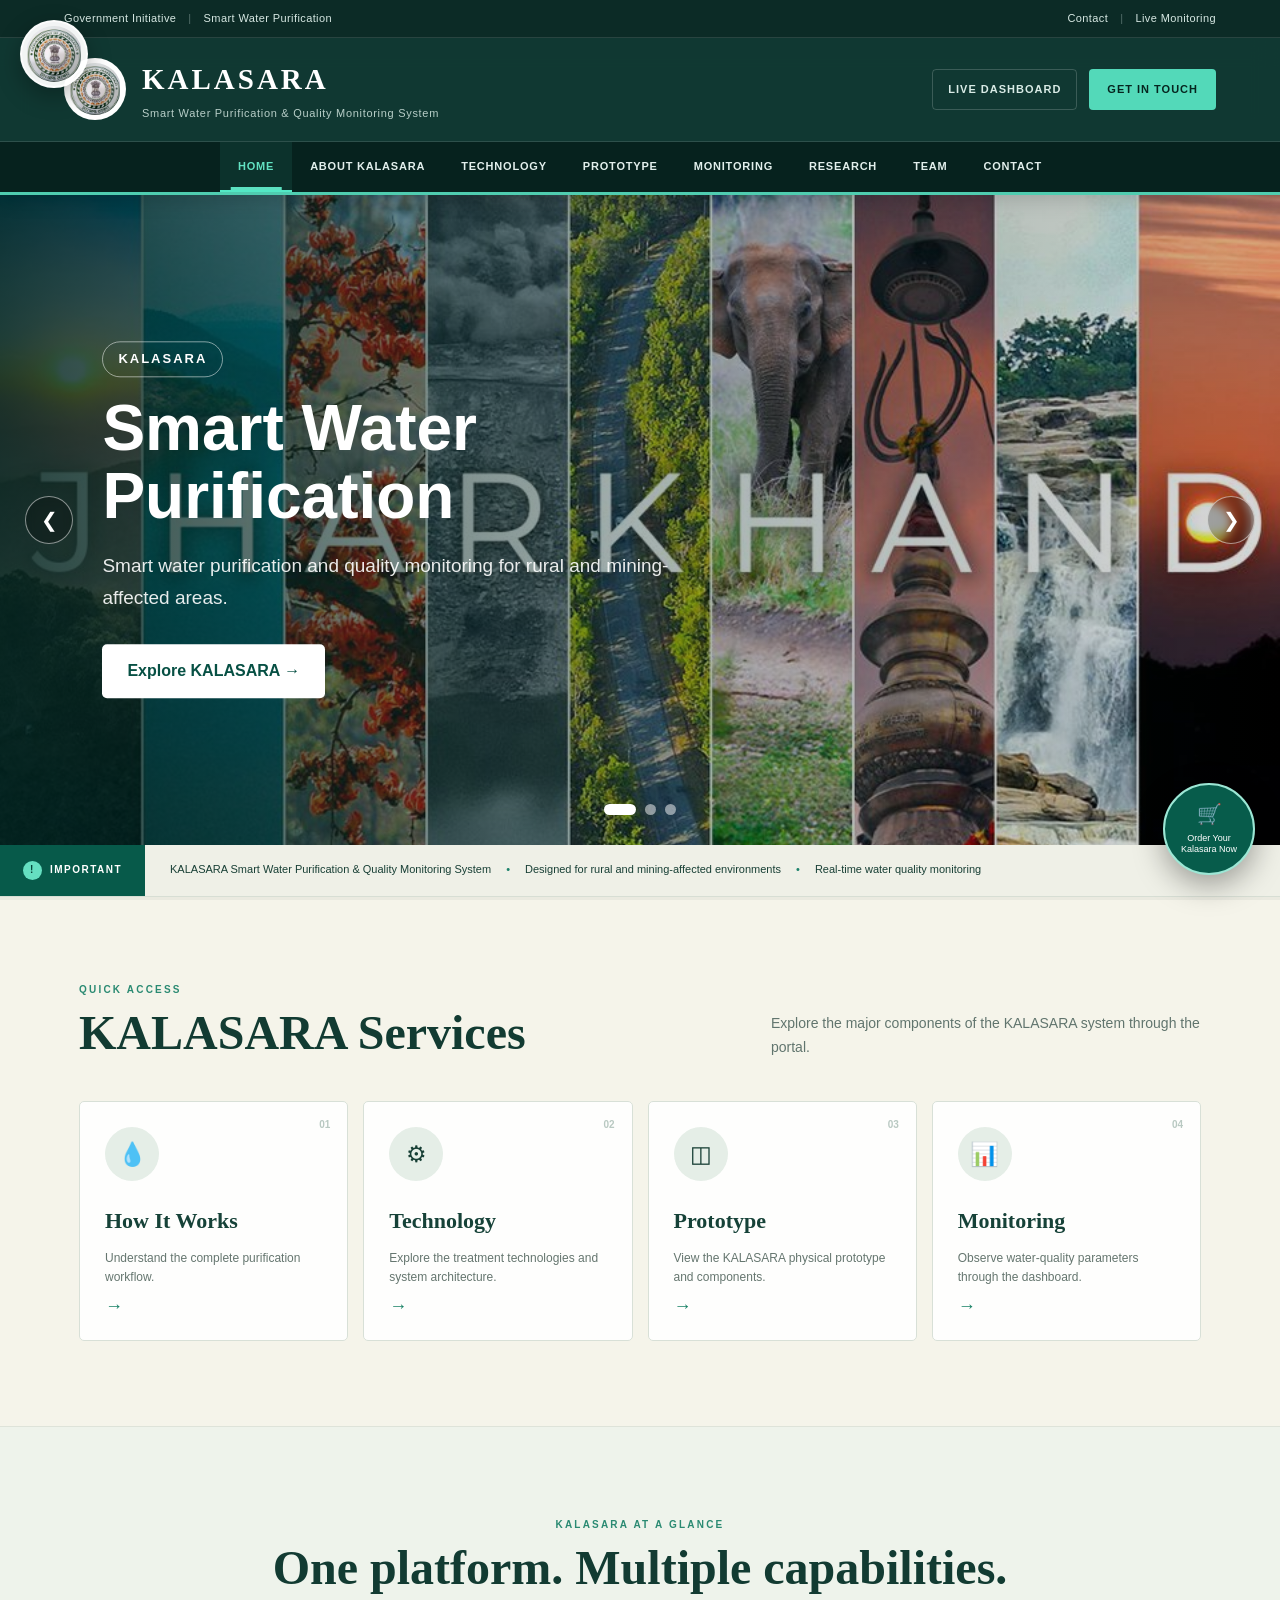
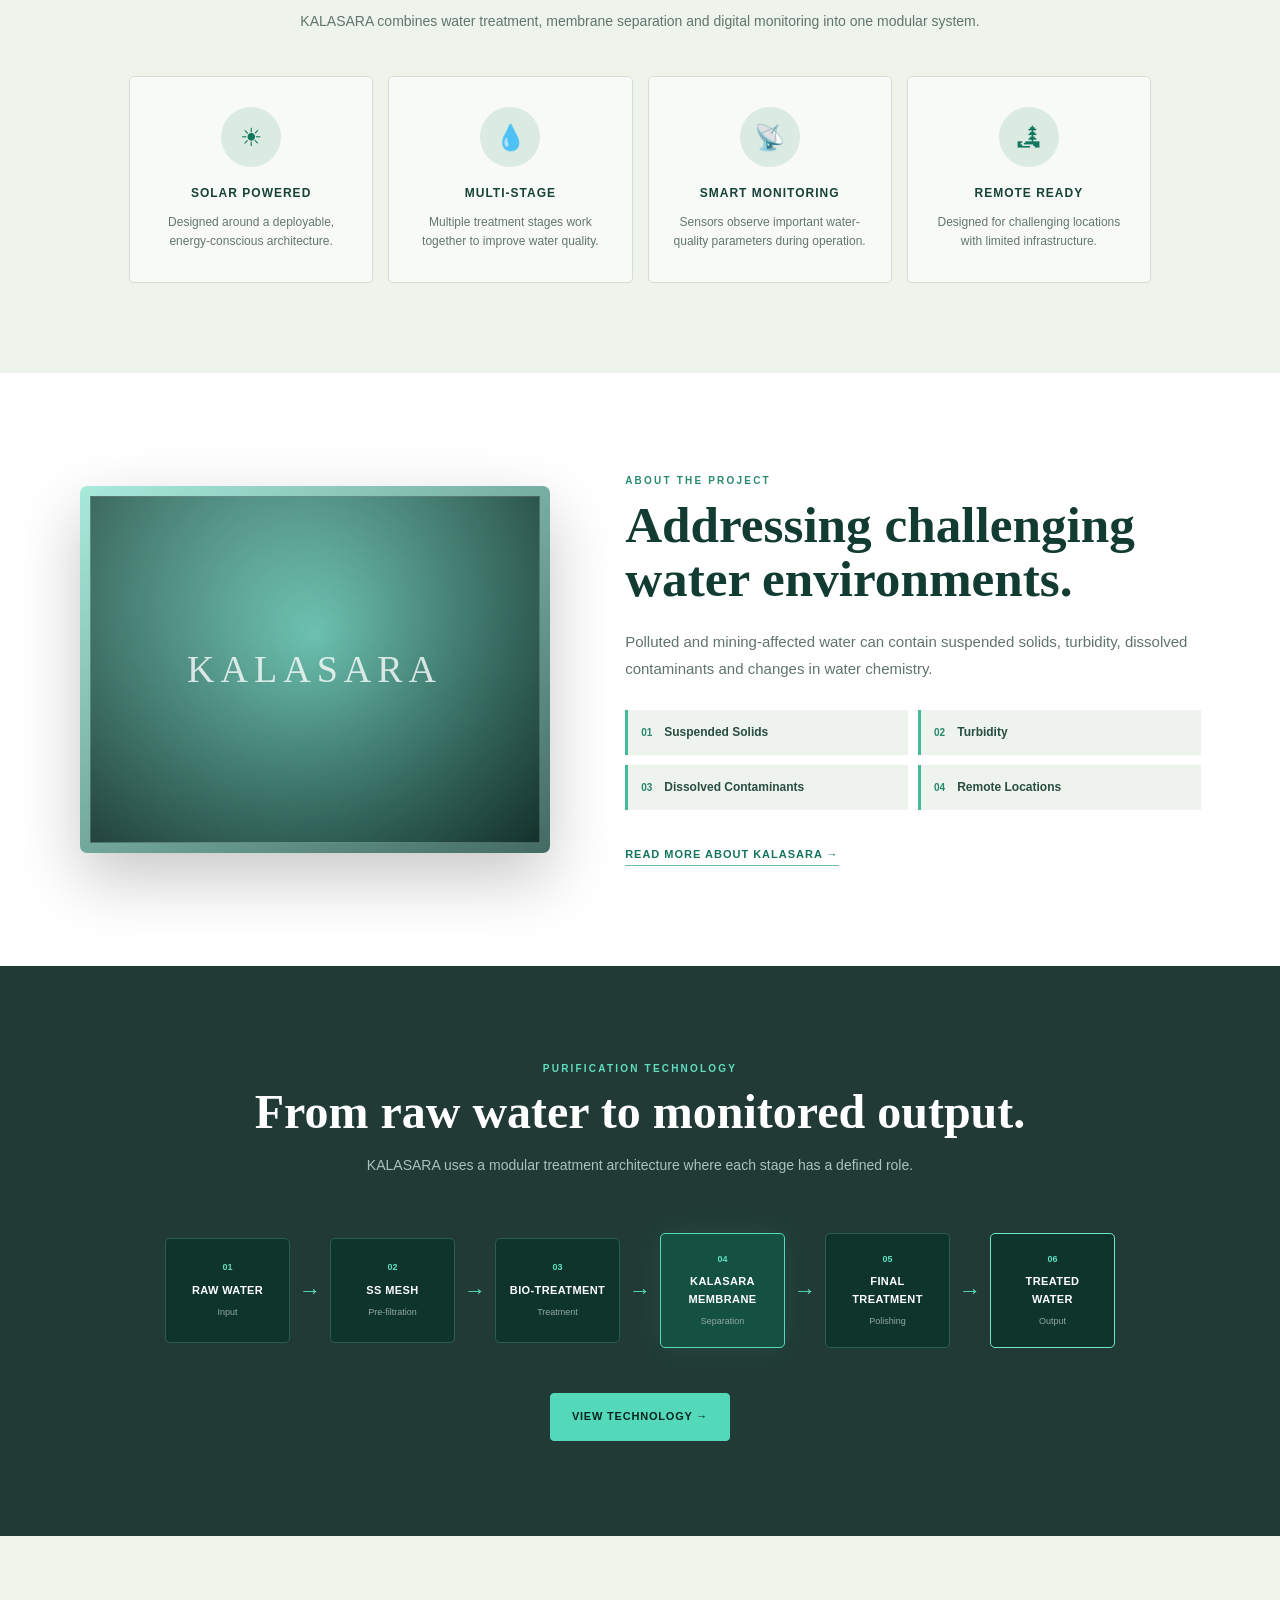
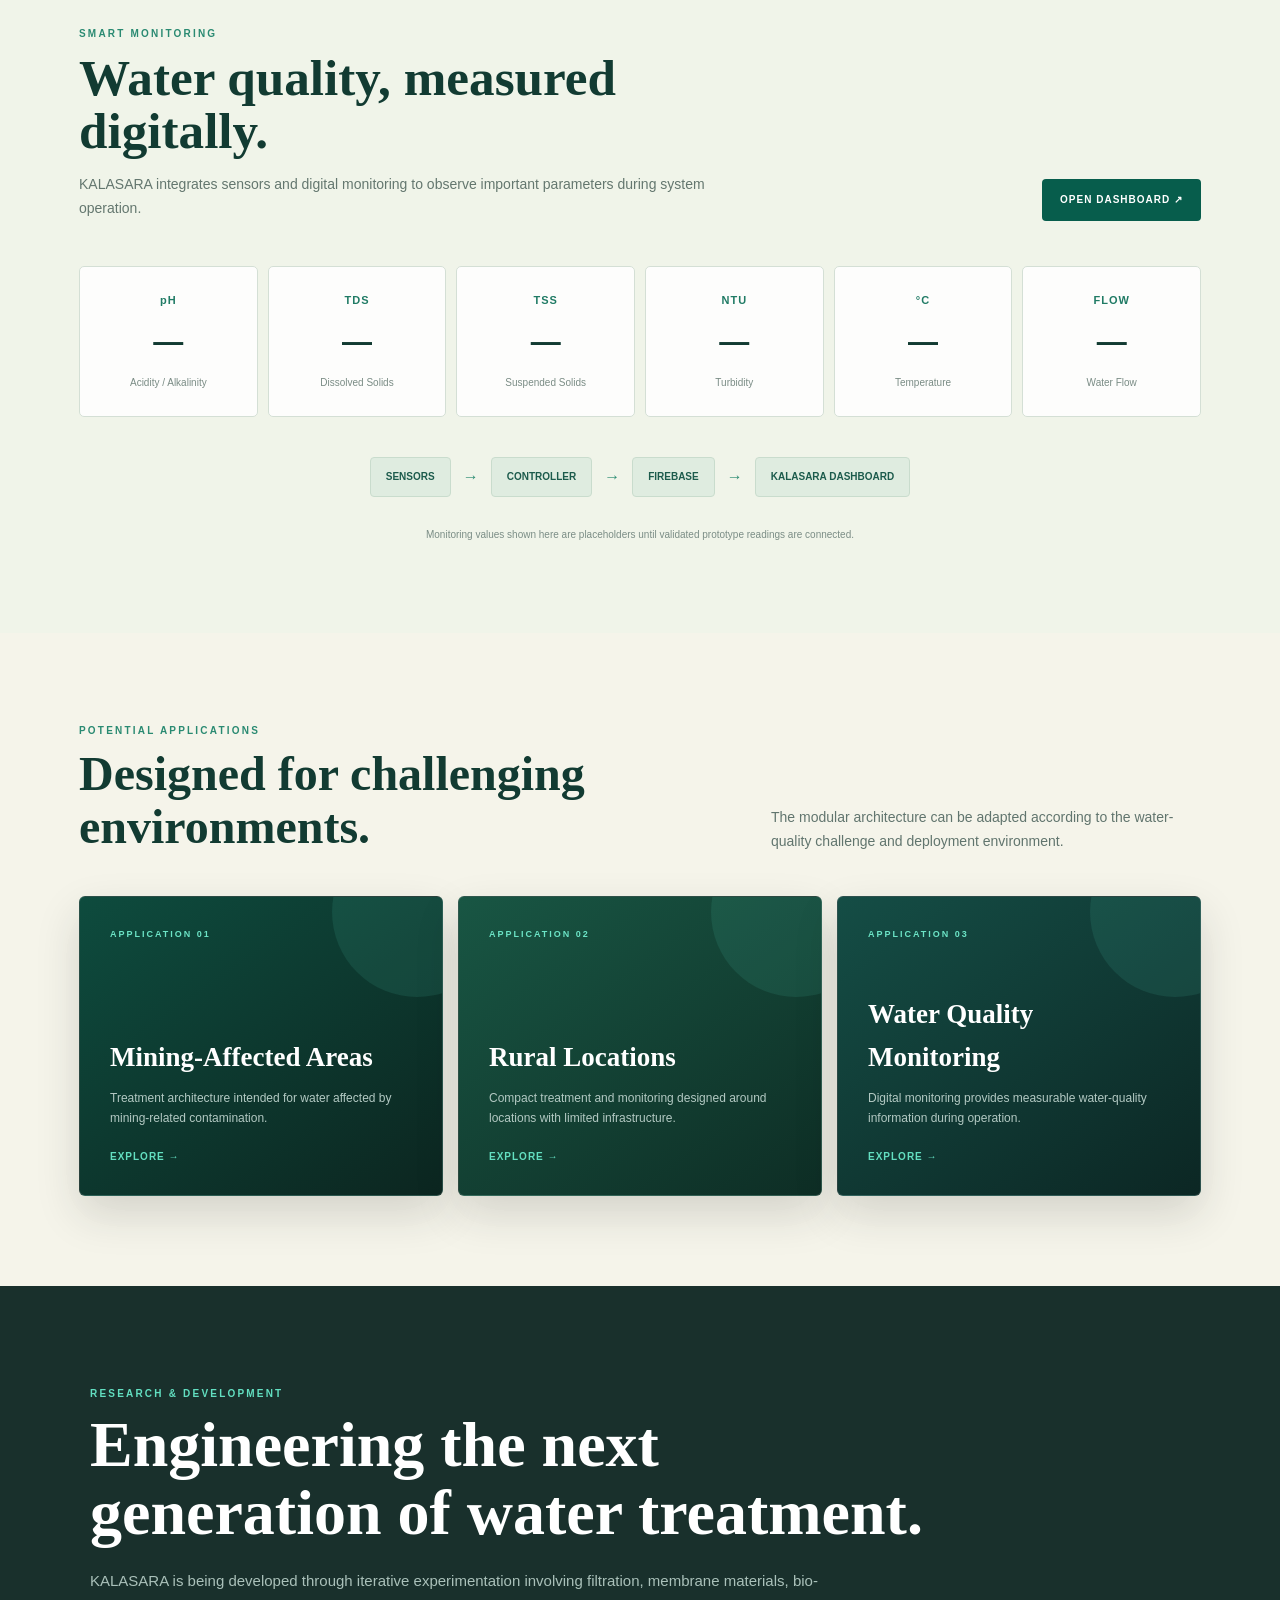
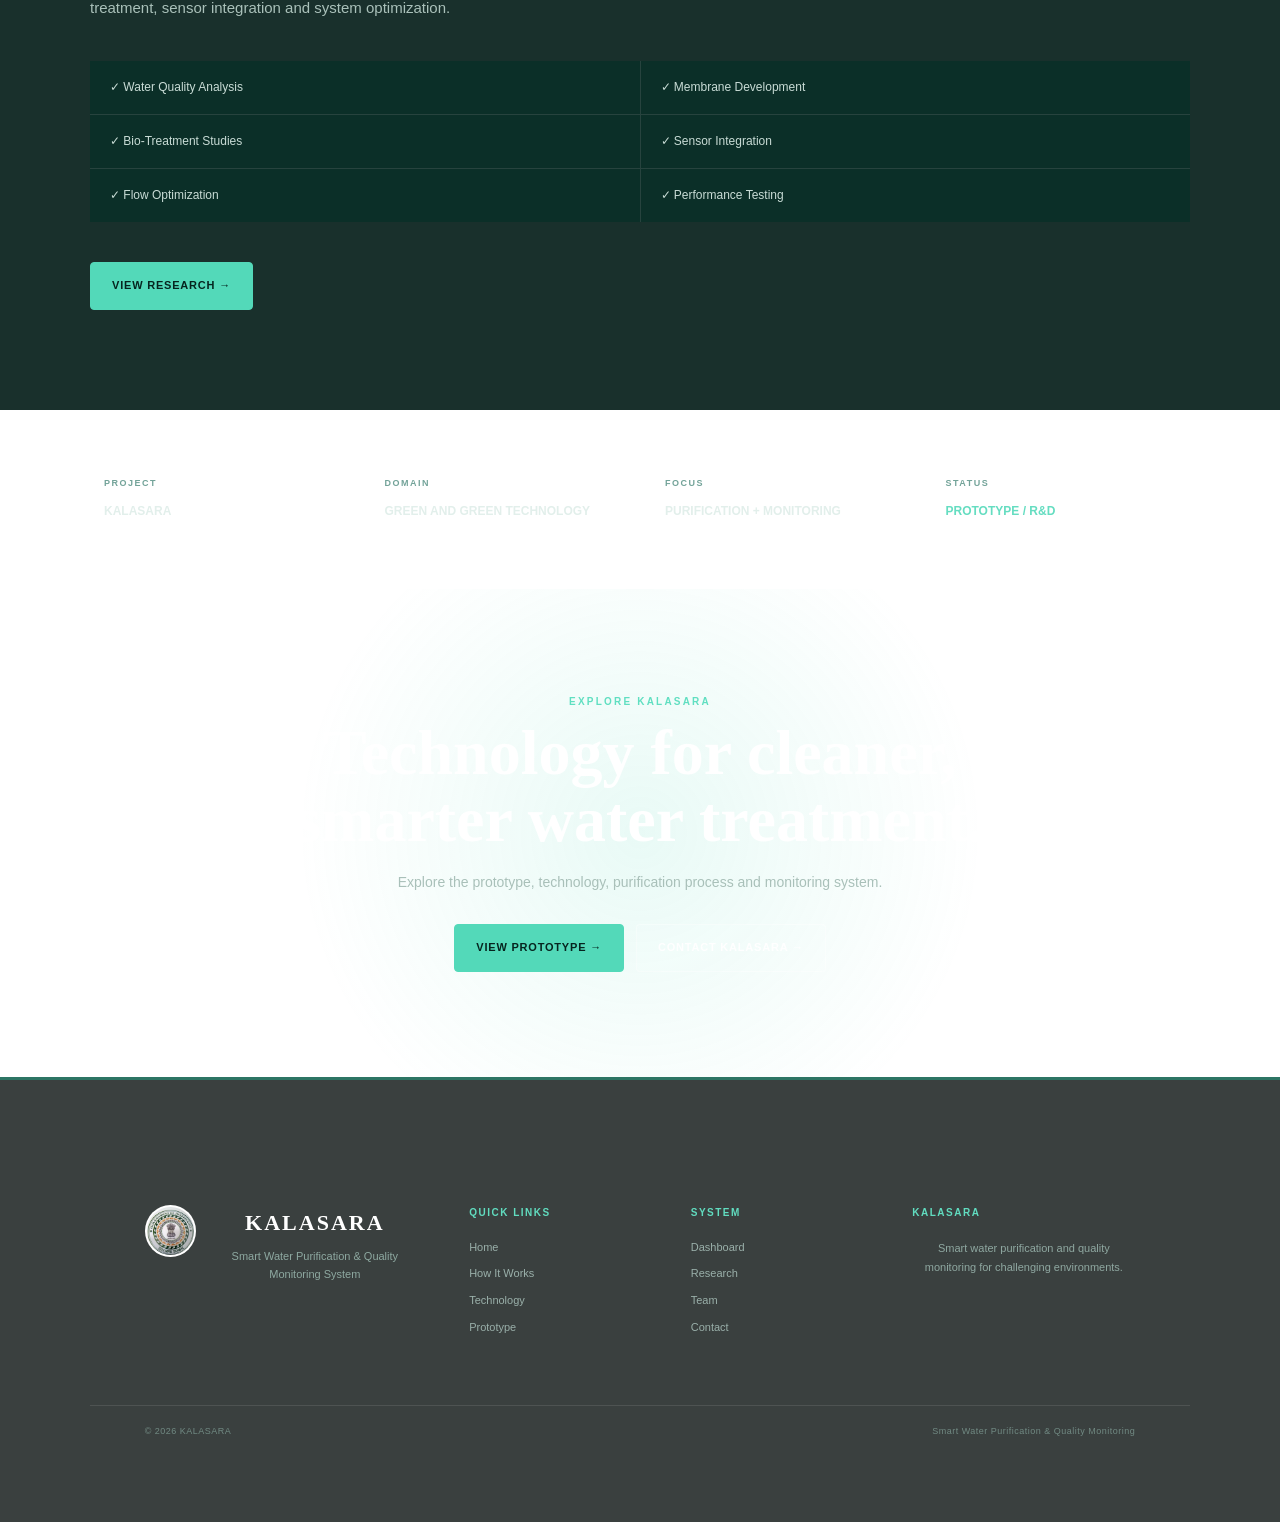
==== index.html @ 6822d43b "Change 'SMART WATER' to 'GREEN AND GREEN TECHNOLOGY'" ====
<!DOCTYPE html>
<html lang="en">

<head>

    <meta charset="UTF-8">

    <meta name="viewport" content="width=device-width, initial-scale=1.0">

    <meta name="description"
        content="KALASARA – Smart Water Purification and Quality Monitoring System for Rural and Mining-Affected Areas.">

    <meta name="theme-color" content="#063c32">

    <title>KALASARA | Smart Water Purification & Monitoring</title>

    <link rel="stylesheet" href="css/style.css">

</head>


<body class="portal-home">

    <!-- =====================================================
         GLOBAL WATER VIDEO BACKGROUND
         ===================================================== -->

    <video
        class="site-background-video"
        autoplay
        muted
        loop
        playsinline
        preload="auto"
        aria-hidden="true">

        <source
            src="images/kalasara-background.mp4"
            type="video/mp4">

    </video>


    <div
        class="site-background-overlay"
        aria-hidden="true">
    </div>



    <!-- =====================================================
         FLOATING GOVERNMENT LOGO
         ===================================================== -->

    <a
        href="index.html"
        class="floating-government-logo"
        title="KALASARA Home">

        <img
            src="images/jharkhand-logo.jpeg"
            alt="Government of Jharkhand">

    </a>



    <!-- =====================================================
         GOVERNMENT STYLE TOP BAR
         ===================================================== -->

    <div class="portal-topbar">

        <div class="portal-topbar-left">

            <span>Government Initiative</span>

            <span class="portal-divider">|</span>

            <span>Smart Water Purification</span>

        </div>


        <div class="portal-topbar-right">

            <a href="contact.html">
                Contact
            </a>

            <span class="portal-divider">|</span>

            <a href="dashboard.html">
                Live Monitoring
            </a>

        </div>

    </div>



    <!-- =====================================================
         MAIN GOVERNMENT STYLE HEADER
         ===================================================== -->

    <header class="portal-header">

        <div class="portal-brand">

            <img
                src="images/jharkhand-logo.jpeg"
                alt="Government of Jharkhand"
                class="portal-brand-logo">


            <div class="portal-brand-text">

                <div class="portal-brand-title">
                    KALASARA
                </div>

                <div class="portal-brand-subtitle">
                    Smart Water Purification & Quality Monitoring System
                </div>

            </div>

        </div>


        <div class="portal-header-actions">

            <a href="dashboard.html" class="portal-header-link">
                LIVE DASHBOARD
            </a>

            <a href="contact.html" class="portal-header-button">
                GET IN TOUCH
            </a>

        </div>

    </header>



    <!-- =====================================================
         NAVIGATION
         ===================================================== -->

    <nav class="portal-navigation">

        <div class="portal-nav-inner">

            <a href="index.html" class="portal-nav-link active">
                HOME
            </a>

            <a href="how-it-works.html" class="portal-nav-link">
                ABOUT KALASARA
            </a>

            <a href="technology.html" class="portal-nav-link">
                TECHNOLOGY
            </a>

            <a href="prototype.html" class="portal-nav-link">
                PROTOTYPE
            </a>

            <a href="dashboard.html" class="portal-nav-link">
                MONITORING
            </a>

            <a href="research.html" class="portal-nav-link">
                RESEARCH
            </a>

            <a href="team.html" class="portal-nav-link">
                TEAM
            </a>

            <a href="contact.html" class="portal-nav-link">
                CONTACT
            </a>

        </div>

    </nav>



    <!-- =====================================================
         MOBILE NAVIGATION
         ===================================================== -->

    <div class="portal-mobile-bar">

        <button
            type="button"
            class="portal-menu-button"
            onclick="togglePortalMenu()">

            ☰
            <span>MENU</span>

        </button>

        <span class="portal-mobile-title">
            KALASARA
        </span>

    </div>


    <div id="portalMobileMenu" class="portal-mobile-menu">

        <a href="index.html">HOME</a>

        <a href="how-it-works.html">ABOUT KALASARA</a>

        <a href="technology.html">TECHNOLOGY</a>

        <a href="prototype.html">PROTOTYPE</a>

        <a href="dashboard.html">MONITORING</a>

        <a href="research.html">RESEARCH</a>

        <a href="team.html">TEAM</a>

        <a href="contact.html">CONTACT</a>

    </div>



    <!-- ================= HERO IMAGE CAROUSEL ================= -->

<section class="hero-carousel">

    <div class="hero-slide active">
        <img src="images/hero1.jpg" alt="KALASARA Water Purification">
        <div class="hero-overlay"></div>

        <div class="hero-content">
            <span class="hero-tag">KALASARA</span>

            <h1>Smart Water Purification</h1>

            <p>
                Smart water purification and quality monitoring
                for rural and mining-affected areas.
            </p>

            <a href="how-it-works.html" class="hero-btn">
                Explore KALASARA →
            </a>
        </div>
    </div>


    <div class="hero-slide">
        <img src="images/hero2.jpg" alt="KALASARA Technology">
        <div class="hero-overlay"></div>

        <div class="hero-content">
            <span class="hero-tag">SMART TECHNOLOGY</span>

            <h1>Purify. Monitor. Protect.</h1>

            <p>
                Multi-stage purification with real-time
                water quality monitoring.
            </p>

            <a href="technology.html" class="hero-btn">
                View Technology →
            </a>
        </div>
    </div>


    <div class="hero-slide">
        <img src="images/hero3.jpg" alt="KALASARA Monitoring">
        <div class="hero-overlay"></div>

        <div class="hero-content">
            <span class="hero-tag">REAL-TIME MONITORING</span>

            <h1>Know Your Water</h1>

            <p>
                Monitor important water-quality parameters
                through the KALASARA dashboard.
            </p>

            <a href="dashboard.html" class="hero-btn">
                Open Dashboard →
            </a>
        </div>
    </div>


    <!-- LEFT / RIGHT BUTTONS -->

    <button class="hero-arrow hero-prev" onclick="heroChange(-1)">
        ❮
    </button>

    <button class="hero-arrow hero-next" onclick="heroChange(1)">
        ❯
    </button>


    <!-- DOTS -->

    <div class="hero-dots">

        <span class="hero-dot active"
              onclick="heroGoTo(0)"></span>

        <span class="hero-dot"
              onclick="heroGoTo(1)"></span>

        <span class="hero-dot"
              onclick="heroGoTo(2)"></span>

    </div>

</section>


        <!-- =================================================
             IMPORTANT STRIP
             ================================================= -->

        <section class="portal-important">

            <div class="portal-important-label">

                <span class="portal-alert-icon">
                    !
                </span>

                IMPORTANT

            </div>


            <div class="portal-important-content">

                <span>
                    KALASARA Smart Water Purification & Quality Monitoring System
                </span>

                <span class="portal-important-dot">
                    •
                </span>

                <span>
                    Designed for rural and mining-affected environments
                </span>

                <span class="portal-important-dot">
                    •
                </span>

                <span>
                    Real-time water quality monitoring
                </span>

            </div>

        </section>



        <!-- =================================================
             QUICK SERVICES
             ================================================= -->

        <section class="portal-services">

            <div class="portal-section-heading">

                <div>

                    <span class="portal-section-label">
                        QUICK ACCESS
                    </span>

                    <h2>
                        KALASARA Services
                    </h2>

                </div>


                <p>
                    Explore the major components of the KALASARA
                    system through the portal.
                </p>

            </div>


            <div class="portal-service-grid">


                <a
                    href="how-it-works.html"
                    class="portal-service-card">

                    <div class="portal-service-number">
                        01
                    </div>

                    <div class="portal-service-icon">
                        💧
                    </div>

                    <h3>
                        How It Works
                    </h3>

                    <p>
                        Understand the complete purification workflow.
                    </p>

                    <span class="portal-card-arrow">
                        →
                    </span>

                </a>



                <a
                    href="technology.html"
                    class="portal-service-card">

                    <div class="portal-service-number">
                        02
                    </div>

                    <div class="portal-service-icon">
                        ⚙
                    </div>

                    <h3>
                        Technology
                    </h3>

                    <p>
                        Explore the treatment technologies and system architecture.
                    </p>

                    <span class="portal-card-arrow">
                        →
                    </span>

                </a>



                <a
                    href="prototype.html"
                    class="portal-service-card">

                    <div class="portal-service-number">
                        03
                    </div>

                    <div class="portal-service-icon">
                        ◫
                    </div>

                    <h3>
                        Prototype
                    </h3>

                    <p>
                        View the KALASARA physical prototype and components.
                    </p>

                    <span class="portal-card-arrow">
                        →
                    </span>

                </a>



                <a
                    href="dashboard.html"
                    class="portal-service-card">

                    <div class="portal-service-number">
                        04
                    </div>

                    <div class="portal-service-icon">
                        📊
                    </div>

                    <h3>
                        Monitoring
                    </h3>

                    <p>
                        Observe water-quality parameters through the dashboard.
                    </p>

                    <span class="portal-card-arrow">
                        →
                    </span>

                </a>

            </div>

        </section>



        <!-- =================================================
             KALASARA AT A GLANCE
             ================================================= -->

        <section class="portal-glance">

            <div class="portal-section-heading centered">

                <span class="portal-section-label">
                    KALASARA AT A GLANCE
                </span>

                <h2>
                    One platform. Multiple capabilities.
                </h2>

                <p>
                    KALASARA combines water treatment, membrane
                    separation and digital monitoring into one
                    modular system.
                </p>

            </div>


            <div class="portal-glance-grid">


                <div class="portal-glance-card">

                    <div class="glance-icon">
                        ☀
                    </div>

                    <strong>
                        SOLAR POWERED
                    </strong>

                    <p>
                        Designed around a deployable,
                        energy-conscious architecture.
                    </p>

                </div>



                <div class="portal-glance-card">

                    <div class="glance-icon">
                        💧
                    </div>

                    <strong>
                        MULTI-STAGE
                    </strong>

                    <p>
                        Multiple treatment stages work
                        together to improve water quality.
                    </p>

                </div>



                <div class="portal-glance-card">

                    <div class="glance-icon">
                        📡
                    </div>

                    <strong>
                        SMART MONITORING
                    </strong>

                    <p>
                        Sensors observe important water-quality
                        parameters during operation.
                    </p>

                </div>



                <div class="portal-glance-card">

                    <div class="glance-icon">
                        🏞
                    </div>

                    <strong>
                        REMOTE READY
                    </strong>

                    <p>
                        Designed for challenging locations
                        with limited infrastructure.
                    </p>

                </div>

            </div>

        </section>



        <!-- =================================================
             ABOUT / PROBLEM
             ================================================= -->

        <section class="portal-about">

            <div class="portal-about-image">

                <div class="portal-image-frame">

                    <div class="portal-image-water">
                        KALASARA
                    </div>

                </div>

            </div>


            <div class="portal-about-content">

                <span class="portal-section-label">
                    ABOUT THE PROJECT
                </span>

                <h2>
                    Addressing challenging
                    water environments.
                </h2>

                <p>

                    Polluted and mining-affected water can contain
                    suspended solids, turbidity, dissolved contaminants
                    and changes in water chemistry.

                </p>


                <div class="portal-about-points">

                    <div>
                        <span>01</span>
                        <strong>Suspended Solids</strong>
                    </div>

                    <div>
                        <span>02</span>
                        <strong>Turbidity</strong>
                    </div>

                    <div>
                        <span>03</span>
                        <strong>Dissolved Contaminants</strong>
                    </div>

                    <div>
                        <span>04</span>
                        <strong>Remote Locations</strong>
                    </div>

                </div>


                <a
                    href="how-it-works.html"
                    class="portal-text-link">

                    READ MORE ABOUT KALASARA
                    →
                    
                </a>

            </div>

        </section>



        <!-- =================================================
             PURIFICATION TECHNOLOGY
             ================================================= -->

        <section class="portal-technology">

            <div class="portal-section-heading centered">

                <span class="portal-section-label">
                    PURIFICATION TECHNOLOGY
                </span>

                <h2>
                    From raw water to monitored output.
                </h2>

                <p>
                    KALASARA uses a modular treatment architecture
                    where each stage has a defined role.
                </p>

            </div>


            <div class="portal-flow">


                <div class="portal-flow-item">

                    <span>01</span>

                    <strong>
                        RAW WATER
                    </strong>

                    <small>
                        Input
                    </small>

                </div>


                <div class="portal-flow-arrow">
                    →
                </div>


                <div class="portal-flow-item">

                    <span>02</span>

                    <strong>
                        SS MESH
                    </strong>

                    <small>
                        Pre-filtration
                    </small>

                </div>


                <div class="portal-flow-arrow">
                    →
                </div>


                <div class="portal-flow-item">

                    <span>03</span>

                    <strong>
                        BIO-TREATMENT
                    </strong>

                    <small>
                        Treatment
                    </small>

                </div>


                <div class="portal-flow-arrow">
                    →
                </div>


                <div class="portal-flow-item featured">

                    <span>04</span>

                    <strong>
                        KALASARA
                        <br>
                        MEMBRANE
                    </strong>

                    <small>
                        Separation
                    </small>

                </div>


                <div class="portal-flow-arrow">
                    →
                </div>


                <div class="portal-flow-item">

                    <span>05</span>

                    <strong>
                        FINAL
                        <br>
                        TREATMENT
                    </strong>

                    <small>
                        Polishing
                    </small>

                </div>


                <div class="portal-flow-arrow">
                    →
                </div>


                <div class="portal-flow-item output">

                    <span>06</span>

                    <strong>
                        TREATED
                        <br>
                        WATER
                    </strong>

                    <small>
                        Output
                    </small>

                </div>

            </div>


            <div class="portal-center-button">

                <a
                    href="technology.html"
                    class="portal-primary-button">

                    VIEW TECHNOLOGY
                    →
                    
                </a>

            </div>

        </section>



        <!-- =================================================
             MONITORING
             ================================================= -->

        <section class="portal-monitoring">

            <div class="portal-monitoring-header">

                <div>

                    <span class="portal-section-label">
                        SMART MONITORING
                    </span>

                    <h2>
                        Water quality,
                        measured digitally.
                    </h2>

                    <p>
                        KALASARA integrates sensors and digital
                        monitoring to observe important parameters
                        during system operation.
                    </p>

                </div>


                <a
                    href="dashboard.html"
                    class="portal-dashboard-button">

                    OPEN DASHBOARD
                    ↗

                </a>

            </div>


            <div class="portal-parameters">


                <div class="portal-parameter">

                    <span>pH</span>

                    <strong>
                        —
                    </strong>

                    <small>
                        Acidity / Alkalinity
                    </small>

                </div>


                <div class="portal-parameter">

                    <span>TDS</span>

                    <strong>
                        —
                    </strong>

                    <small>
                        Dissolved Solids
                    </small>

                </div>


                <div class="portal-parameter">

                    <span>TSS</span>

                    <strong>
                        —
                    </strong>

                    <small>
                        Suspended Solids
                    </small>

                </div>


                <div class="portal-parameter">

                    <span>NTU</span>

                    <strong>
                        —
                    </strong>

                    <small>
                        Turbidity
                    </small>

                </div>


                <div class="portal-parameter">

                    <span>°C</span>

                    <strong>
                        —
                    </strong>

                    <small>
                        Temperature
                    </small>

                </div>


                <div class="portal-parameter">

                    <span>FLOW</span>

                    <strong>
                        —
                    </strong>

                    <small>
                        Water Flow
                    </small>

                </div>

            </div>


            <div class="portal-data-flow">

                <span>SENSORS</span>

                <b>→</b>

                <span>CONTROLLER</span>

                <b>→</b>

                <span>FIREBASE</span>

                <b>→</b>

                <span>KALASARA DASHBOARD</span>

            </div>


            <p class="portal-demo-note">
                Monitoring values shown here are placeholders until
                validated prototype readings are connected.
            </p>

        </section>



        <!-- =================================================
             APPLICATIONS
             ================================================= -->

        <section class="portal-applications">

            <div class="portal-section-heading">

                <div>

                    <span class="portal-section-label">
                        POTENTIAL APPLICATIONS
                    </span>

                    <h2>
                        Designed for challenging environments.
                    </h2>

                </div>

                <p>
                    The modular architecture can be adapted
                    according to the water-quality challenge
                    and deployment environment.
                </p>

            </div>


            <div class="portal-application-grid">


                <div class="portal-application-card mining">

                    <span>
                        APPLICATION 01
                    </span>

                    <h3>
                        Mining-Affected Areas
                    </h3>

                    <p>
                        Treatment architecture intended for
                        water affected by mining-related
                        contamination.
                    </p>

                    <a href="how-it-works.html">
                        EXPLORE →
                    </a>

                </div>



                <div class="portal-application-card rural">

                    <span>
                        APPLICATION 02
                    </span>

                    <h3>
                        Rural Locations
                    </h3>

                    <p>
                        Compact treatment and monitoring
                        designed around locations with
                        limited infrastructure.
                    </p>

                    <a href="prototype.html">
                        EXPLORE →
                    </a>

                </div>



                <div class="portal-application-card monitoring-card">

                    <span>
                        APPLICATION 03
                    </span>

                    <h3>
                        Water Quality Monitoring
                    </h3>

                    <p>
                        Digital monitoring provides measurable
                        water-quality information during operation.
                    </p>

                    <a href="dashboard.html">
                        EXPLORE →
                    </a>

                </div>

            </div>

        </section>



        <!-- =================================================
             RESEARCH
             ================================================= -->

        <section class="portal-research">

            <div class="portal-research-content">

                <span class="portal-section-label">
                    RESEARCH & DEVELOPMENT
                </span>

                <h2>
                    Engineering the next generation
                    of water treatment.
                </h2>

                <p>
                    KALASARA is being developed through iterative
                    experimentation involving filtration, membrane
                    materials, bio-treatment, sensor integration
                    and system optimization.
                </p>


                <div class="portal-research-grid">

                    <div>
                        ✓ Water Quality Analysis
                    </div>

                    <div>
                        ✓ Membrane Development
                    </div>

                    <div>
                        ✓ Bio-Treatment Studies
                    </div>

                    <div>
                        ✓ Sensor Integration
                    </div>

                    <div>
                        ✓ Flow Optimization
                    </div>

                    <div>
                        ✓ Performance Testing
                    </div>

                </div>


                <a
                    href="research.html"
                    class="portal-primary-button">

                    VIEW RESEARCH
                    →

                </a>

            </div>

        </section>



        <!-- =================================================
             PROJECT INFORMATION
             ================================================= -->

        <section class="portal-info-strip">

            <div>

                <span>
                    PROJECT
                </span>

                <strong>
                    KALASARA
                </strong>

            </div>


            <div>

                <span>
                    DOMAIN
                </span>

                <strong>
                    GREEN AND GREEN TECHNOLOGY
                </strong>

            </div>


            <div>

                <span>
                    FOCUS
                </span>

                <strong>
                    PURIFICATION + MONITORING
                </strong>

            </div>


            <div>

                <span>
                    STATUS
                </span>

                <strong class="status-development">
                    PROTOTYPE / R&D
                </strong>

            </div>

        </section>



        <!-- =================================================
             CALL TO ACTION
             ================================================= -->

        <section class="portal-cta">

            <span class="portal-section-label">
                EXPLORE KALASARA
            </span>

            <h2>
                Technology for cleaner,
                smarter water treatment.
            </h2>

            <p>
                Explore the prototype, technology,
                purification process and monitoring system.
            </p>


            <div class="portal-cta-buttons">

                <a
                    href="prototype.html"
                    class="portal-primary-button">

                    VIEW PROTOTYPE
                    →

                </a>


                <a
                    href="contact.html"
                    class="portal-secondary-button">

                    CONTACT KALASARA
                    →

                </a>

            </div>

        </section>

    </main>



    <!-- =====================================================
         FOOTER
         ===================================================== -->

    <footer class="portal-footer">

        <div class="portal-footer-main">


            <div class="portal-footer-brand">

                <img
                    src="images/jharkhand-logo.jpeg"
                    alt="Government of Jharkhand">

                <div>

                    <strong>
                        KALASARA
                    </strong>

                    <p>
                        Smart Water Purification &
                        Quality Monitoring System
                    </p>

                </div>

            </div>


            <div class="portal-footer-column">

                <h3>
                    QUICK LINKS
                </h3>

                <a href="index.html">
                    Home
                </a>

                <a href="how-it-works.html">
                    How It Works
                </a>

                <a href="technology.html">
                    Technology
                </a>

                <a href="prototype.html">
                    Prototype
                </a>

            </div>


            <div class="portal-footer-column">

                <h3>
                    SYSTEM
                </h3>

                <a href="dashboard.html">
                    Dashboard
                </a>

                <a href="research.html">
                    Research
                </a>

                <a href="team.html">
                    Team
                </a>

                <a href="contact.html">
                    Contact
                </a>

            </div>


            <div class="portal-footer-column">

                <h3>
                    KALASARA
                </h3>

                <p>
                    Smart water purification and
                    quality monitoring for
                    challenging environments.
                </p>

            </div>

        </div>


        <div class="portal-footer-bottom">

            <span>
                © 2026 KALASARA
            </span>

            <span>
                Smart Water Purification & Quality Monitoring
            </span>

        </div>

    </footer>



    <!-- =====================================================
         FLOATING ORDER BUTTON
         ===================================================== -->

    <a
        href="contact.html"
        class="floating-order-btn"
        aria-label="Order Your Kalasara Now">

        <span class="floating-cart">
            🛒
        </span>

        <span class="floating-text">
            Order Your<br>
            Kalasara Now
        </span>

    </a>



    <!-- =====================================================
         JAVASCRIPT
         ===================================================== -->

    <script>

        function togglePortalMenu() {

            const menu =
                document.getElementById("portalMobileMenu");

            menu.classList.toggle("open");

        }


        document
            .querySelectorAll(".portal-mobile-menu a")
            .forEach(function(link) {

                link.addEventListener("click", function() {

                    document
                        .getElementById("portalMobileMenu")
                        .classList.remove("open");

                });

            });


        /* Add shadow to navigation after scrolling */

        window.addEventListener("scroll", function() {

            const nav =
                document.querySelector(".portal-navigation");

            if (window.scrollY > 30) {

                nav.classList.add("scrolled");

            } else {

                nav.classList.remove("scrolled");

            }

        });

    </script>


    <script src="js/main.js"></script>

</body>

</html>
---- css/style.css ----
* {
    margin: 0;
    padding: 0;
    box-sizing: border-box;
}

html {
    scroll-behavior: smooth;
}

body {
    font-family: Arial, Helvetica, sans-serif;
    background: #061311;
    color: #ffffff;
    line-height: 1.6;
}


/* ================= NAVBAR ================= */

.navbar {

    position: absolute;

    top: 0;
    left: 0;

    width: 100%;

    padding: 25px 7%;

    display: flex;

    justify-content: space-between;

    align-items: center;

    z-index: 100;

}

.logo {

    font-size: 25px;

    font-weight: 900;

    letter-spacing: 5px;

}

nav {

    display: flex;

    gap: 28px;

}

nav a {

    text-decoration: none;

    color: #ffffff;

    font-size: 14px;

    transition: .3s;

}

nav a:hover {

    color: #53e8c5;

}


/* ================= HERO ================= */

.hero {

    min-height: 100vh;

    padding: 150px 7% 100px;

    display: grid;

    grid-template-columns: 1.1fr .9fr;

    align-items: center;

    gap: 50px;

    background:

        radial-gradient(
            circle at 80% 50%,
            rgba(83,232,197,.18),
            transparent 35%
        );

}

.hero-content {

    max-width: 700px;

}

.tagline {

    color: #53e8c5;

    font-size: 13px;

    font-weight: 800;

    letter-spacing: 3px;

    margin-bottom: 20px;

}

.hero h1 {

    font-size: clamp(48px,6vw,82px);

    line-height: 1.02;

    margin-bottom: 25px;

}

.hero h1 span {

    display: block;

    color: #53e8c5;

}

.hero-description {

    max-width: 650px;

    color: #a9bbb7;

    font-size: 18px;

    margin-bottom: 35px;

}

.hero-buttons {

    display: flex;

    flex-wrap: wrap;

    gap: 14px;

}

.primary-btn,
.secondary-btn {

    display: inline-block;

    padding: 14px 24px;

    border-radius: 8px;

    text-decoration: none;

    font-weight: 800;

    transition: .3s;

}

.primary-btn {

    background: #53e8c5;

    color: #03100d;

}

.primary-btn:hover {

    transform: translateY(-3px);

    box-shadow:
        0 10px 35px rgba(83,232,197,.25);

}

.secondary-btn {

    color: white;

    border: 1px solid #31584f;

}

.secondary-btn:hover {

    background: #102923;

}


/* ================= HERO WATER ================= */

.hero-visual {

    display: flex;

    justify-content: center;

}

.water-circle {

    width: 390px;

    height: 390px;

    border-radius: 50%;

    display: flex;

    align-items: center;

    justify-content: center;

    background:

        radial-gradient(
            circle at 35% 30%,
            #b8fff0,
            #3ed2b5 35%,
            #126456 70%,
            #052b25
        );

    box-shadow:

        0 0 100px rgba(83,232,197,.2),

        inset 0 0 70px rgba(255,255,255,.15);

    animation: floating 5s ease-in-out infinite;

}

.water-text {

    font-size: 35px;

    font-weight: 900;

    letter-spacing: 8px;

}

@keyframes floating {

    0% {
        transform: translateY(0);
    }

    50% {
        transform: translateY(-18px);
    }

    100% {
        transform: translateY(0);
    }

}


/* ================= SECTIONS ================= */

.section {

    padding: 110px 7%;

}

.section-title {

    max-width: 800px;

    margin-bottom: 55px;

}

.section-title h2 {

    font-size: clamp(36px,5vw,58px);

    line-height: 1.1;

    margin-bottom: 20px;

}

.section-title h2 span {

    color: #53e8c5;

}

.section-description {

    color: #91aaa3;

    font-size: 17px;

}


/* ================= PROBLEM ================= */

.problem-section {

    background: #081916;

}

.problem-grid {

    display: grid;

    grid-template-columns:
        repeat(4,1fr);

    gap: 18px;

}

.problem-card {

    position: relative;

    padding: 32px;

    background: #0c211d;

    border: 1px solid #173b33;

    border-radius: 16px;

    transition: .3s;

}

.problem-card:hover {

    transform: translateY(-8px);

    border-color: #53e8c5;

}

.card-number {

    color: #53e8c5;

    font-size: 12px;

    letter-spacing: 2px;

    margin-bottom: 25px;

}

.problem-card h3 {

    margin-bottom: 12px;

}

.problem-card p {

    color: #91aaa3;

}


/* ================= SOLUTION ================= */

.solution {

    padding: 110px 7%;

    background: #0b201b;

}

.solution-content {

    max-width: 750px;

}

.solution h2 {

    color: #53e8c5;

    font-size: 70px;

    line-height: 1;

    margin-bottom: 10px;

}

.solution h3 {

    font-size: 28px;

    margin-bottom: 20px;

}

.solution p {

    color: #9cafaa;

    margin-bottom: 15px;

}

.architecture-box {

    margin-top: 60px;

    display: flex;

    justify-content: center;

    align-items: center;

    gap: 12px;

    flex-wrap: wrap;

}

.architecture-item {

    padding: 18px 20px;

    min-width: 120px;

    text-align: center;

    background: #102a25;

    border: 1px solid #286458;

    border-radius: 10px;

    font-size: 12px;

    font-weight: 800;

}

.architecture-item.output {

    border-color: #53e8c5;

}

.architecture-box span {

    color: #53e8c5;

    font-size: 22px;

}


/* ================= PROCESS ================= */

.process-grid {

    display: grid;

    grid-template-columns:
        repeat(3,1fr);

    gap: 20px;

}

.process-card {

    padding: 32px;

    background: #0b1f1b;

    border: 1px solid #183b33;

    border-radius: 15px;

}

.process-number {

    color: #53e8c5;

    font-weight: 900;

    margin-bottom: 25px;

}

.process-card h3 {

    margin-bottom: 12px;

}

.process-card p {

    color: #91aaa3;

}

.center-button {

    margin-top: 45px;

    text-align: center;

}


/* ================= MONITORING ================= */

.monitoring {

    padding: 110px 7%;

    background: #061a16;

}

.monitoring-title {

    margin-left: auto;

    margin-right: auto;

    text-align: center;

}

.parameter-grid {

    max-width: 1100px;

    margin: auto;

    display: grid;

    grid-template-columns:
        repeat(6,1fr);

    gap: 14px;

}

.parameter {

    padding: 28px 15px;

    text-align: center;

    background: #0c211d;

    border: 1px solid #183d34;

    border-radius: 12px;

}

.parameter strong {

    display: block;

    color: #53e8c5;

    font-size: 27px;

}

.parameter small {

    color: #8ca49e;

}

.data-flow {

    margin: 55px auto 0;

    max-width: 900px;

    display: flex;

    justify-content: center;

    align-items: center;

    flex-wrap: wrap;

    gap: 15px;

}

.data-flow div {

    padding: 15px 22px;

    background: #102a25;

    border: 1px solid #286458;

    border-radius: 8px;

    font-size: 12px;

    font-weight: 800;

}

.data-flow span {

    color: #53e8c5;

}


/* ================= INPUT OUTPUT ================= */

.io-flow {

    max-width: 600px;

    margin: auto;

    display: flex;

    flex-direction: column;

    align-items: center;

}

.io-box {

    width: 100%;

    padding: 25px;

    text-align: center;

    background: #0b201b;

    border: 1px solid #1d4b40;

    border-radius: 12px;

}

.io-box span {

    display: block;

    color: #53e8c5;

    font-size: 11px;

    letter-spacing: 2px;

    margin-bottom: 7px;

}

.io-arrow {

    color: #53e8c5;

    font-size: 25px;

    padding: 5px;

}

.input-box {

    border-color: #53e8c5;

}

.output-box {

    border-color: #53e8c5;

    background: #0e3028;

}


/* ================= WHY ================= */

.why {

    padding: 110px 7%;

    background: #0a1d19;

}

.why-grid {

    display: grid;

    grid-template-columns:
        repeat(4,1fr);

    gap: 20px;

}

.why-card {

    padding: 35px;

    background: #0d241f;

    border-radius: 15px;

    border: 1px solid #1a4037;

}

.why-icon {

    color: #53e8c5;

    font-size: 12px;

    margin-bottom: 25px;

}

.why-card h3 {

    margin-bottom: 15px;

}

.why-card p {

    color: #91aaa3;

}


/* ================= PERFORMANCE ================= */

.performance {

    background: #071512;

}

.comparison-table {

    max-width: 850px;

    margin: auto;

    display: grid;

    grid-template-columns:
        1fr 1fr 1fr;

    border: 1px solid #20483e;

    border-radius: 12px;

    overflow: hidden;

}

.comparison-table > div {

    padding: 18px;

    border-right: 1px solid #20483e;

    border-bottom: 1px solid #20483e;

    background: #0b201b;

}

.comparison-table .table-header {

    color: #53e8c5;

    font-weight: 900;

    background: #102a25;

}

.data-note {

    margin-top: 20px;

    text-align: center;

    color: #718780;

    font-size: 13px;

}


/* ================= IMPACT ================= */

.impact {

    padding: 110px 7%;

    background: #0a201b;

}

.impact-grid {

    display: grid;

    grid-template-columns:
        repeat(3,1fr);

    gap: 20px;

}

.impact-card {

    min-height: 220px;

    padding: 35px;

    display: flex;

    flex-direction: column;

    justify-content: flex-end;

    background: linear-gradient(
        145deg,
        #12352d,
        #091a16
    );

    border: 1px solid #205046;

    border-radius: 16px;

}

.impact-card h3 {

    color: #53e8c5;

    margin-bottom: 10px;

}

.impact-card p {

    color: #9aada8;

}


/* ================= RESEARCH ================= */

.research {

    background: #061311;

}

.research-content {

    max-width: 900px;

}

.research h2 {

    font-size: clamp(40px,5vw,62px);

    line-height: 1.1;

    margin-bottom: 25px;

}

.research-content > p {

    color: #9cafaa;

    font-size: 17px;

}

.research-list {

    margin-top: 35px;

    display: grid;

    grid-template-columns:
        repeat(2,1fr);

    gap: 15px;

}

.research-list div {

    padding: 15px;

    border-bottom: 1px solid #20483e;

    color: #c7d6d2;

}


/* ================= CTA ================= */

.cta {

    padding: 120px 7%;

    text-align: center;

    background:

        radial-gradient(
            circle,
            rgba(83,232,197,.12),
            transparent 55%
        );

}

.cta h2 {

    font-size: clamp(40px,5vw,65px);

    margin-bottom: 20px;

}

.cta > p:not(.tagline) {

    max-width: 600px;

    margin: auto auto 35px;

    color: #94aaa4;

}


/* ================= FOOTER ================= */

footer {

    padding: 65px 7%;

    text-align: center;

    background: #030b09;

}

.footer-logo {

    font-size: 27px;

    font-weight: 900;

    letter-spacing: 6px;

    margin-bottom: 12px;

}

footer > p {

    color: #81968f;

}

.footer-links {

    margin: 25px 0;

    display: flex;

    justify-content: center;

    gap: 25px;

    flex-wrap: wrap;

}

.footer-links a {

    color: #8da39d;

    text-decoration: none;

    font-size: 13px;

}

.footer-links a:hover {

    color: #53e8c5;

}

.copyright {

    margin-top: 25px;

    font-size: 12px;

}


/* ================= RESPONSIVE ================= */

@media(max-width:1000px) {

    nav {
        display: none;
    }

    .hero {

        grid-template-columns: 1fr;

        text-align: center;

    }

    .hero-content {

        margin: auto;

    }

    .hero-description {

        margin-left: auto;

        margin-right: auto;

    }

    .hero-buttons {

        justify-content: center;

    }

    .problem-grid,
    .why-grid {

        grid-template-columns:
            repeat(2,1fr);

    }

    .parameter-grid {

        grid-template-columns:
            repeat(3,1fr);

    }

}


@media(max-width:650px) {

    .section,
    .solution,
    .monitoring,
    .why,
    .impact {

        padding-left: 5%;

        padding-right: 5%;

    }

    .hero {

        padding-left: 5%;

        padding-right: 5%;

    }

    .water-circle {

        width: 270px;

        height: 270px;

    }

    .water-text {

        font-size: 24px;

    }

    .problem-grid,
    .process-grid,
    .why-grid,
    .impact-grid {

        grid-template-columns: 1fr;

    }

    .parameter-grid {

        grid-template-columns:
            repeat(2,1fr);

    }

    .research-list {

        grid-template-columns: 1fr;

    }

    .architecture-box span {

        transform: rotate(90deg);
        

    }

}
/* =====================================================
   KALASARA - HOW IT WORKS PAGE
===================================================== */


/* ================= NAV ACTIVE ================= */

nav a.active {

    color: #53e8c5;

    border-bottom: 2px solid #53e8c5;

    padding-bottom: 6px;

}


/* ================= HERO ================= */

.how-hero {

    min-height: 720px;

    position: relative;

    display: flex;

    align-items: center;

    padding: 150px 7% 100px;

    overflow: hidden;

    background:

        linear-gradient(
            90deg,
            rgba(0,31,25,.95),
            rgba(0,50,42,.65),
            rgba(0,20,16,.2)
        ),

        url("../images/how-it-works.jpg");

    background-size: cover;

    background-position: center;

}


/*
   IMPORTANT:

   Upload your image into:

   images/how-it-works.jpg

*/


.how-hero-content {

    position: relative;

    z-index: 2;

    max-width: 750px;

}

.how-label {

    color: #53e8c5;

    font-size: 13px;

    letter-spacing: 4px;

    font-weight: 800;

    margin-bottom: 25px;

}

.how-hero h1 {

    font-family: Georgia, serif;

    font-size: clamp(55px,7vw,90px);

    line-height: .98;

    margin-bottom: 30px;

}

.how-hero h1 span {

    display: block;

    font-style: italic;

    color: #53e8c5;

}

.how-hero-content > p:last-child {

    font-size: 23px;

    color: #f2f7f4;

}


/* ================= NEED SECTION ================= */

.need-section {

    padding: 100px 7%;

    background: #f3f0df;

    color: #123a31;

}

.need-container {

    max-width: 1200px;

    margin: auto;

    display: grid;

    grid-template-columns: 1fr 1fr;

    gap: 70px;

    align-items: center;

}

.section-label {

    color: #1a755f;

    font-size: 12px;

    font-weight: 900;

    letter-spacing: 3px;

    margin-bottom: 12px;

}

.need-text h2,
.useful-heading h2 {

    font-family: Georgia, serif;

    font-size: 50px;

    line-height: 1.05;

    margin-bottom: 20px;

}

.need-text p {

    font-size: 18px;

    margin-bottom: 18px;

    color: #294d45;

}


/* ================= STAT ================= */

.stat-card {

    padding: 55px 45px;

    border-radius: 45px;

    background: #064a3d;

    color: white;

    box-shadow:

        0 25px 60px rgba(0,50,40,.2);

}

.stat-number {

    font-size: clamp(45px,6vw,70px);

    font-weight: 900;

    line-height: 1;

    margin-bottom: 12px;

    color: #e9f3df;

}

.stat-title {

    font-size: 24px;

    font-weight: 700;

    margin-bottom: 15px;

}

.stat-card p {

    font-size: 17px;

    color: #d4e5de;

}

.stat-card small {

    display: block;

    margin-top: 25px;

    color: #9fc2b6;

    font-size: 11px;

}


/* ================= USEFUL ================= */

.useful-section {

    padding: 100px 7%;

    background: #f7f5e9;

    color: #123a31;

}

.useful-heading {

    max-width: 850px;

    margin: auto;

    text-align: center;

}

.useful-heading > p:last-child {

    color: #4d665f;

    font-size: 18px;

}


/* ================= BENEFIT BUTTONS ================= */

.benefit-grid {

    max-width: 1200px;

    margin: 55px auto 0;

    display: grid;

    grid-template-columns:
        repeat(5,1fr);

    gap: 18px;

}

.benefit-button {

    position: relative;

    min-height: 275px;

    padding: 30px 20px 25px;

    text-align: center;

    text-decoration: none;

    color: #123a31;

    background: rgba(255,255,255,.5);

    border: 1px solid #dce5ce;

    border-radius: 22px;

    display: flex;

    flex-direction: column;

    align-items: center;

    transition: .35s;

}

.benefit-button:hover {

    transform: translateY(-10px);

    border-color: #53e8c5;

    background: #ffffff;

    box-shadow:

        0 20px 45px rgba(30,100,75,.15);

}

.benefit-icon {

    width: 75px;

    height: 75px;

    display: flex;

    align-items: center;

    justify-content: center;

    border-radius: 50%;

    background: #e5edd9;

    font-size: 32px;

    margin-bottom: 20px;

}

.benefit-button h3 {

    font-family: Georgia, serif;

    font-size: 19px;

    line-height: 1.2;

    margin-bottom: 12px;

}

.benefit-button p {

    color: #61746d;

    font-size: 13px;

    line-height: 1.5;

}

.arrow {

    margin-top: auto;

    width: 38px;

    height: 38px;

    display: flex;

    align-items: center;

    justify-content: center;

    border-radius: 50%;

    background: #53e8c5;

    color: #06392f;

    font-size: 22px;

    font-weight: 900;

    transition: .3s;

}

.benefit-button:hover .arrow {

    transform: translateX(5px);

}


/* ================= DETAIL ================= */

.detail-section {

    padding: 90px 7%;

    display: grid;

    grid-template-columns: 130px 1fr;

    gap: 40px;

    max-width: 1100px;

    margin: auto;

    color: #173f35;

}

.detail-section.alternate {

    background: #eef3e7;

    max-width: none;

    padding-left: calc(7% + 5vw);

    padding-right: calc(7% + 5vw);

}

.detail-number {

    font-size: 70px;

    font-weight: 900;

    color: #cbd9c2;

}

.detail-section h2 {

    font-family: Georgia, serif;

    font-size: 45px;

    margin-bottom: 20px;

}

.detail-section p:last-child {

    color: #536b63;

    font-size: 17px;

    max-width: 750px;

}


/* ================= PROCESS ================= */

.process-preview {

    padding: 110px 7%;

    background: #061a16;

    color: white;

}

.process-heading {

    text-align: center;

    max-width: 750px;

    margin: auto;

}

.process-heading h2 {

    font-family: Georgia, serif;

    font-size: clamp(40px,5vw,60px);

    line-height: 1.05;

    margin-bottom: 20px;

}

.process-heading p:last-child {

    color: #91aaa3;

    font-size: 17px;

}

.process-line {

    max-width: 1200px;

    margin: 60px auto 0;

    display: flex;

    justify-content: center;

    align-items: center;

    flex-wrap: wrap;

    gap: 15px;

}

.process-line div {

    padding: 18px 22px;

    background: #0d2923;

    border: 1px solid #28584e;

    border-radius: 12px;

    font-size: 13px;

    font-weight: 800;

}

.process-line div span {

    display: block;

    color: #53e8c5;

    font-size: 11px;

    margin-bottom: 5px;

}

.process-line > span {

    color: #53e8c5;

    font-size: 22px;

}


/* ================= FINAL MESSAGE ================= */

.final-message {

    padding: 90px 7%;

    text-align: center;

    background: #064a3d;

    color: white;

}

.final-message p {

    font-size: 18px;

    color: #cce2da;

}

.final-message h2 {

    max-width: 900px;

    margin: 15px auto;

    font-family: Georgia, serif;

    font-size: clamp(35px,5vw,55px);

    line-height: 1.1;

}

.final-message .future-text {

    color: #53e8c5;

    font-style: italic;

    margin-top: 25px;

}


/* ================= MOBILE ================= */

@media(max-width:1000px) {

    .benefit-grid {

        grid-template-columns:
            repeat(2,1fr);

    }

    .need-container {

        grid-template-columns: 1fr;

    }

}


@media(max-width:650px) {

    .how-hero {

        min-height: 600px;

        padding-left: 5%;

        padding-right: 5%;

    }

    .how-hero h1 {

        font-size: 52px;

    }

    .need-section,
    .useful-section {

        padding-left: 5%;

        padding-right: 5%;

    }

    .need-text h2,
    .useful-heading h2 {

        font-size: 40px;

    }

    .benefit-grid {

        grid-template-columns: 1fr;

    }

    .detail-section {

        grid-template-columns: 1fr;

        gap: 10px;

        padding: 70px 5%;

    }

    .detail-section.alternate {

        padding-left: 5%;

        padding-right: 5%;

    }

    .detail-number {

        font-size: 45px;

    }

    .detail-section h2 {

        font-size: 38px;

    }

    .process-line > span {

        transform: rotate(90deg);

    }

}
/* =====================================================
   KALASARA - MONITORING PAGE
===================================================== */


/* ================= ACTIVE NAV ================= */

nav a.active {

    color: #53e8c5;

    border-bottom: 2px solid #53e8c5;

    padding-bottom: 6px;

}


/* ================= MONITOR HERO ================= */

.monitor-hero {

    min-height: 560px;

    padding: 150px 7% 80px;

    position: relative;

    display: flex;

    align-items: center;

    justify-content: space-between;

    overflow: hidden;

    background:

        linear-gradient(
            90deg,
            rgba(0,30,24,.96),
            rgba(0,50,42,.65),
            rgba(0,20,15,.25)
        ),

        url("../images/monitoring.jpg");

    background-size: cover;

    background-position: center;

}


.monitor-hero-content {

    max-width: 650px;

    position: relative;

    z-index: 2;

}


.monitor-label {

    color: #53e8c5;

    font-size: 12px;

    font-weight: 900;

    letter-spacing: 3px;

    margin-bottom: 18px;

}


.monitor-hero h1 {

    font-family: Georgia, serif;

    font-size: clamp(50px,6vw,78px);

    line-height: .98;

    margin-bottom: 18px;

}


.monitor-hero h1 span {

    display: block;

    color: #53e8c5;

    font-style: italic;

}


.monitor-hero h3 {

    font-size: 22px;

    margin-bottom: 15px;

}


.monitor-hero-content > p:last-child {

    max-width: 550px;

    color: #d0e0da;

    font-size: 17px;

}


.monitor-hero-message {

    position: relative;

    z-index: 2;

    max-width: 250px;

    text-align: center;

    color: white;

    font-family: Georgia, serif;

    font-style: italic;

    font-size: 25px;

    line-height: 1.2;

}


.monitor-hero-message span {

    display: block;

}


.heart {

    font-size: 45px;

    color: #53e8c5;

    margin-top: 10px;

}


/* ================= DASHBOARD ================= */

.monitor-dashboard {

    padding: 60px 7% 100px;

    background: #f3f0df;

    color: #123a31;

}


/* ================= TABS ================= */

.monitor-tabs {

    max-width: 700px;

    margin: 0 auto 35px;

    padding: 5px;

    display: grid;

    grid-template-columns: 1fr 1fr;

    background: #ffffff;

    border-radius: 35px;

    border: 1px solid #dbe2d3;

}


.monitor-tab {

    padding: 15px;

    border: none;

    border-radius: 30px;

    background: transparent;

    color: #49625a;

    font-weight: 700;

    cursor: pointer;

    font-size: 14px;

}


.monitor-tab small {

    font-size: 11px;

}


.monitor-tab.active {

    background: #08745e;

    color: white;

}


/* ================= VIEWS ================= */

.monitor-view {

    display: none;

    max-width: 1150px;

    margin: auto;

}


.monitor-view.active-view {

    display: grid;

}


/* ================= SIMPLE VIEW ================= */

.monitor-view#simpleView {

    grid-template-columns: 1.5fr .6fr;

    gap: 20px;

}


.quality-card {

    background: white;

    border-radius: 22px;

    padding: 35px;

    border: 1px solid #dce4d7;

}


.quality-heading h2 {

    font-family: Georgia, serif;

    font-size: 28px;

    margin-bottom: 8px;

}


.quality-heading p {

    color: #6b7e76;

    font-size: 13px;

}


.legend-safe {

    color: #08745e;

}


.legend-warning {

    color: #d99b20;

}


.legend-danger {

    color: #c54242;

}


.quality-main {

    min-height: 330px;

    display: flex;

    align-items: center;

    justify-content: center;

    gap: 45px;

}


.quality-circle {

    width: 230px;

    height: 230px;

    border-radius: 50%;

    border: 7px solid #14966f;

    display: flex;

    flex-direction: column;

    justify-content: center;

    align-items: center;

    text-align: center;

}


.water-drop {

    font-size: 45px;

}


.quality-circle h2 {

    color: #08745e;

    font-size: 24px;

    margin-top: 5px;

}


.quality-circle p {

    color: #5c7169;

}


.quality-message {

    max-width: 200px;

}


.speech {

    padding: 20px;

    border: 1px solid #b8d7c6;

    border-radius: 35px;

    color: #226050;

    font-size: 16px;

    text-align: center;

}


.quality-bottom {

    text-align: center;

    color: #647970;

    font-size: 13px;

}


/* ================= SYSTEM STATUS ================= */

.summary-card {

    padding: 35px;

    background: #064a3d;

    border-radius: 22px;

    color: white;

    display: flex;

    flex-direction: column;

    justify-content: center;

    text-align: center;

}


.summary-icon {

    width: 60px;

    height: 60px;

    display: flex;

    justify-content: center;

    align-items: center;

    margin: 0 auto 20px;

    border-radius: 50%;

    background: #53e8c5;

    color: #064a3d;

    font-size: 28px;

}


.summary-card h3 {

    font-size: 22px;

}


.summary-card p {

    color: #cce3db;

}


.status-online {

    margin-top: 20px;

    color: #53e8c5;

    font-weight: 900;

}


/* ================= DETAIL VIEW ================= */

.monitor-view#detailView {

    display: none;

}


.monitor-view#detailView.active-view {

    display: block;

}


.detail-header {

    display: flex;

    justify-content: space-between;

    align-items: end;

    margin-bottom: 25px;

}


.detail-header h2 {

    font-family: Georgia, serif;

    font-size: 34px;

}


.last-updated {

    color: #6d8179;

    font-size: 12px;

}


.last-updated strong {

    display: block;

    color: #08745e;

    margin-top: 4px;

}


/* ================= PARAMETER LIST ================= */

.parameter-list {

    display: flex;

    flex-direction: column;

    gap: 12px;

}


.monitor-parameter {

    min-height: 85px;

    padding: 15px 20px;

    display: grid;

    grid-template-columns:
        60px 1fr 180px 100px;

    align-items: center;

    gap: 15px;

    background: white;

    border: 1px solid #dce4d7;

    border-radius: 15px;

    transition: .3s;

}


.monitor-parameter:hover {

    transform: translateX(5px);

    box-shadow:
        0 8px 25px rgba(0,50,40,.08);

}


.parameter-icon {

    width: 48px;

    height: 48px;

    display: flex;

    align-items: center;

    justify-content: center;

    border-radius: 50%;

    background: #e8f0df;

    font-size: 21px;

}


.parameter-name strong {

    display: block;

    font-size: 17px;

}


.parameter-name small {

    color: #82928c;

    font-size: 12px;

}


.parameter-value {

    display: flex;

    align-items: baseline;

    gap: 7px;

}


.parameter-value strong {

    font-size: 22px;

}


.parameter-value small {

    color: #7c8d86;

}


.parameter-status {

    padding: 6px 12px;

    text-align: center;

    border-radius: 20px;

    font-size: 12px;

    font-weight: 800;

}


.parameter-status.safe {

    background: #d9f2df;

    color: #08745e;

}


.parameter-status.warning {

    background: #fff0c9;

    color: #a66a00;

}


.parameter-status.danger {

    background: #f9d8d8;

    color: #a63232;

}


/* ================= SENSOR FLOW ================= */

.sensor-flow {

    padding: 110px 7%;

    background: #061a16;

    color: white;

}


.sensor-flow-heading {

    max-width: 700px;

    margin: auto;

    text-align: center;

}


.sensor-flow-heading h2 {

    font-family: Georgia, serif;

    font-size: 50px;

    margin-bottom: 15px;

}


.sensor-flow-heading p:last-child {

    color: #91aaa3;

}


.sensor-flow-line {

    max-width: 1000px;

    margin: 55px auto 0;

    display: flex;

    justify-content: center;

    align-items: center;

    flex-wrap: wrap;

    gap: 15px;

}


.sensor-flow-line div {

    padding: 20px;

    background: #0d2923;

    border: 1px solid #28584e;

    border-radius: 12px;

    text-align: center;

    font-size: 13px;

    font-weight: 800;

}


.sensor-flow-line div span {

    display: block;

    color: #53e8c5;

    margin-bottom: 5px;

    font-size: 11px;

}


.sensor-flow-line > span {

    color: #53e8c5;

    font-size: 22px;

}


/* ================= NOTE ================= */

.monitor-note {

    padding: 45px 7%;

    background: #edf1e5;

    color: #294d45;

    text-align: center;

}


.monitor-note h3 {

    margin-bottom: 10px;

}


.monitor-note p {

    max-width: 850px;

    margin: auto;

    color: #61736d;

    font-size: 13px;

}


/* ================= MONITOR MOBILE ================= */

@media(max-width:900px) {

    .monitor-hero {

        flex-direction: column;

        align-items: flex-start;

        gap: 50px;

    }


    .monitor-hero-message {

        text-align: left;

    }


    .monitor-view#simpleView {

        grid-template-columns: 1fr;

    }


    .parameter-grid {

        grid-template-columns:
            repeat(2,1fr);

    }


    .monitor-parameter {

        grid-template-columns:
            55px 1fr;

    }


    .parameter-value,
    .parameter-status {

        grid-column: 2;

    }

}


@media(max-width:600px) {

    .monitor-hero {

        padding-left: 5%;

        padding-right: 5%;

    }


    .monitor-dashboard {

        padding-left: 5%;

        padding-right: 5%;

    }


    .monitor-tabs {

        grid-template-columns: 1fr;

    }


    .quality-main {

        flex-direction: column;

        gap: 25px;

    }


    .quality-circle {

        width: 200px;

        height: 200px;

    }


    .detail-header {

        flex-direction: column;

        align-items: flex-start;

        gap: 15px;

    }


    .sensor-flow {

        padding-left: 5%;

        padding-right: 5%;

    }


    .sensor-flow-line > span {

        transform: rotate(90deg);

    }

}
.floating-order {
    position: fixed;

    right: 25px;
    bottom: 25px;

    width: 90px;
    height: 90px;

    border-radius: 50%;

    border: 1px solid #b8c9b6;

    background: #123f38;
    color: white;

    font-size: 13px;

    cursor: pointer;

    z-index: 9000;

    display: flex;
    flex-direction: column;

    align-items: center;
    justify-content: center;

    gap: 4px;

    box-shadow:
        0 8px 25px rgba(0,0,0,0.25);

    transition: 0.3s;
}

.floating-order:hover {
    transform: scale(1.06);
}

.floating-order span {
    font-size: 10px;
    line-height: 1.2;
}
/* =========================================
   FIXED ORDER BUTTON
========================================= */

.floating-order-btn {
    position: fixed;
    right: 25px;
    bottom: 25px;

    width: 92px;
    height: 92px;

    border-radius: 50%;
    border: 1px solid rgba(255, 255, 255, 0.4);

    background: #123f38;
    color: #ffffff;

    display: flex;
    flex-direction: column;
    align-items: center;
    justify-content: center;

    gap: 4px;

    cursor: pointer;
    text-decoration: none;

    z-index: 9999;

    box-shadow: 0 8px 25px rgba(0, 0, 0, 0.30);

    transition: all 0.3s ease;
}

.floating-order-btn .cart-icon {
    font-size: 21px;
    line-height: 1;
}

.floating-order-btn .order-text {
    font-family: Arial, sans-serif;
    font-size: 10px;
    line-height: 1.25;
    text-align: center;
}

.floating-order-btn:hover {
    transform: scale(1.08);
    background: #1b6658;
}

@media (max-width: 600px) {

    .floating-order-btn {
        width: 72px;
        height: 72px;

        right: 15px;
        bottom: 15px;
    }

    .floating-order-btn .cart-icon {
        font-size: 17px;
    }

    .floating-order-btn .order-text {
        font-size: 8px;
    }
}
/* =========================================
   KALASARA FLOATING ORDER BUTTON
   Click / Touch → Contact Page
========================================= */

.floating-order-btn {
    position: fixed;

    right: 25px;
    bottom: 25px;

    width: 90px;
    height: 90px;

    border-radius: 50%;

    background: #123f38;
    color: #ffffff;

    text-decoration: none;

    display: flex;
    flex-direction: column;
    align-items: center;
    justify-content: center;

    text-align: center;

    border: 2px solid #d8e4d4;

    box-shadow: 0 8px 25px rgba(0, 0, 0, 0.30);

    z-index: 99999;

    cursor: pointer;

    transition: transform 0.3s ease,
                background 0.3s ease;
}

/* Cart icon */

.floating-cart {
    font-size: 21px;
    line-height: 1;
    margin-bottom: 5px;
}

/* Button text */

.floating-text {
    font-family: Arial, sans-serif;
    font-size: 10px;
    line-height: 1.25;
    color: #ffffff;
}

/* Mouse hover */

.floating-order-btn:hover {
    transform: scale(1.08);
    background: #1b6658;
}

/* Touch / click */

.floating-order-btn:active {
    transform: scale(0.95);
}


/* =========================================
   MOBILE
========================================= */

@media (max-width: 600px) {

    .floating-order-btn {
        width: 72px;
        height: 72px;

        right: 15px;
        bottom: 15px;
    }

    .floating-cart {
        font-size: 17px;
    }

    .floating-text {
        font-size: 8px;
    }
}
.cad-image-container {
    width: 100%;
    overflow: hidden;
    border-radius: 20px;
    background: #ffffff;
}

.cad-image {
    width: 100%;
    height: auto;
    display: block;
    object-fit: contain;
}
/* =========================================
   KALASARA + JHARKHAND GOVERNMENT LOGO
========================================= */

.navbar .logo {
    display: flex;
    align-items: center;
    gap: 10px;

    color: white;
    text-decoration: none;
}

.navbar .logo img {
    width: 42px;
    height: 42px;

    object-fit: contain;

    border-radius: 50%;

    background: white;

    padding: 2px;
}

.navbar .logo span {
    font-family: Georgia, serif;

    font-size: 18px;

    font-weight: 600;

    letter-spacing: 1.5px;
}


/* MOBILE */

@media (max-width: 600px) {

    .navbar .logo img {
        width: 34px;
        height: 34px;
    }

    .navbar .logo span {
        font-size: 15px;
    }

}
/* =========================================
   KALASARA FULL WEBSITE VIDEO BACKGROUND
========================================= */

.website-background-video {

    position: fixed;

    top: 0;
    left: 0;

    width: 100vw;
    height: 100vh;

    object-fit: cover;

    z-index: -10;

    pointer-events: none;

}


/* =========================================
   VIDEO DARK OVERLAY
========================================= */

.website-video-overlay {

    position: fixed;

    top: 0;
    left: 0;

    width: 100%;
    height: 100%;

    background: rgba(5, 35, 30, 0.55);

    z-index: -9;

    pointer-events: none;

}


/* =========================================
   MAKE WEBSITE CONTENT STAY ABOVE VIDEO
========================================= */

body {

    position: relative;

    background: transparent !important;

}


/* Keep normal website elements above video */

.navbar,
section,
main,
footer,
header,
.hero,
.card,
.container {

    position: relative;

    z-index: 1;

}


/* =========================================
   FLOATING GOVERNMENT LOGO
========================================= */

.floating-government-logo {

    position: fixed;

    top: 20px;
    left: 20px;

    width: 68px;
    height: 68px;

    border-radius: 50%;

    background: rgba(255, 255, 255, 0.95);

    padding: 4px;

    display: flex;

    align-items: center;
    justify-content: center;

    z-index: 99999;

    box-shadow:
        0 8px 25px rgba(0, 0, 0, 0.30);

    border: 2px solid rgba(255, 255, 255, 0.8);

    transition: all 0.3s ease;

}


/* Logo image */

.floating-government-logo img {

    width: 100%;
    height: 100%;

    object-fit: contain;

    border-radius: 50%;

}


/* Hover */

.floating-government-logo:hover {

    transform: scale(1.08);

    box-shadow:
        0 12px 30px rgba(0, 0, 0, 0.40);

}


/* Click */

.floating-government-logo:active {

    transform: scale(0.95);

}


/* =========================================
   MOBILE
========================================= */

@media (max-width: 600px) {

    .floating-government-logo {

        width: 52px;
        height: 52px;

        top: 12px;
        left: 12px;

    }

}
/* =========================================
   KALASARA - COMMON VIDEO BACKGROUND
   USE ON ALL PAGES
========================================= */

html,
body {
    background: transparent !important;
}


/* VIDEO */

.site-background-video {
    position: fixed;

    top: 0;
    left: 0;

    width: 100vw;
    height: 100vh;

    object-fit: cover;

    z-index: -100;

    pointer-events: none;
}


/* DARK/GREEN OVERLAY */

.site-background-overlay {
    position: fixed;

    top: 0;
    left: 0;

    width: 100vw;
    height: 100vh;

    background: rgba(7, 43, 37, 0.48);

    z-index: -99;

    pointer-events: none;
}


/* KEEP WEBSITE CONTENT ABOVE VIDEO */

.navbar,
section,
main,
header,
footer,
.hero,
.container,
.card,
.contact-section,
.cad-section,
.tech-section,
.components-section,
.flow-section,
.benefits-section {
    position: relative;
    z-index: 1;
}


/* =========================================
   MAKE OLD SOLID BACKGROUNDS TRANSPARENT
========================================= */

.technology-page,
.contact-page,
.dashboard-page,
.team-page,
.how-page {
    background: transparent !important;
}


/* =========================================
   OPTIONAL GLASS EFFECT FOR SECTIONS
========================================= */

.tech-card,
.technology-card,
.component,
.contact-info,
.order-card,
.cad-wrapper,
.parameter-card,
.quality-card {
    backdrop-filter: blur(5px);
}


/* =========================================
   MOBILE
========================================= */

@media (max-width: 600px) {

    .site-background-overlay {
        background: rgba(7, 43, 37, 0.55);
    }

}
/* =========================================================
   KALASARA - FINAL GLOBAL WEBSITE BACKGROUND
   ========================================================= */

/* ---------------------------------------------------------
   BASIC PAGE SETUP
   --------------------------------------------------------- */

html {
    scroll-behavior: smooth;
}

html,
body {
    margin: 0;
    padding: 0;
    min-height: 100%;
    background: transparent !important;
}

body {
    position: relative;
    color: #ffffff;
}


/* =========================================================
   FULL WEBSITE VIDEO BACKGROUND
   ========================================================= */

.site-background-video {
    position: fixed;

    top: 0;
    left: 0;

    width: 100vw;
    height: 100vh;

    object-fit: cover;

    z-index: -2;

    pointer-events: none;

    display: block;
}


/* =========================================================
   VIDEO OVERLAY
   ========================================================= */

.site-background-overlay {
    position: fixed;

    top: 0;
    left: 0;

    width: 100vw;
    height: 100vh;

    background: rgba(5, 35, 30, 0.48);

    z-index: -1;

    pointer-events: none;
}


/* =========================================================
   KEEP WEBSITE CONTENT ABOVE VIDEO
   ========================================================= */

.navbar,
main,
header,
footer,
section,
.hero,
.how-hero,
.monitor-hero,
.monitor-dashboard,
.need-section,
.useful-section,
.detail-section,
.process-preview,
.final-message,
.sensor-flow,
.monitor-note,
.solution,
.monitoring,
.io-flow,
.why,
.performance,
.impact,
.research,
.cta {
    position: relative;
    z-index: 1;
}


/* =========================================================
   REMOVE SOLID PAGE BACKGROUNDS
   The animation must remain visible.
   ========================================================= */

.hero,
.section,
.problem-section,
.solution,
.monitoring,
.why,
.performance,
.impact,
.research,
.cta,

.need-section,
.useful-section,
.detail-section,
.monitor-dashboard,
.sensor-flow,
.monitor-note,

.technology-page,
.contact-page,
.dashboard-page,
.team-page,
.how-page,
.prototype-page,
.research-page,

main {
    background-color: transparent !important;
}


/* =========================================================
   HERO SECTIONS
   Keep gradients, but don't hide the video.
   ========================================================= */

.hero {
    background:
        radial-gradient(
            circle at 80% 50%,
            rgba(83, 232, 197, 0.16),
            transparent 35%
        ) !important;
}


/* =========================================================
   HOW IT WORKS HERO
   ========================================================= */

.how-hero {
    background:
        linear-gradient(
            90deg,
            rgba(0, 31, 25, 0.70),
            rgba(0, 50, 42, 0.42),
            rgba(0, 20, 16, 0.12)
        ),
        url("../images/how-it-works.jpg") !important;

    background-size: cover !important;
    background-position: center !important;
}


/* =========================================================
   MONITORING HERO
   ========================================================= */

.monitor-hero {
    background:
        linear-gradient(
            90deg,
            rgba(0, 30, 24, 0.72),
            rgba(0, 50, 42, 0.42),
            rgba(0, 20, 15, 0.12)
        ),
        url("../images/monitoring.jpg") !important;

    background-size: cover !important;
    background-position: center !important;
}


/* =========================================================
   LIGHT SECTIONS
   Glass effect instead of solid white
   ========================================================= */

.need-section,
.useful-section,
.monitor-dashboard,
.monitor-note {
    background: rgba(243, 240, 223, 0.72) !important;

    backdrop-filter: blur(4px);
    -webkit-backdrop-filter: blur(4px);
}


/* =========================================================
   ALTERNATE DETAIL SECTION
   ========================================================= */

.detail-section.alternate {
    background: rgba(238, 243, 231, 0.62) !important;

    backdrop-filter: blur(4px);
    -webkit-backdrop-filter: blur(4px);
}


/* =========================================================
   DARK SECTIONS
   Keep your KALASARA dark theme while showing animation.
   ========================================================= */

.problem-section,
.solution,
.monitoring,
.why,
.performance,
.impact,
.research,
.process-preview,
.sensor-flow {
    background-color: rgba(6, 25, 21, 0.60) !important;
}


/* =========================================================
   CTA
   ========================================================= */

.cta {
    background:
        radial-gradient(
            circle,
            rgba(83, 232, 197, 0.12),
            transparent 55%
        ) !important;
}


/* =========================================================
   CARDS
   ========================================================= */

.problem-card,
.process-card,
.parameter,
.io-box,
.why-card,
.comparison-table > div,
.impact-card,
.research-list div {
    background: rgba(8, 31, 26, 0.68) !important;

    backdrop-filter: blur(5px);
    -webkit-backdrop-filter: blur(5px);
}


/* =========================================================
   LIGHT PAGE CARDS
   ========================================================= */

.benefit-button {
    background: rgba(255, 255, 255, 0.58) !important;

    backdrop-filter: blur(7px);
    -webkit-backdrop-filter: blur(7px);
}

.benefit-button:hover {
    background: rgba(255, 255, 255, 0.78) !important;
}


/* =========================================================
   DASHBOARD CARDS
   ========================================================= */

.quality-card,
.monitor-parameter {
    background: rgba(255, 255, 255, 0.78) !important;

    backdrop-filter: blur(7px);
    -webkit-backdrop-filter: blur(7px);
}


/* =========================================================
   TABS
   ========================================================= */

.monitor-tabs {
    background: rgba(255, 255, 255, 0.60) !important;

    backdrop-filter: blur(8px);
    -webkit-backdrop-filter: blur(8px);
}


/* =========================================================
   NAVBAR
   ========================================================= */

.navbar {
    background: rgba(4, 35, 30, 0.58);

    backdrop-filter: blur(10px);
    -webkit-backdrop-filter: blur(10px);

    z-index: 100;
}


/* =========================================================
   FOOTER
   ========================================================= */

footer {
    background: rgba(3, 11, 9, 0.78) !important;

    backdrop-filter: blur(8px);
    -webkit-backdrop-filter: blur(8px);
}


/* =========================================================
   JHARKHAND GOVERNMENT FLOATING LOGO
   ========================================================= */

.floating-government-logo {
    position: fixed;

    top: 20px;
    left: 20px;

    width: 68px;
    height: 68px;

    padding: 4px;

    display: flex;
    align-items: center;
    justify-content: center;

    background: rgba(255, 255, 255, 0.95);

    border-radius: 50%;
    border: 2px solid rgba(255, 255, 255, 0.8);

    box-shadow:
        0 8px 25px rgba(0, 0, 0, 0.30);

    z-index: 99999;

    transition:
        transform 0.3s ease,
        box-shadow 0.3s ease;
}

.floating-government-logo img {
    width: 100%;
    height: 100%;

    object-fit: contain;

    border-radius: 50%;
}

.floating-government-logo:hover {
    transform: scale(1.08);

    box-shadow:
        0 12px 30px rgba(0, 0, 0, 0.40);
}

.floating-government-logo:active {
    transform: scale(0.95);
}


/* =========================================================
   FLOATING ORDER BUTTON
   ========================================================= */

.floating-order-btn {
    position: fixed;

    right: 25px;
    bottom: 25px;

    width: 90px;
    height: 90px;

    border-radius: 50%;

    background: #123f38;

    color: #ffffff;

    text-decoration: none;

    display: flex;
    flex-direction: column;

    align-items: center;
    justify-content: center;

    text-align: center;

    border: 2px solid #d8e4d4;

    box-shadow:
        0 8px 25px rgba(0, 0, 0, 0.30);

    z-index: 99999;

    cursor: pointer;

    transition:
        transform 0.3s ease,
        background 0.3s ease;
}

.floating-cart {
    font-size: 21px;

    line-height: 1;

    margin-bottom: 5px;
}

.floating-text {
    font-family: Arial, sans-serif;

    font-size: 10px;

    line-height: 1.25;

    color: #ffffff;
}

.floating-order-btn:hover {
    transform: scale(1.08);

    background: #1b6658;
}

.floating-order-btn:active {
    transform: scale(0.95);
}


/* =========================================================
   CAD IMAGE
   ========================================================= */

.cad-image-container {
    width: 100%;

    overflow: hidden;

    border-radius: 20px;

    background: rgba(255, 255, 255, 0.75);

    backdrop-filter: blur(5px);
    -webkit-backdrop-filter: blur(5px);
}

.cad-image {
    width: 100%;
    height: auto;

    display: block;

    object-fit: contain;
}


/* =========================================================
   MOBILE
   ========================================================= */

@media (max-width: 600px) {

    .site-background-overlay {
        background: rgba(5, 35, 30, 0.56);
    }

    .navbar {
        background: rgba(4, 35, 30, 0.82);
    }

    .floating-government-logo {
        width: 52px;
        height: 52px;

        top: 12px;
        left: 12px;
    }

    .floating-order-btn {
        width: 72px;
        height: 72px;

        right: 15px;
        bottom: 15px;
    }

    .floating-cart {
        font-size: 17px;
    }

    .floating-text {
        font-size: 8px;
    }

}
/* =========================================================
   KALASARA GOVERNMENT PORTAL STYLE HOMEPAGE
   FINAL HOMEPAGE OVERRIDE
   ========================================================= */


/* =========================================================
   GLOBAL
   ========================================================= */

.portal-home {
    font-family: Arial, Helvetica, sans-serif;
    background: transparent !important;
    color: #ffffff;
}

.portal-home main {
    position: relative;
    z-index: 2;
}

.portal-home a {
    text-decoration: none;
}

.portal-home * {
    box-sizing: border-box;
}


/* =========================================================
   TOP GOVERNMENT BAR
   ========================================================= */

.portal-topbar {
    position: relative;
    z-index: 200;

    min-height: 38px;

    padding: 0 5%;

    display: flex;
    align-items: center;
    justify-content: space-between;

    background: rgba(2, 34, 29, 0.92);

    border-bottom: 1px solid rgba(255,255,255,0.12);

    color: #d7e8e3;

    font-size: 11px;

    letter-spacing: 0.4px;
}

.portal-topbar-left,
.portal-topbar-right {
    display: flex;
    align-items: center;
    gap: 12px;
}

.portal-topbar a {
    color: #d7e8e3;
    transition: 0.25s;
}

.portal-topbar a:hover {
    color: #6ce8c8;
}

.portal-divider {
    opacity: 0.35;
}


/* =========================================================
   MAIN HEADER
   ========================================================= */

.portal-header {
    position: relative;
    z-index: 150;

    min-height: 100px;

    padding: 18px 5%;

    display: flex;
    align-items: center;
    justify-content: space-between;

    background: rgba(5, 48, 41, 0.91);

    border-bottom: 1px solid rgba(255,255,255,0.12);

    backdrop-filter: blur(12px);
    -webkit-backdrop-filter: blur(12px);
}

.portal-brand {
    display: flex;
    align-items: center;
    gap: 16px;
}

.portal-brand-logo {
    width: 62px;
    height: 62px;

    object-fit: contain;

    padding: 3px;

    border-radius: 50%;

    background: #ffffff;

    border: 2px solid rgba(255,255,255,0.7);
}

.portal-brand-text {
    display: flex;
    flex-direction: column;
}

.portal-brand-title {
    font-family: Georgia, serif;

    font-size: 29px;
    font-weight: 700;

    letter-spacing: 3px;

    color: #ffffff;
}

.portal-brand-subtitle {
    margin-top: 3px;

    color: #b8cec8;

    font-size: 11px;

    letter-spacing: 0.7px;
}

.portal-header-actions {
    display: flex;
    align-items: center;
    gap: 12px;
}

.portal-header-link {
    color: #d9ebe6;

    font-size: 11px;
    font-weight: 800;

    letter-spacing: 1px;

    padding: 11px 15px;

    border: 1px solid rgba(255,255,255,0.18);

    border-radius: 4px;

    transition: 0.25s;
}

.portal-header-link:hover {
    border-color: #5ce1c1;
    color: #5ce1c1;
}

.portal-header-button {
    padding: 12px 18px;

    background: #53d9b9;

    color: #06251f;

    font-size: 11px;
    font-weight: 900;

    letter-spacing: 1px;

    border-radius: 4px;

    transition: 0.25s;
}

.portal-header-button:hover {
    background: #7ae9d0;
    transform: translateY(-2px);
}


/* =========================================================
   GOVERNMENT PORTAL NAVIGATION
   ========================================================= */

.portal-navigation {
    position: relative;
    z-index: 140;

    width: 100%;

    background: rgba(2, 30, 25, 0.96);

    border-bottom: 3px solid #4fcdb0;

    box-shadow: 0 5px 20px rgba(0,0,0,0.15);

    transition: 0.3s;
}

.portal-navigation.scrolled {
    position: sticky;
    top: 0;
}

.portal-nav-inner {
    width: 100%;
    max-width: 1450px;

    margin: auto;

    display: flex;
    align-items: stretch;
    justify-content: center;

    flex-wrap: wrap;
}

.portal-nav-link {
    position: relative;

    padding: 16px 18px;

    color: #e2efec;

    font-size: 11px;
    font-weight: 800;

    letter-spacing: 0.8px;

    transition: 0.25s;
}

.portal-nav-link::after {
    content: "";

    position: absolute;

    left: 50%;
    bottom: 0;

    width: 0;
    height: 3px;

    transform: translateX(-50%);

    background: #5ce1c1;

    transition: 0.25s;
}

.portal-nav-link:hover,
.portal-nav-link.active {
    background: rgba(83,217,185,0.09);

    color: #62e2c3;
}

.portal-nav-link:hover::after,
.portal-nav-link.active::after {
    width: 70%;
}


/* =========================================================
   MOBILE MENU
   ========================================================= */

.portal-mobile-bar,
.portal-mobile-menu {
    display: none;
}


/* =========================================================
   HERO
   ========================================================= */

.portal-hero {
    position: relative;

    min-height: 670px;

    display: flex;
    align-items: center;

    overflow: hidden;

    background:
        linear-gradient(
            90deg,
            rgba(0,22,18,0.92) 0%,
            rgba(0,40,33,0.70) 48%,
            rgba(0,30,25,0.32) 100%
        );

    border-bottom: 1px solid rgba(255,255,255,0.12);
}

.portal-hero-overlay {
    position: absolute;

    inset: 0;

    background:
        radial-gradient(
            circle at 80% 45%,
            rgba(76,225,194,0.20),
            transparent 28%
        );

    pointer-events: none;
}

.portal-hero-content {
    position: relative;
    z-index: 3;

    width: 65%;

    padding: 100px 0 90px 8%;
}

.portal-hero-label {
    display: inline-block;

    margin-bottom: 20px;

    padding: 7px 12px;

    border-left: 3px solid #5ce1c1;

    background: rgba(0,0,0,0.20);

    color: #64e4c5;

    font-size: 11px;
    font-weight: 900;

    letter-spacing: 2.5px;
}

.portal-hero h1 {
    max-width: 850px;

    margin: 0 0 24px;

    font-family: Georgia, serif;

    font-size: clamp(50px, 6vw, 82px);

    line-height: 1.02;

    font-weight: 700;

    letter-spacing: -2px;

    color: #ffffff;
}

.portal-hero h1 span {
    color: #61dfc1;

    font-style: italic;
}

.portal-hero-content > p {
    max-width: 670px;

    margin: 0 0 30px;

    color: #d1e2dd;

    font-size: 17px;

    line-height: 1.75;
}

.portal-hero-buttons {
    display: flex;

    align-items: center;

    gap: 12px;

    flex-wrap: wrap;
}

.portal-primary-button,
.portal-secondary-button {
    display: inline-flex;

    align-items: center;
    justify-content: center;

    gap: 12px;

    min-height: 48px;

    padding: 0 21px;

    border-radius: 4px;

    font-size: 11px;
    font-weight: 900;

    letter-spacing: 0.8px;

    transition: 0.3s;
}

.portal-primary-button {
    background: #53d9b9;

    color: #06251f;

    border: 1px solid #53d9b9;
}

.portal-primary-button:hover {
    background: #80ecd5;

    transform: translateY(-3px);

    box-shadow: 0 12px 30px rgba(83,217,185,0.20);
}

.portal-secondary-button {
    background: rgba(255,255,255,0.05);

    color: #ffffff;

    border: 1px solid rgba(255,255,255,0.35);
}

.portal-secondary-button:hover {
    background: rgba(255,255,255,0.12);

    border-color: #5ce1c1;

    color: #65e4c5;
}

.portal-hero-meta {
    display: flex;

    margin-top: 55px;

    max-width: 650px;

    border-top: 1px solid rgba(255,255,255,0.18);

    padding-top: 18px;
}

.portal-hero-meta div {
    flex: 1;

    color: #a9c0ba;

    font-size: 10px;

    text-transform: uppercase;

    letter-spacing: 0.8px;
}

.portal-hero-meta strong {
    display: block;

    margin-bottom: 4px;

    color: #65dfc1;

    font-size: 16px;
}

.portal-hero-side {
    position: absolute;

    right: 8%;

    top: 50%;

    transform: translateY(-50%);

    z-index: 3;
}

.portal-water-card {
    width: 235px;

    padding: 32px 25px;

    text-align: center;

    background: rgba(4,48,40,0.67);

    border: 1px solid rgba(101,225,197,0.35);

    border-radius: 8px;

    backdrop-filter: blur(12px);
    -webkit-backdrop-filter: blur(12px);

    box-shadow:
        0 25px 70px rgba(0,0,0,0.28);

    animation: portalFloat 5s ease-in-out infinite;
}

.portal-water-icon {
    width: 78px;
    height: 78px;

    margin: 0 auto 20px;

    display: flex;
    align-items: center;
    justify-content: center;

    border-radius: 50%;

    background:
        radial-gradient(
            circle at 35% 30%,
            #d1fff5,
            #45d2b4 45%,
            #0d6555
        );

    font-size: 31px;

    box-shadow:
        0 0 40px rgba(83,217,185,0.20);
}

.portal-water-card span {
    display: block;

    margin-bottom: 8px;

    color: #6de3c6;

    font-size: 9px;
    font-weight: 900;

    letter-spacing: 2px;
}

.portal-water-card strong {
    display: block;

    color: #ffffff;

    font-size: 20px;

    letter-spacing: 1px;
}

.portal-water-card p {
    margin: 7px 0 0;

    color: #adc5bf;

    font-size: 11px;
}

@keyframes portalFloat {

    0% {
        transform: translateY(0);
    }

    50% {
        transform: translateY(-12px);
    }

    100% {
        transform: translateY(0);
    }

}


/* =========================================================
   IMPORTANT BAR
   ========================================================= */

.portal-important {
    position: relative;
    z-index: 5;

    min-height: 52px;

    display: flex;
    align-items: stretch;

    background: rgba(244,244,235,0.96);

    color: #183f35;

    border-bottom: 1px solid #d7ded4;
}

.portal-important-label {
    min-width: 145px;

    padding: 0 20px;

    display: flex;
    align-items: center;
    justify-content: center;

    gap: 8px;

    background: #075a4a;

    color: #ffffff;

    font-size: 10px;
    font-weight: 900;

    letter-spacing: 1.5px;
}

.portal-alert-icon {
    width: 19px;
    height: 19px;

    display: flex;
    align-items: center;
    justify-content: center;

    border-radius: 50%;

    background: #65dfc1;

    color: #064439;

    font-weight: 900;
}

.portal-important-content {
    padding: 0 25px;

    display: flex;
    align-items: center;

    gap: 15px;

    overflow: hidden;

    white-space: nowrap;

    font-size: 11px;
}

.portal-important-dot {
    color: #1c826b;
}


/* =========================================================
   GENERAL SECTION HEADINGS
   ========================================================= */

.portal-section-heading {
    max-width: 1250px;

    margin: 0 auto 42px;

    padding: 0 5%;

    display: flex;

    align-items: end;

    justify-content: space-between;

    gap: 40px;
}

.portal-section-heading.centered {
    display: block;

    text-align: center;

    max-width: 900px;

    margin-left: auto;
    margin-right: auto;
}

.portal-section-label {
    display: block;

    margin-bottom: 9px;

    color: #2a8a72;

    font-size: 10px;
    font-weight: 900;

    letter-spacing: 2.2px;
}

.portal-section-heading h2 {
    margin: 0;

    color: #123b32;

    font-family: Georgia, serif;

    font-size: clamp(30px,4vw,48px);

    line-height: 1.1;
}

.portal-section-heading p {
    max-width: 430px;

    margin: 0;

    color: #61756e;

    font-size: 14px;

    line-height: 1.7;
}

.portal-section-heading.centered p {
    max-width: 680px;

    margin: 15px auto 0;
}


/* =========================================================
   QUICK SERVICES
   ========================================================= */

.portal-services {
    position: relative;

    padding: 85px 0;

    background: rgba(244,243,232,0.91);

    border-bottom: 1px solid rgba(20,70,58,0.10);
}

.portal-service-grid {
    max-width: 1250px;

    margin: auto;

    padding: 0 5%;

    display: grid;

    grid-template-columns: repeat(4,1fr);

    gap: 15px;
}

.portal-service-card {
    position: relative;

    min-height: 240px;

    padding: 25px;

    background: rgba(255,255,255,0.88);

    border: 1px solid #d8e0d7;

    border-radius: 5px;

    color: #173f35;

    transition: 0.3s;

    overflow: hidden;
}

.portal-service-card:hover {
    transform: translateY(-7px);

    border-color: #3fb99b;

    box-shadow:
        0 18px 45px rgba(20,70,58,0.12);
}

.portal-service-number {
    position: absolute;

    top: 15px;
    right: 17px;

    color: #b9c9c2;

    font-size: 10px;
    font-weight: 900;
}

.portal-service-icon {
    width: 54px;
    height: 54px;

    margin-bottom: 22px;

    display: flex;
    align-items: center;
    justify-content: center;

    border-radius: 50%;

    background: #e5eee7;

    font-size: 23px;
}

.portal-service-card h3 {
    margin: 0 0 10px;

    font-family: Georgia, serif;

    font-size: 22px;

    color: #164238;
}

.portal-service-card p {
    margin: 0;

    color: #65766f;

    font-size: 12px;

    line-height: 1.6;
}

.portal-card-arrow {
    position: absolute;

    left: 25px;
    bottom: 20px;

    color: #198266;

    font-size: 18px;
}


/* =========================================================
   AT A GLANCE
   ========================================================= */

.portal-glance {
    padding: 90px 0;

    background: rgba(236,242,233,0.88);
}

.portal-glance-grid {
    max-width: 1150px;

    margin: auto;

    padding: 0 5%;

    display: grid;

    grid-template-columns: repeat(4,1fr);

    gap: 15px;
}

.portal-glance-card {
    padding: 30px 24px;

    text-align: center;

    background: rgba(255,255,255,0.62);

    border: 1px solid #d4ded5;

    border-radius: 5px;

    transition: 0.3s;
}

.portal-glance-card:hover {
    transform: translateY(-5px);

    background: rgba(255,255,255,0.86);
}

.glance-icon {
    width: 60px;
    height: 60px;

    margin: 0 auto 17px;

    display: flex;
    align-items: center;
    justify-content: center;

    border-radius: 50%;

    background: #dcebe1;

    color: #13765f;

    font-size: 25px;
}

.portal-glance-card strong {
    display: block;

    color: #164238;

    font-size: 12px;

    letter-spacing: 1px;
}

.portal-glance-card p {
    margin: 10px 0 0;

    color: #64766e;

    font-size: 12px;

    line-height: 1.6;
}


/* =========================================================
   ABOUT
   ========================================================= */

.portal-about {
    max-width: 1250px;

    margin: auto;

    padding: 100px 5%;

    display: grid;

    grid-template-columns: 0.9fr 1.1fr;

    gap: 75px;

    align-items: center;
}

.portal-about-image {
    display: flex;

    justify-content: center;
}

.portal-image-frame {
    width: min(100%,470px);

    aspect-ratio: 1 / 0.78;

    padding: 10px;

    background:
        linear-gradient(
            145deg,
            rgba(95,218,190,0.55),
            rgba(4,57,47,0.75)
        );

    border-radius: 7px;

    box-shadow:
        0 25px 65px rgba(0,0,0,0.22);
}

.portal-image-water {
    width: 100%;
    height: 100%;

    display: flex;
    align-items: center;
    justify-content: center;

    border: 1px solid rgba(255,255,255,0.18);

    background:
        radial-gradient(
            circle at 50% 40%,
            rgba(82,222,195,0.35),
            rgba(0,24,20,0.70)
        );

    color: rgba(255,255,255,0.78);

    font-family: Georgia, serif;

    font-size: 38px;

    letter-spacing: 6px;
}

.portal-about-content {
    color: #173f35;
}

.portal-about-content h2 {
    margin: 0 0 22px;

    font-family: Georgia, serif;

    color: #123b32;

    font-size: clamp(35px,4vw,53px);

    line-height: 1.06;
}

.portal-about-content > p {
    max-width: 680px;

    margin: 0 0 28px;

    color: #60736c;

    font-size: 15px;

    line-height: 1.8;
}

.portal-about-points {
    display: grid;

    grid-template-columns: 1fr 1fr;

    gap: 10px;

    margin-bottom: 30px;
}

.portal-about-points div {
    padding: 13px;

    display: flex;

    align-items: center;

    gap: 12px;

    background: rgba(232,240,230,0.72);

    border-left: 3px solid #45b99b;
}

.portal-about-points span {
    color: #27866e;

    font-size: 10px;
    font-weight: 900;
}

.portal-about-points strong {
    color: #294c43;

    font-size: 12px;
}

.portal-text-link {
    color: #14745e;

    font-size: 11px;
    font-weight: 900;

    letter-spacing: 1px;

    border-bottom: 1px solid #72bda9;

    padding-bottom: 5px;
}


/* =========================================================
   TECHNOLOGY
   ========================================================= */

.portal-technology {
    padding: 95px 0;

    background:
        rgba(3,31,26,0.88);

    color: #ffffff;
}

.portal-technology .portal-section-heading h2 {
    color: #ffffff;
}

.portal-technology .portal-section-heading p {
    color: #a9c3bc;
}

.portal-technology .portal-section-label {
    color: #61ddc0;
}

.portal-flow {
    max-width: 1350px;

    margin: 55px auto 0;

    padding: 0 4%;

    display: flex;

    align-items: center;
    justify-content: center;

    gap: 9px;

    flex-wrap: wrap;
}

.portal-flow-item {
    min-width: 125px;

    min-height: 105px;

    padding: 18px 13px;

    display: flex;

    flex-direction: column;

    align-items: center;
    justify-content: center;

    text-align: center;

    background: rgba(12,50,42,0.82);

    border: 1px solid #285e51;

    border-radius: 5px;
}

.portal-flow-item span {
    margin-bottom: 7px;

    color: #60ddc0;

    font-size: 9px;
    font-weight: 900;
}

.portal-flow-item strong {
    color: #ffffff;

    font-size: 11px;

    letter-spacing: 0.4px;
}

.portal-flow-item small {
    margin-top: 6px;

    color: #8fa9a2;

    font-size: 9px;
}

.portal-flow-item.featured {
    border-color: #55dabc;

    background: rgba(20,84,69,0.90);

    box-shadow:
        0 0 30px rgba(83,217,185,0.08);
}

.portal-flow-item.output {
    border-color: #70e6c9;
}

.portal-flow-arrow {
    color: #59dabc;

    font-size: 22px;

    font-weight: 300;
}

.portal-center-button {
    margin-top: 45px;

    text-align: center;
}


/* =========================================================
   MONITORING
   ========================================================= */

.portal-monitoring {
    padding: 90px 0;

    background: rgba(239,243,232,0.92);

    color: #153e34;
}

.portal-monitoring-header {
    max-width: 1250px;

    margin: auto;

    padding: 0 5% 45px;

    display: flex;

    align-items: end;
    justify-content: space-between;

    gap: 30px;
}

.portal-monitoring-header h2 {
    max-width: 700px;

    margin: 0 0 15px;

    color: #123b32;

    font-family: Georgia, serif;

    font-size: clamp(35px,4vw,55px);

    line-height: 1.05;
}

.portal-monitoring-header p {
    max-width: 650px;

    margin: 0;

    color: #64776f;

    font-size: 14px;

    line-height: 1.7;
}

.portal-dashboard-button {
    flex-shrink: 0;

    padding: 13px 18px;

    color: #ffffff;

    background: #075d4c;

    border-radius: 4px;

    font-size: 10px;
    font-weight: 900;

    letter-spacing: 1px;

    transition: 0.25s;
}

.portal-dashboard-button:hover {
    background: #0c7863;

    transform: translateY(-2px);
}

.portal-parameters {
    max-width: 1250px;

    margin: auto;

    padding: 0 5%;

    display: grid;

    grid-template-columns: repeat(6,1fr);

    gap: 10px;
}

.portal-parameter {
    min-height: 145px;

    padding: 25px 15px;

    display: flex;

    flex-direction: column;

    align-items: center;
    justify-content: center;

    text-align: center;

    background: rgba(255,255,255,0.85);

    border: 1px solid #d4dfd5;

    border-radius: 5px;
}

.portal-parameter span {
    color: #207b65;

    font-size: 11px;
    font-weight: 900;

    letter-spacing: 1px;
}

.portal-parameter strong {
    margin: 9px 0;

    color: #123b32;

    font-size: 30px;
}

.portal-parameter small {
    color: #7a8c85;

    font-size: 10px;
}

.portal-data-flow {
    max-width: 900px;

    margin: 40px auto 0;

    padding: 0 5%;

    display: flex;

    justify-content: center;
    align-items: center;

    gap: 12px;

    flex-wrap: wrap;
}

.portal-data-flow span {
    padding: 11px 15px;

    color: #1c5b4c;

    background: #dfece0;

    border: 1px solid #c9dccd;

    border-radius: 4px;

    font-size: 10px;
    font-weight: 900;
}

.portal-data-flow b {
    color: #318f76;
}

.portal-demo-note {
    margin: 30px auto 0;

    text-align: center;

    color: #7b8d86;

    font-size: 10px;
}


/* =========================================================
   APPLICATIONS
   ========================================================= */

.portal-applications {
    padding: 90px 0;

    background: rgba(244,243,232,0.90);
}

.portal-application-grid {
    max-width: 1250px;

    margin: auto;

    padding: 0 5%;

    display: grid;

    grid-template-columns: repeat(3,1fr);

    gap: 15px;
}

.portal-application-card {
    position: relative;

    min-height: 300px;

    padding: 30px;

    display: flex;

    flex-direction: column;
    justify-content: flex-end;

    overflow: hidden;

    border-radius: 6px;

    border: 1px solid rgba(255,255,255,0.12);

    background:
        linear-gradient(
            145deg,
            rgba(4,68,55,0.96),
            rgba(2,29,24,0.96)
        );

    box-shadow:
        0 18px 45px rgba(0,0,0,0.14);
}

.portal-application-card.rural {
    background:
        linear-gradient(
            145deg,
            rgba(15,79,61,0.96),
            rgba(4,37,29,0.96)
        );
}

.portal-application-card.monitoring-card {
    background:
        linear-gradient(
            145deg,
            rgba(11,70,63,0.96),
            rgba(2,30,28,0.96)
        );
}

.portal-application-card::before {
    content: "";

    position: absolute;

    width: 170px;
    height: 170px;

    top: -70px;
    right: -60px;

    border-radius: 50%;

    background: rgba(90,225,198,0.10);
}

.portal-application-card > span {
    margin-bottom: auto;

    color: #6ce4c6;

    font-size: 9px;
    font-weight: 900;

    letter-spacing: 2px;
}

.portal-application-card h3 {
    margin: 0 0 10px;

    color: #ffffff;

    font-family: Georgia, serif;

    font-size: 27px;
}

.portal-application-card p {
    margin: 0 0 20px;

    color: #b3c9c3;

    font-size: 12px;

    line-height: 1.65;
}

.portal-application-card a {
    color: #63dfc1;

    font-size: 10px;
    font-weight: 900;

    letter-spacing: 1px;
}


/* =========================================================
   RESEARCH
   ========================================================= */

.portal-research {
    padding: 100px 7%;

    background: rgba(3,28,24,0.91);

    color: #ffffff;
}

.portal-research-content {
    max-width: 1100px;

    margin: auto;
}

.portal-research .portal-section-label {
    color: #62dfc1;
}

.portal-research h2 {
    max-width: 850px;

    margin: 0 0 20px;

    font-family: Georgia, serif;

    font-size: clamp(38px,5vw,65px);

    line-height: 1.06;
}

.portal-research-content > p {
    max-width: 760px;

    color: #aac1ba;

    font-size: 15px;

    line-height: 1.8;
}

.portal-research-grid {
    margin: 40px 0;

    display: grid;

    grid-template-columns: 1fr 1fr;

    gap: 1px;

    background: rgba(120,180,165,0.15);
}

.portal-research-grid div {
    padding: 17px 20px;

    background: rgba(5,42,35,0.78);

    color: #c9dcd6;

    font-size: 12px;
}


/* =========================================================
   PROJECT INFORMATION
   ========================================================= */

.portal-info-strip {
    max-width: 1250px;

    margin: 0 auto;

    padding: 55px 5%;

    display: grid;

    grid-template-columns: repeat(4,1fr);

    gap: 0;

    border-top: 1px solid rgba(255,255,255,0.10);
    border-bottom: 1px solid rgba(255,255,255,0.10);
}

.portal-info-strip > div {
    padding: 10px 25px;

    border-right: 1px solid rgba(255,255,255,0.12);
}

.portal-info-strip > div:last-child {
    border-right: none;
}

.portal-info-strip span {
    display: block;

    margin-bottom: 7px;

    color: #73a399;

    font-size: 9px;
    font-weight: 900;

    letter-spacing: 1.5px;
}

.portal-info-strip strong {
    color: #e2efeb;

    font-size: 12px;
}

.status-development {
    color: #65ddc1 !important;
}


/* =========================================================
   CTA
   ========================================================= */

.portal-cta {
    padding: 105px 5%;

    text-align: center;

    background:
        radial-gradient(
            circle at center,
            rgba(83,217,185,0.13),
            transparent 50%
        );

    color: #ffffff;
}

.portal-cta .portal-section-label {
    color: #60dfc1;
}

.portal-cta h2 {
    max-width: 850px;

    margin: 0 auto 18px;

    font-family: Georgia, serif;

    font-size: clamp(40px,5vw,68px);

    line-height: 1.05;
}

.portal-cta > p {
    max-width: 600px;

    margin: 0 auto 30px;

    color: #a9c0b9;

    font-size: 14px;
}

.portal-cta-buttons {
    display: flex;

    justify-content: center;

    gap: 12px;

    flex-wrap: wrap;
}


/* =========================================================
   FOOTER
   ========================================================= */

.portal-footer {
    position: relative;

    background: rgba(2,16,13,0.97);

    color: #ffffff;

    border-top: 3px solid #2d7564;
}

.portal-footer-main {
    max-width: 1300px;

    margin: auto;

    padding: 60px 5%;

    display: grid;

    grid-template-columns: 1.6fr 1fr 1fr 1.3fr;

    gap: 50px;
}

.portal-footer-brand {
    display: flex;

    gap: 15px;

    align-items: flex-start;
}

.portal-footer-brand img {
    width: 52px;
    height: 52px;

    padding: 2px;

    border-radius: 50%;

    background: #ffffff;

    object-fit: contain;
}

.portal-footer-brand strong {
    display: block;

    font-family: Georgia, serif;

    font-size: 22px;

    letter-spacing: 2px;
}

.portal-footer-brand p {
    max-width: 250px;

    margin: 8px 0 0;

    color: #8ea9a1;

    font-size: 11px;

    line-height: 1.6;
}

.portal-footer-column {
    display: flex;

    flex-direction: column;

    align-items: flex-start;
}

.portal-footer-column h3 {
    margin: 0 0 18px;

    color: #61ddc0;

    font-size: 10px;

    letter-spacing: 1.5px;
}

.portal-footer-column a {
    margin-bottom: 9px;

    color: #9ab0aa;

    font-size: 11px;

    transition: 0.2s;
}

.portal-footer-column a:hover {
    color: #62dfc1;
}

.portal-footer-column p {
    margin: 0;

    color: #8fa8a1;

    font-size: 11px;

    line-height: 1.7;
}

.portal-footer-bottom {
    padding: 18px 5%;

    display: flex;

    align-items: center;
    justify-content: space-between;

    gap: 20px;

    border-top: 1px solid rgba(255,255,255,0.10);

    color: #718a83;

    font-size: 9px;

    letter-spacing: 0.5px;
}


/* =========================================================
   FLOATING ORDER BUTTON
   ========================================================= */

.portal-home .floating-order-btn {
    position: fixed;

    right: 25px;
    bottom: 25px;

    width: 92px;
    height: 92px;

    display: flex;

    flex-direction: column;

    align-items: center;
    justify-content: center;

    gap: 4px;

    border-radius: 50%;

    background: #075c4b;

    color: #ffffff;

    border: 2px solid #9ce7d5;

    box-shadow:
        0 10px 30px rgba(0,0,0,0.35);

    z-index: 999999;

    transition: 0.3s;
}

.portal-home .floating-order-btn:hover {
    transform: scale(1.08);

    background: #0a7862;
}

.portal-home .floating-cart {
    font-size: 20px;
}

.portal-home .floating-text {
    color: #ffffff;

    font-size: 9px;

    line-height: 1.2;

    text-align: center;
}


/* =========================================================
   FLOATING GOVERNMENT LOGO
   ========================================================= */

.portal-home .floating-government-logo {
    z-index: 999999;
}


/* =========================================================
   MOBILE
   ========================================================= */

@media (max-width: 1050px) {

    .portal-nav-inner {
        justify-content: flex-start;

        overflow-x: auto;

        flex-wrap: nowrap;
    }

    .portal-nav-link {
        white-space: nowrap;
    }

    .portal-service-grid {
        grid-template-columns: repeat(2,1fr);
    }

    .portal-glance-grid {
        grid-template-columns: repeat(2,1fr);
    }

    .portal-parameters {
        grid-template-columns: repeat(3,1fr);
    }

    .portal-hero-content {
        width: 75%;
    }

    .portal-hero-side {
        right: 4%;
    }

    .portal-water-card {
        width: 190px;
    }

}


@media (max-width: 800px) {

    .portal-topbar {
        padding: 0 4%;
    }

    .portal-topbar-right {
        display: none;
    }

    .portal-header {
        padding: 15px 4%;
    }

    .portal-header-actions {
        display: none;
    }

    .portal-brand-logo {
        width: 50px;
        height: 50px;
    }

    .portal-brand-title {
        font-size: 22px;
    }

    .portal-brand-subtitle {
        font-size: 9px;
    }

    .portal-navigation {
        display: none;
    }

    .portal-mobile-bar {
        position: relative;
        z-index: 180;

        height: 48px;

        padding: 0 5%;

        display: flex;

        align-items: center;
        justify-content: space-between;

        background: rgba(2,30,25,0.97);

        border-bottom: 3px solid #4fcdb0;
    }

    .portal-menu-button {
        border: none;

        background: transparent;

        color: #ffffff;

        display: flex;

        align-items: center;

        gap: 7px;

        font-size: 12px;

        cursor: pointer;
    }

    .portal-menu-button span {
        font-size: 9px;

        letter-spacing: 1px;
    }

    .portal-mobile-title {
        color: #62dfc1;

        font-size: 12px;

        font-weight: 900;

        letter-spacing: 2px;
    }

    .portal-mobile-menu {
        position: relative;

        z-index: 170;

        display: none;

        background: #062d26;

        border-bottom: 1px solid #276f5e;
    }

    .portal-mobile-menu.open {
        display: block;
    }

    .portal-mobile-menu a {
        display: block;

        padding: 14px 5%;

        border-bottom: 1px solid rgba(255,255,255,0.08);

        color: #d8e9e4;

        font-size: 10px;

        font-weight: 800;

        letter-spacing: 1px;
    }

    .portal-mobile-menu a:hover {
        background: #0b4a3d;

        color: #63dfc1;
    }

    .portal-hero {
        min-height: 680px;
    }

    .portal-hero-content {
        width: 100%;

        padding: 90px 7% 60px;

        text-align: center;
    }

    .portal-hero-label {
        border-left: none;

        border-bottom: 2px solid #5ce1c1;
    }

    .portal-hero-content > p {
        margin-left: auto;
        margin-right: auto;
    }

    .portal-hero-buttons {
        justify-content: center;
    }

    .portal-hero-meta {
        margin-left: auto;
        margin-right: auto;
    }

    .portal-hero-side {
        display: none;
    }

    .portal-about {
        grid-template-columns: 1fr;

        gap: 45px;
    }

    .portal-monitoring-header {
        flex-direction: column;

        align-items: flex-start;
    }

    .portal-application-grid {
        grid-template-columns: 1fr;
    }

    .portal-info-strip {
        grid-template-columns: 1fr 1fr;
    }

    .portal-info-strip > div {
        border-right: none;

        border-bottom: 1px solid rgba(255,255,255,0.12);
    }

    .portal-footer-main {
        grid-template-columns: 1fr 1fr;
    }

}


@media (max-width: 600px) {

    .portal-topbar {
        min-height: 32px;

        font-size: 8px;
    }

    .portal-header {
        min-height: 82px;
    }

    .portal-brand {
        gap: 10px;
    }

    .portal-brand-logo {
        width: 43px;
        height: 43px;
    }

    .portal-brand-title {
        font-size: 19px;

        letter-spacing: 2px;
    }

    .portal-brand-subtitle {
        max-width: 210px;

        font-size: 7px;

        line-height: 1.4;
    }

    .portal-hero {
        min-height: 650px;
    }

    .portal-hero-content {
        padding: 75px 6% 55px;
    }

    .portal-hero h1 {
        font-size: 47px;

        letter-spacing: -1px;
    }

    .portal-hero-content > p {
        font-size: 14px;
    }

    .portal-hero-meta {
        gap: 8px;
    }

    .portal-hero-meta div {
        font-size: 8px;
    }

    .portal-important {
        min-height: auto;

        flex-direction: column;
    }

    .portal-important-label {
        width: 100%;

        min-height: 38px;
    }

    .portal-important-content {
        padding: 13px 15px;

        white-space: normal;

        justify-content: center;

        text-align: center;

        flex-wrap: wrap;

        font-size: 9px;
    }

    .portal-important-dot {
        display: none;
    }

    .portal-services,
    .portal-glance,
    .portal-applications,
    .portal-technology,
    .portal-monitoring {
        padding-top: 65px;
        padding-bottom: 65px;
    }

    .portal-section-heading {
        display: block;

        padding: 0 6%;

        margin-bottom: 30px;
    }

    .portal-section-heading p {
        margin-top: 15px;
    }

    .portal-service-grid {
        grid-template-columns: 1fr;

        padding: 0 6%;
    }

    .portal-glance-grid {
        grid-template-columns: 1fr 1fr;

        padding: 0 5%;

        gap: 8px;
    }

    .portal-glance-card {
        padding: 22px 12px;
    }

    .glance-icon {
        width: 48px;
        height: 48px;

        font-size: 20px;
    }

    .portal-about {
        padding: 70px 6%;
    }

    .portal-image-water {
        font-size: 25px;

        letter-spacing: 3px;
    }

    .portal-about-points {
        grid-template-columns: 1fr;
    }

    .portal-flow {
        padding: 0 7%;

        flex-direction: column;
    }

    .portal-flow-arrow {
        transform: rotate(90deg);
    }

    .portal-flow-item {
        width: 100%;

        max-width: 250px;
    }

    .portal-parameters {
        grid-template-columns: 1fr 1fr;

        padding: 0 5%;
    }

    .portal-parameter {
        min-height: 125px;
    }

    .portal-data-flow {
        flex-direction: column;
    }

    .portal-data-flow b {
        transform: rotate(90deg);
    }

    .portal-research {
        padding: 70px 6%;
    }

    .portal-research-grid {
        grid-template-columns: 1fr;
    }

    .portal-info-strip {
        grid-template-columns: 1fr;

        padding: 35px 6%;
    }

    .portal-info-strip > div {
        padding: 15px 0;
    }

    .portal-footer-main {
        grid-template-columns: 1fr;

        padding: 45px 6%;

        gap: 35px;
    }

    .portal-footer-bottom {
        flex-direction: column;

        text-align: center;

        padding: 18px 6%;
    }

    .portal-home .floating-order-btn {
        width: 72px;
        height: 72px;

        right: 15px;
        bottom: 15px;
    }

    .portal-home .floating-cart {
        font-size: 17px;
    }

    .portal-home .floating-text {
        font-size: 8px;
    }

}
/* =========================================================
   TOP HERO CAROUSEL
   ========================================================= */

.hero-carousel {
    position: relative;
    width: 100%;
    height: 650px;
    overflow: hidden;
    background: #063c35;
}

.hero-slide {
    position: absolute;
    inset: 0;
    opacity: 0;
    visibility: hidden;
    transition: opacity 0.8s ease;
}

.hero-slide.active {
    opacity: 1;
    visibility: visible;
}

.hero-slide img {
    width: 100%;
    height: 100%;
    object-fit: cover;
    display: block;
}


/* DARK IMAGE OVERLAY */

.hero-overlay {
    position: absolute;
    inset: 0;

    background:
        linear-gradient(
            90deg,
            rgba(0, 35, 30, 0.85),
            rgba(0, 35, 30, 0.35),
            rgba(0, 0, 0, 0.15)
        );
}


/* CONTENT */

.hero-content {
    position: absolute;
    z-index: 3;

    left: 8%;
    top: 50%;

    transform: translateY(-50%);

    max-width: 650px;

    color: white;
}

.hero-tag {
    display: inline-block;

    padding: 7px 15px;

    border: 1px solid rgba(255,255,255,0.5);
    border-radius: 30px;

    font-size: 13px;
    font-weight: 700;

    letter-spacing: 2px;

    margin-bottom: 18px;
}

.hero-content h1 {
    font-size: clamp(42px, 5vw, 72px);

    line-height: 1.05;

    margin: 0 0 20px;

    font-weight: 800;
}

.hero-content p {
    max-width: 580px;

    font-size: 19px;
    line-height: 1.7;

    margin-bottom: 30px;

    color: rgba(255,255,255,0.9);
}


/* BUTTON */

.hero-btn {
    display: inline-flex;

    align-items: center;

    padding: 14px 25px;

    border-radius: 5px;

    background: #ffffff;
    color: #075044;

    text-decoration: none;

    font-weight: 700;

    transition: 0.3s;
}

.hero-btn:hover {
    transform: translateY(-3px);

    background: #dff8ef;
}


/* ARROWS */

.hero-arrow {
    position: absolute;

    z-index: 5;

    top: 50%;

    transform: translateY(-50%);

    width: 48px;
    height: 48px;

    border-radius: 50%;

    border: 1px solid rgba(255,255,255,0.5);

    background: rgba(0,0,0,0.25);

    color: white;

    font-size: 20px;

    cursor: pointer;

    backdrop-filter: blur(5px);

    transition: 0.3s;
}

.hero-arrow:hover {
    background: rgba(255,255,255,0.25);
}

.hero-prev {
    left: 25px;
}

.hero-next {
    right: 25px;
}


/* DOTS */

.hero-dots {
    position: absolute;

    z-index: 6;

    bottom: 30px;

    left: 50%;

    transform: translateX(-50%);

    display: flex;

    gap: 9px;
}

.hero-dot {
    width: 11px;
    height: 11px;

    border-radius: 50%;

    background: rgba(255,255,255,0.5);

    cursor: pointer;

    transition: 0.3s;
}

.hero-dot.active {
    width: 32px;

    border-radius: 10px;

    background: white;
}


/* MOBILE */

@media (max-width: 768px) {

    .hero-carousel {
        height: 560px;
    }

    .hero-content {
        left: 7%;
        right: 7%;
    }

    .hero-content h1 {
        font-size: 40px;
    }

    .hero-content p {
        font-size: 16px;
    }

    .hero-arrow {
        width: 40px;
        height: 40px;
    }

    .hero-prev {
        left: 12px;
    }

    .hero-next {
        right: 12px;
    }
}
/* =====================================================
   KALASARA FOOTER BACKGROUND IMAGE
   ===================================================== */

.site-footer {
    position: relative;

    background-image:
        linear-gradient(
            rgba(0, 35, 30, 0.88),
            rgba(0, 35, 30, 0.92)
        ),
        url("../images/footer-bg.jpg");

    background-size: cover;
    background-position: center;
    background-repeat: no-repeat;

    color: white;
    overflow: hidden;
}

.site-footer > * {
    position: relative;
    z-index: 2;
}
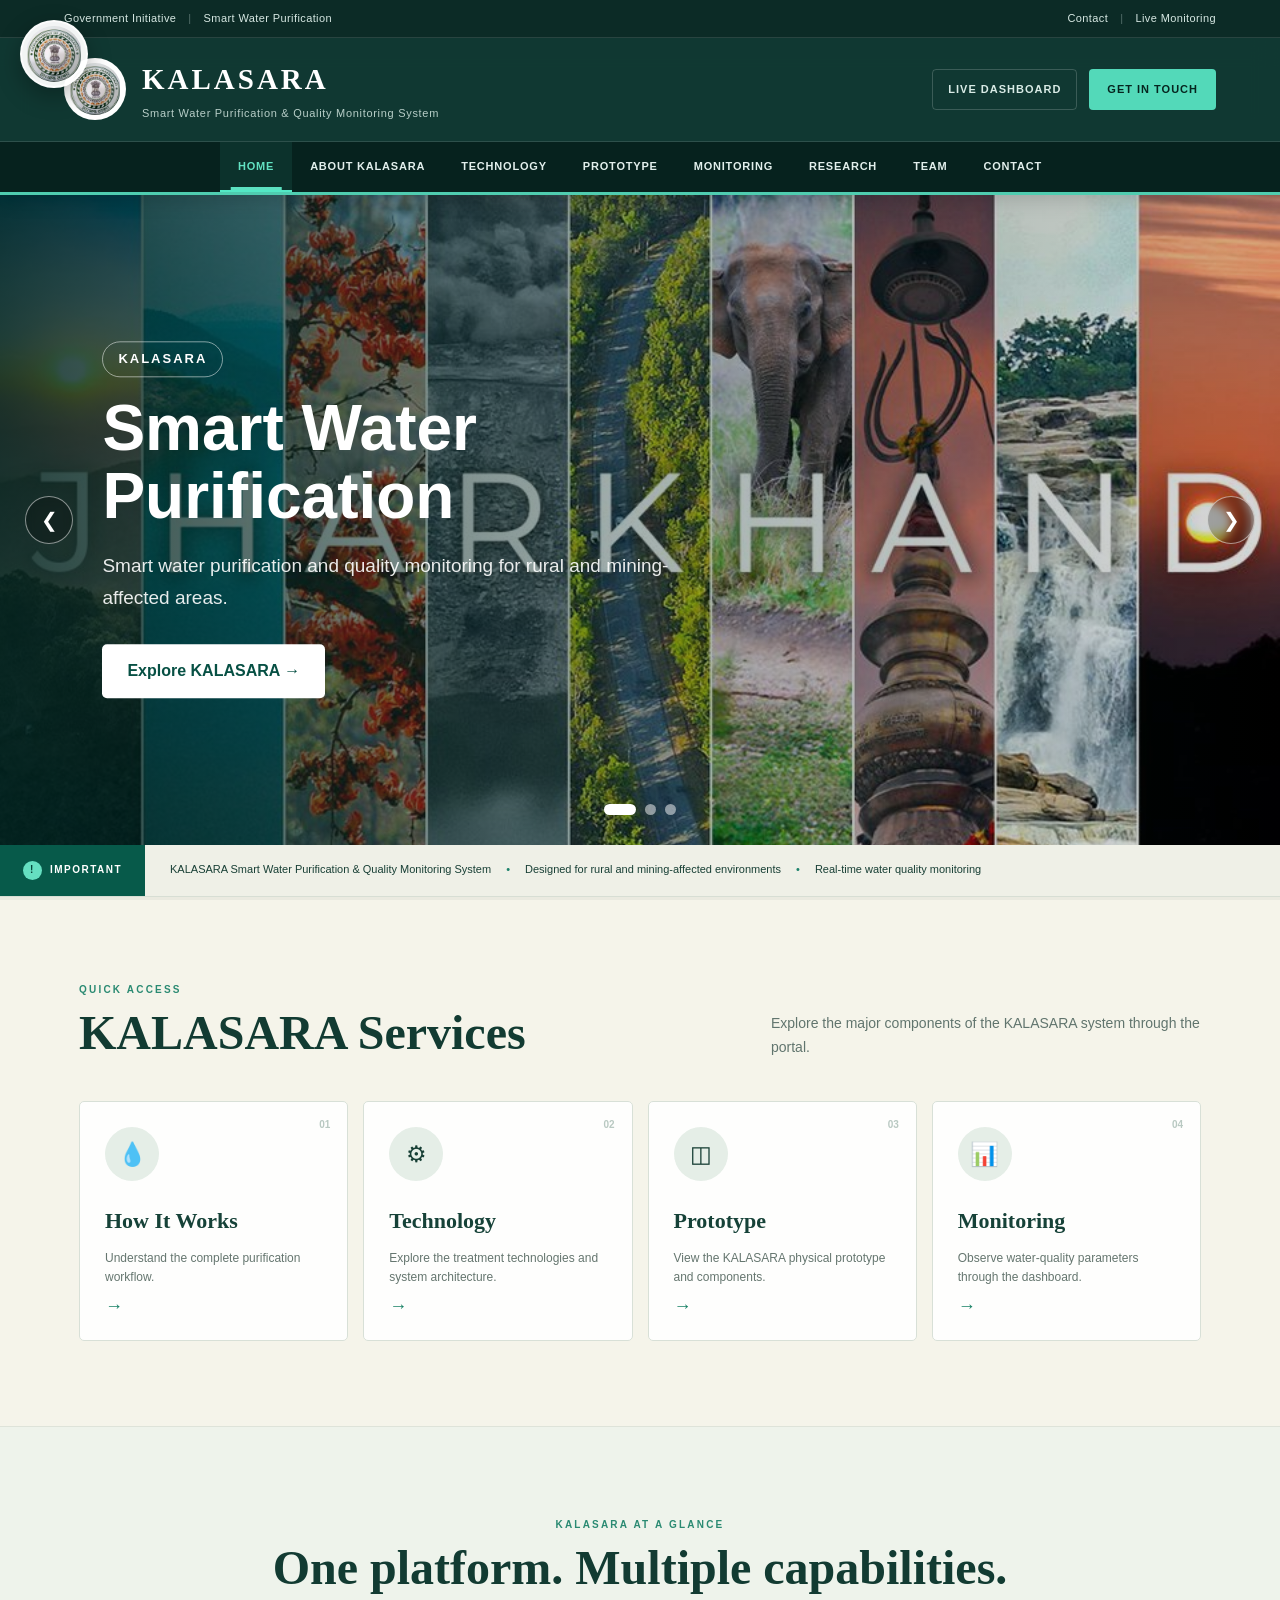
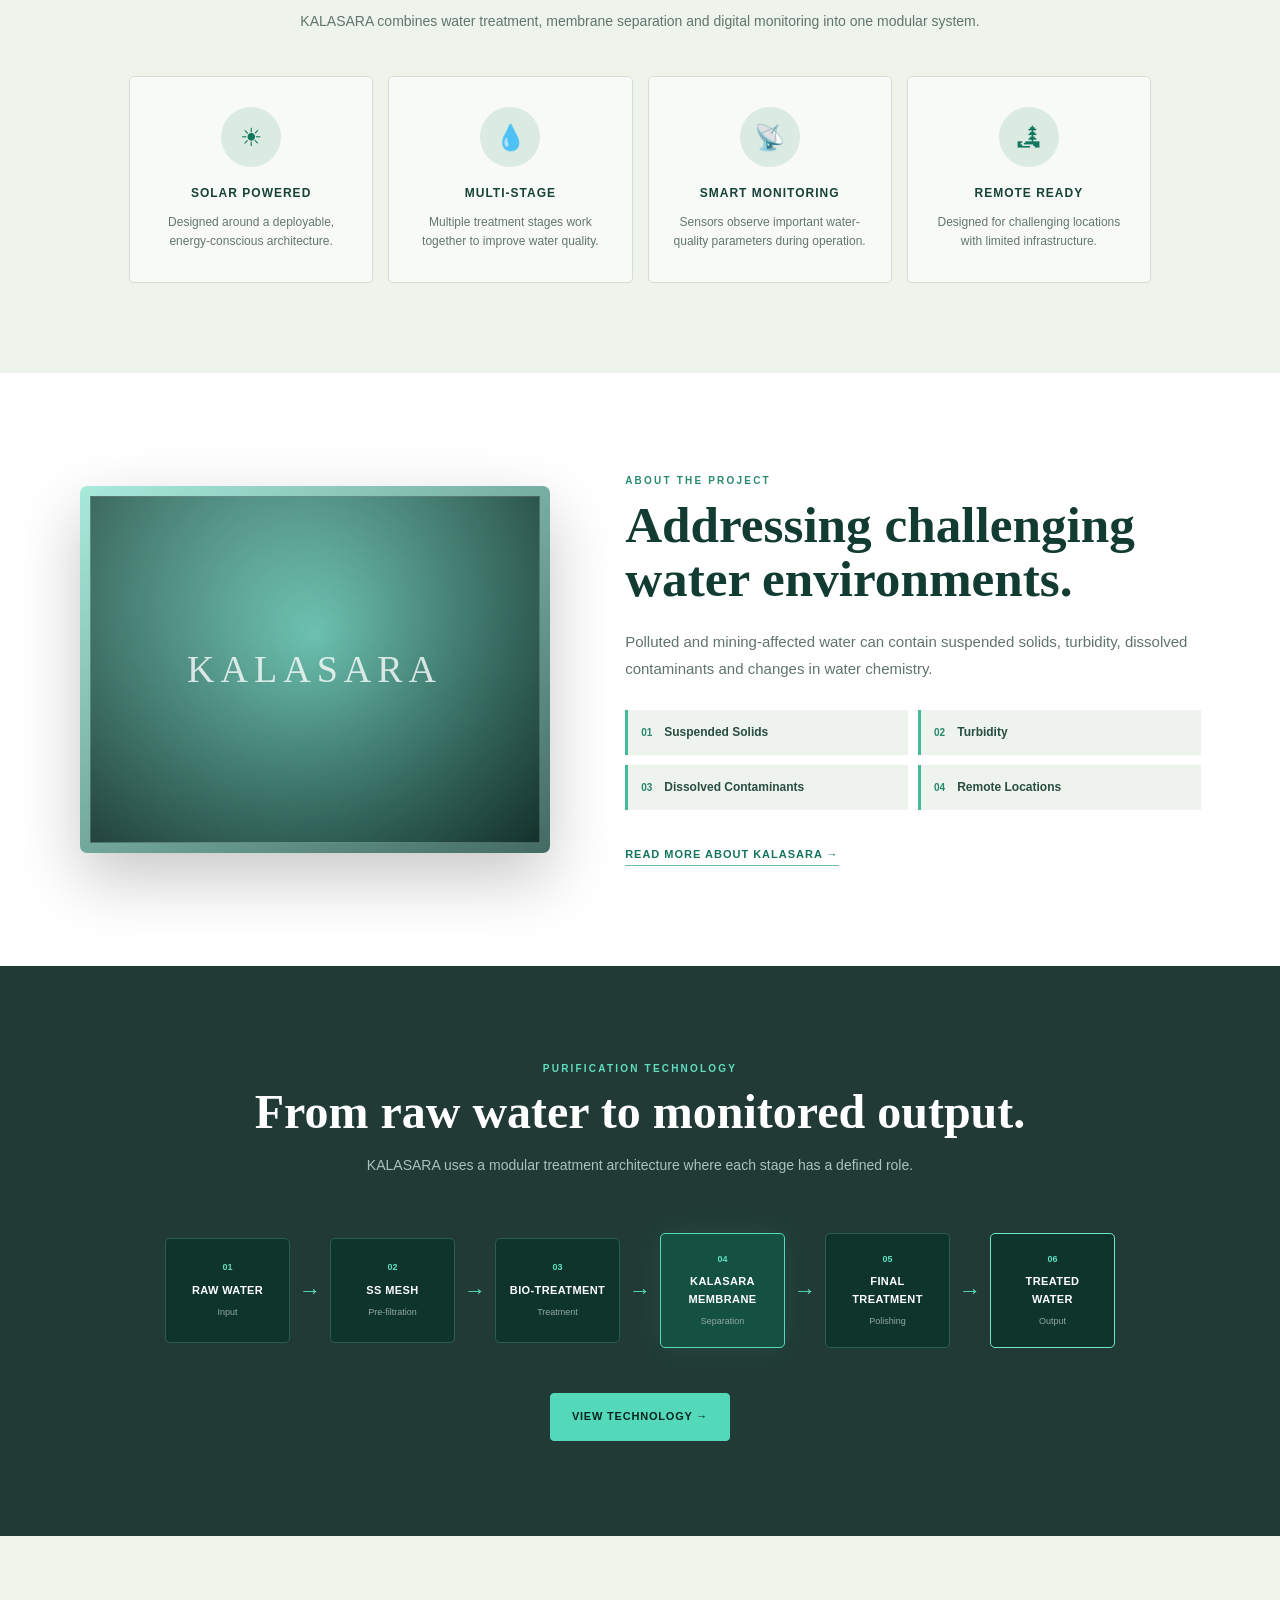
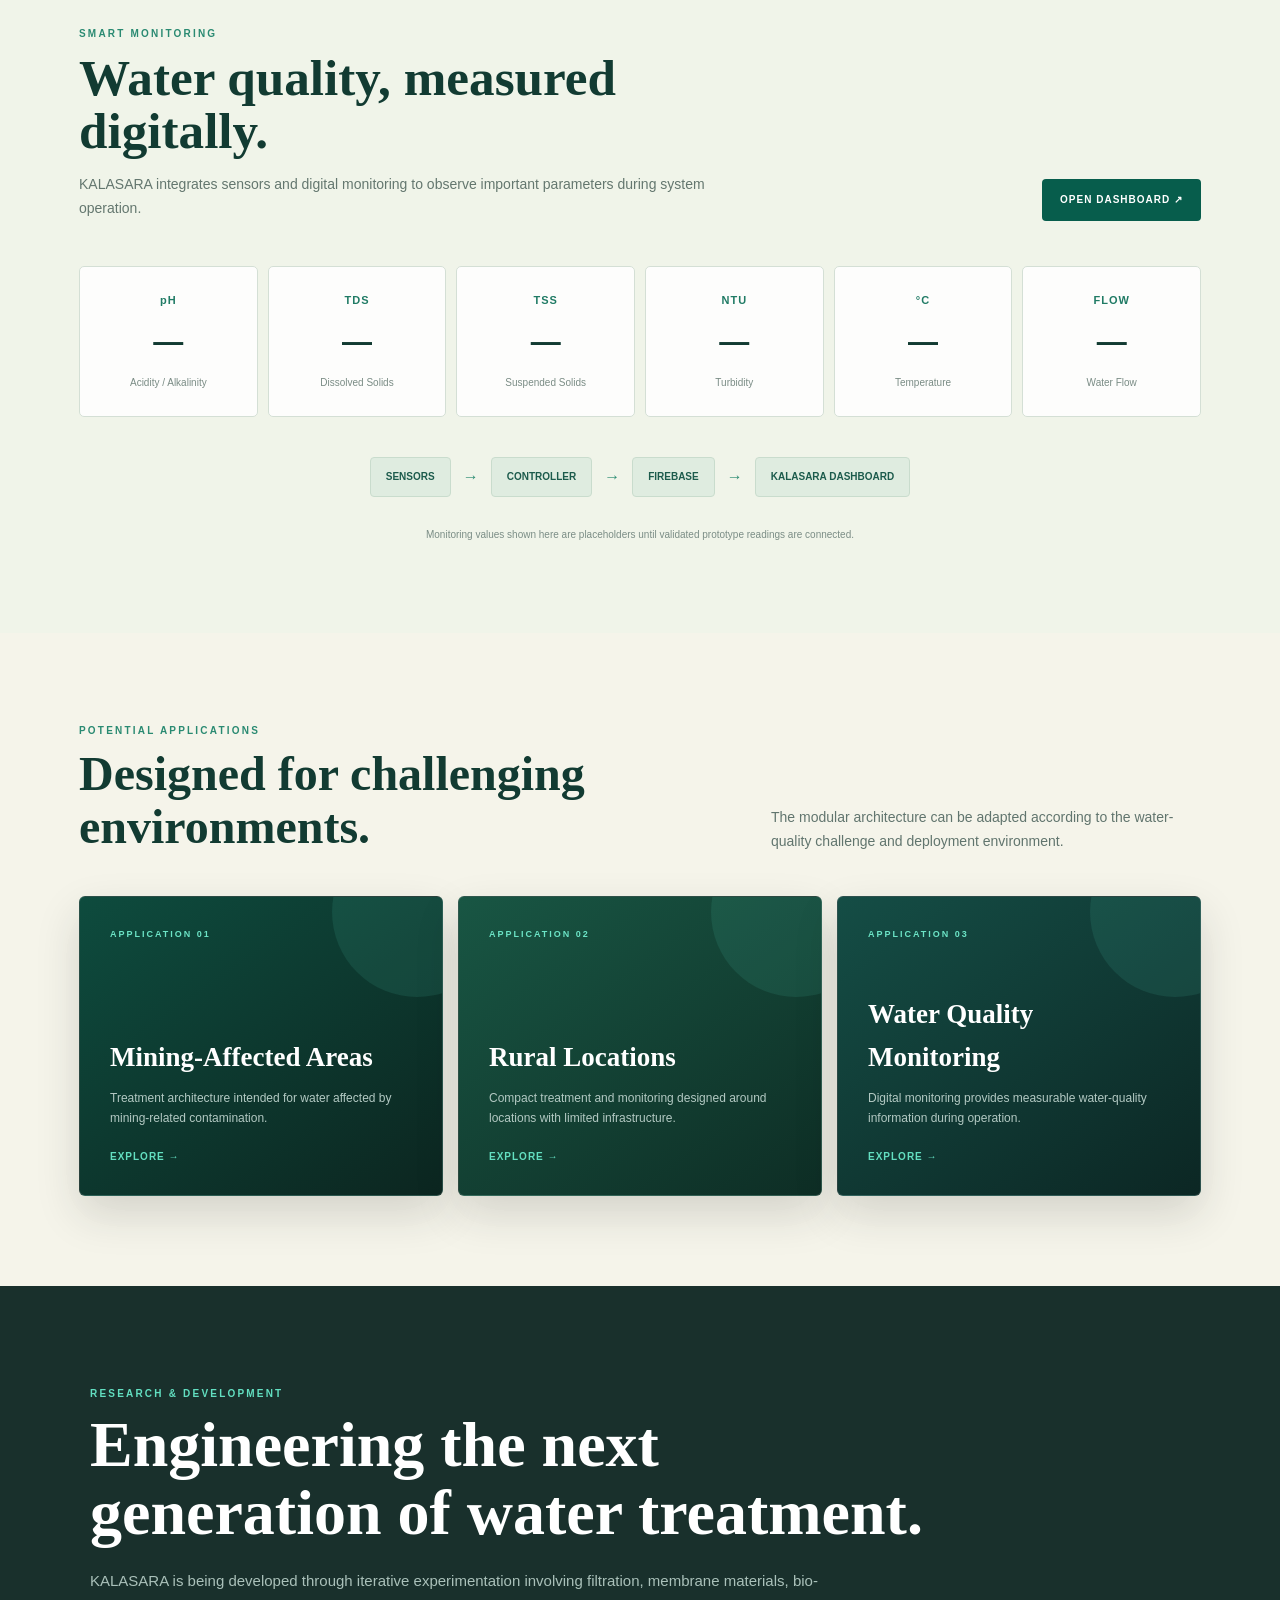
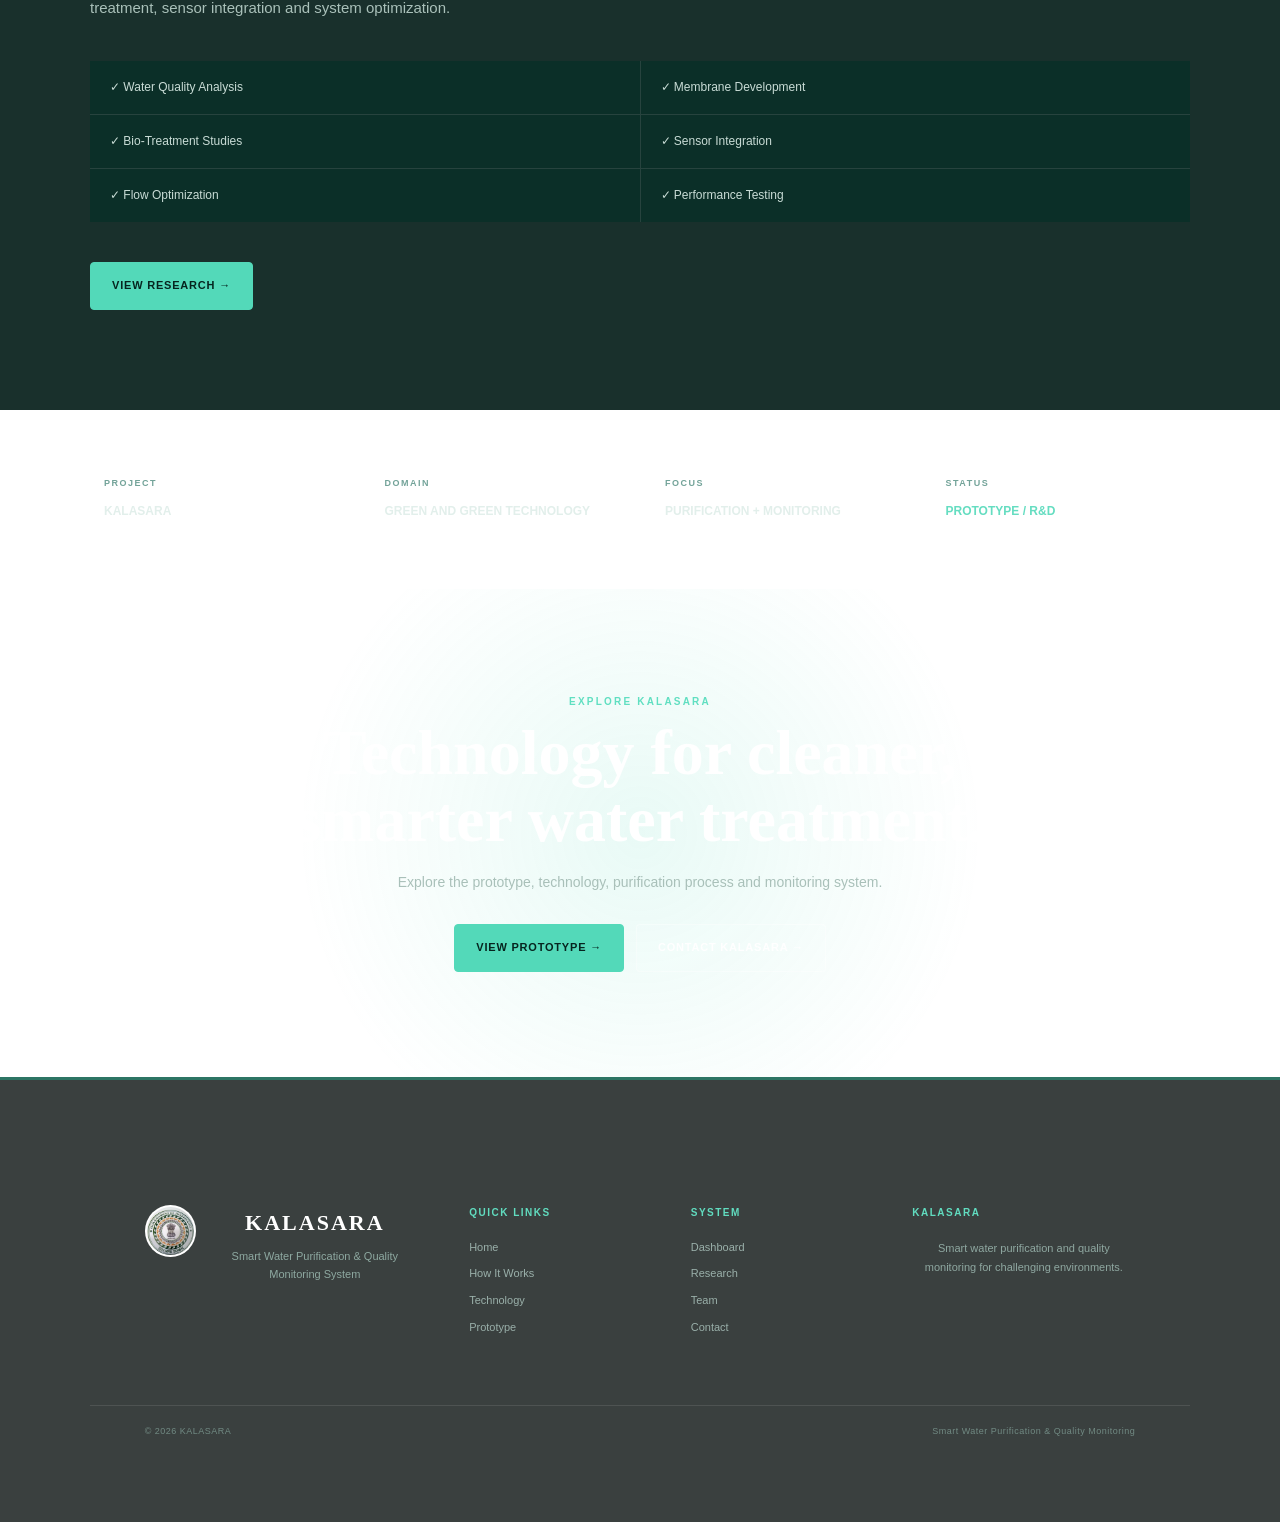
==== commit 31c348e0: "Update index.html" ====
--- a/index.html
+++ b/index.html
@@ -1327,99 +1327,51 @@
 
     </main>
 
-
-
-    <!-- =====================================================
-         FOOTER
-         ===================================================== -->
-
-    <footer class="portal-footer">
-
-        <div class="portal-footer-main">
-
-
-            <div class="portal-footer-brand">
-
-                <img
-                    src="images/jharkhand-logo.jpeg"
-                    alt="Government of Jharkhand">
-
-                <div>
-
-                    <strong>
-                        KALASARA
-                    </strong>
-
-                    <p>
-                        Smart Water Purification &
-                        Quality Monitoring System
-                    </p>
-
-                </div>
-
-            </div>
-
-
-            <div class="portal-footer-column">
-
-                <h3>
-                    QUICK LINKS
-                </h3>
-
-                <a href="index.html">
-                    Home
-                </a>
-
-                <a href="how-it-works.html">
-                    How It Works
-                </a>
-
-                <a href="technology.html">
-                    Technology
-                </a>
-
-                <a href="prototype.html">
-                    Prototype
-                </a>
-
-            </div>
-
-
-            <div class="portal-footer-column">
-
-                <h3>
-                    SYSTEM
-                </h3>
-
-                <a href="dashboard.html">
-                    Dashboard
-                </a>
-
-                <a href="research.html">
-                    Research
-                </a>
-
-                <a href="team.html">
-                    Team
-                </a>
-
-                <a href="contact.html">
-                    Contact
-                </a>
-
-            </div>
-
-
-            <div class="portal-footer-column">
-
-                <h3>
+<!-- =====================================================
+     FOOTER
+     ===================================================== -->
+
+<footer class="portal-footer"
+    style="
+        background-image:
+        linear-gradient(
+            rgba(0, 35, 30, 0.72),
+            rgba(0, 35, 30, 0.88)
+        ),
+        url('images/footer-bg.jpg');
+        background-size: cover;
+        background-position: center;
+        background-repeat: no-repeat;
+        position: relative;
+        overflow: hidden;
+        color: #ffffff;
+    ">
+
+    <!-- FOOTER CONTENT -->
+
+    <div class="portal-footer-main"
+        style="
+            position: relative;
+            z-index: 2;
+        ">
+
+        <!-- BRAND -->
+
+        <div class="portal-footer-brand">
+
+            <img
+                src="images/jharkhand-logo.jpeg"
+                alt="Government of Jharkhand">
+
+            <div>
+
+                <strong>
                     KALASARA
-                </h3>
+                </strong>
 
                 <p>
-                    Smart water purification and
-                    quality monitoring for
-                    challenging environments.
+                    Smart Water Purification &
+                    Quality Monitoring System
                 </p>
 
             </div>
@@ -1427,42 +1379,98 @@
         </div>
 
 
-        <div class="portal-footer-bottom">
-
-            <span>
-                © 2026 KALASARA
-            </span>
-
-            <span>
-                Smart Water Purification & Quality Monitoring
-            </span>
+        <!-- QUICK LINKS -->
+
+        <div class="portal-footer-column">
+
+            <h3>
+                QUICK LINKS
+            </h3>
+
+            <a href="index.html">
+                Home
+            </a>
+
+            <a href="how-it-works.html">
+                How It Works
+            </a>
+
+            <a href="technology.html">
+                Technology
+            </a>
+
+            <a href="prototype.html">
+                Prototype
+            </a>
 
         </div>
 
-    </footer>
-
-
-
-    <!-- =====================================================
-         FLOATING ORDER BUTTON
-         ===================================================== -->
-
-    <a
-        href="contact.html"
-        class="floating-order-btn"
-        aria-label="Order Your Kalasara Now">
-
-        <span class="floating-cart">
-            🛒
+
+        <!-- SYSTEM -->
+
+        <div class="portal-footer-column">
+
+            <h3>
+                SYSTEM
+            </h3>
+
+            <a href="dashboard.html">
+                Dashboard
+            </a>
+
+            <a href="research.html">
+                Research
+            </a>
+
+            <a href="team.html">
+                Team
+            </a>
+
+            <a href="contact.html">
+                Contact
+            </a>
+
+        </div>
+
+
+        <!-- KALASARA -->
+
+        <div class="portal-footer-column">
+
+            <h3>
+                KALASARA
+            </h3>
+
+            <p>
+                Smart water purification and
+                quality monitoring for
+                challenging environments.
+            </p>
+
+        </div>
+
+    </div>
+
+
+    <!-- FOOTER BOTTOM -->
+
+    <div class="portal-footer-bottom"
+        style="
+            position: relative;
+            z-index: 2;
+        ">
+
+        <span>
+            © 2026 KALASARA
         </span>
 
-        <span class="floating-text">
-            Order Your<br>
-            Kalasara Now
+        <span>
+            Smart Water Purification & Quality Monitoring
         </span>
 
-    </a>
-
+    </div>
+
+</footer>
 
 
     <!-- =====================================================
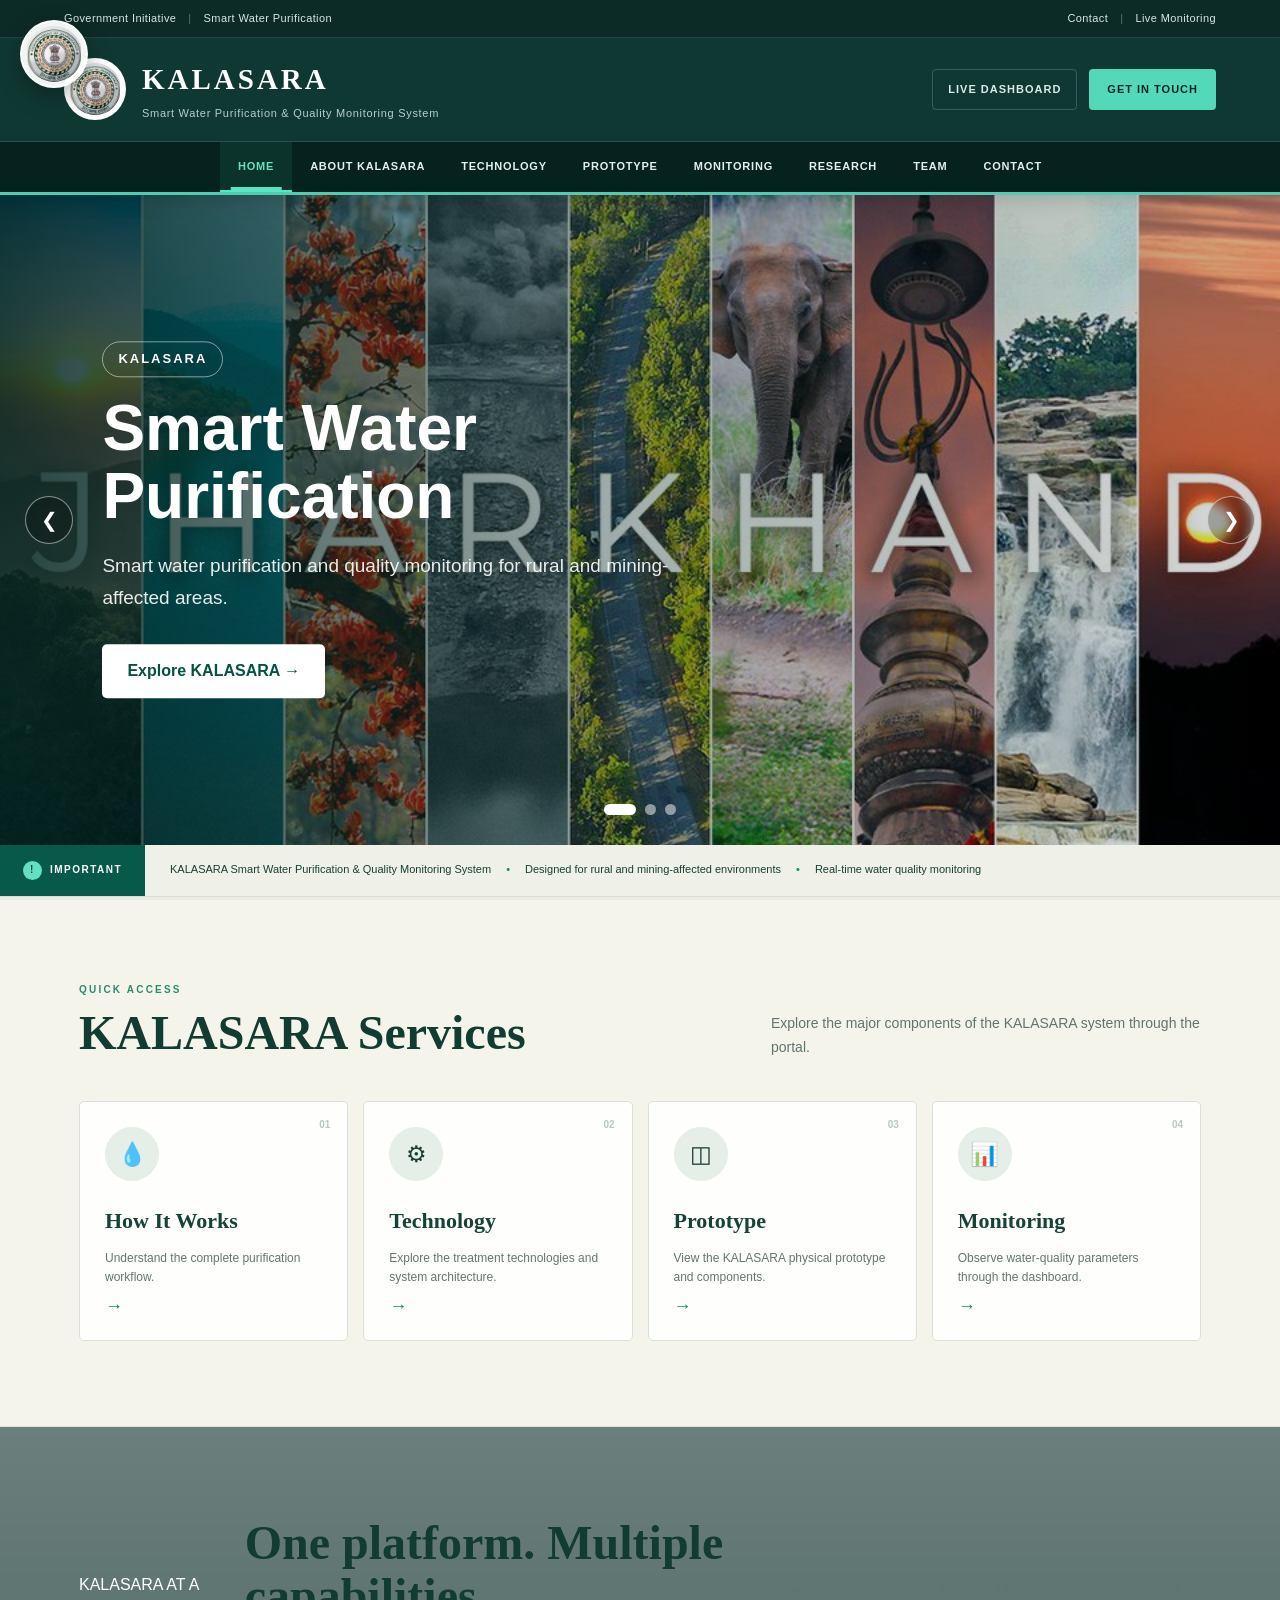
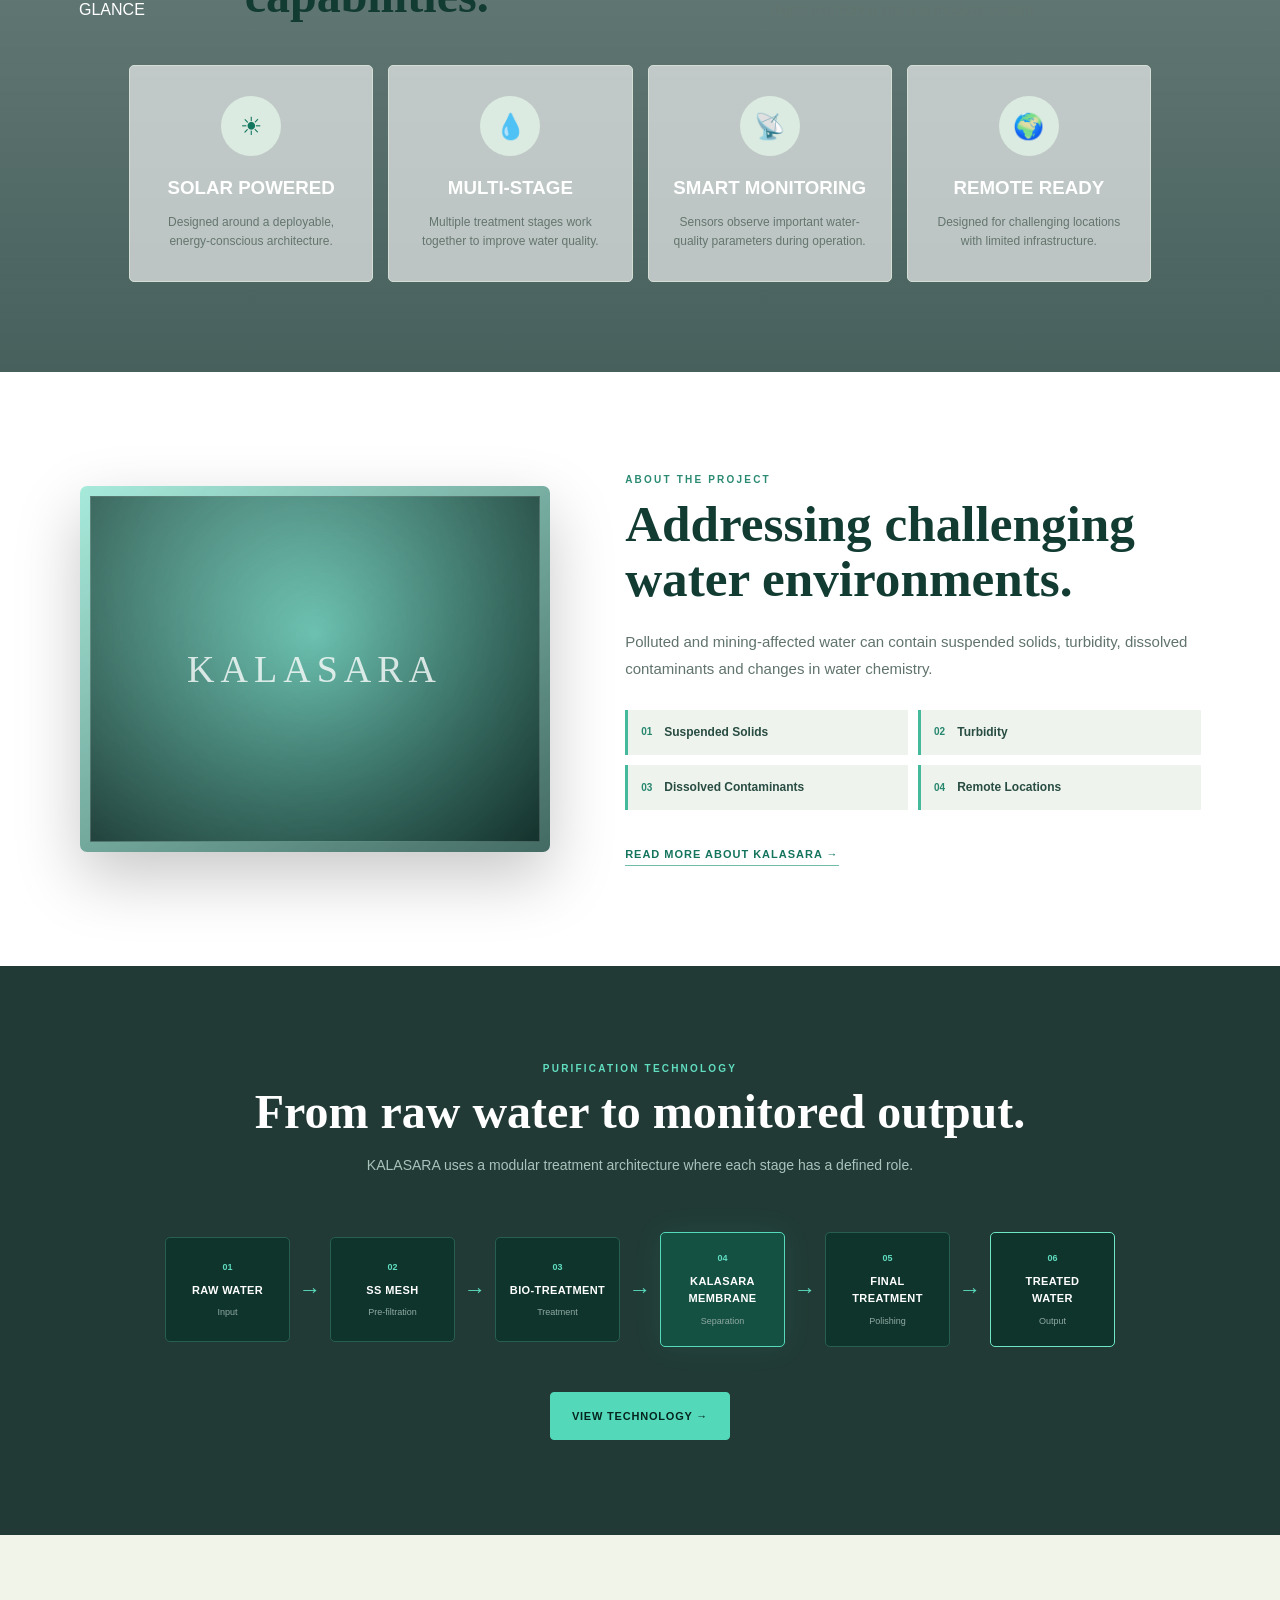
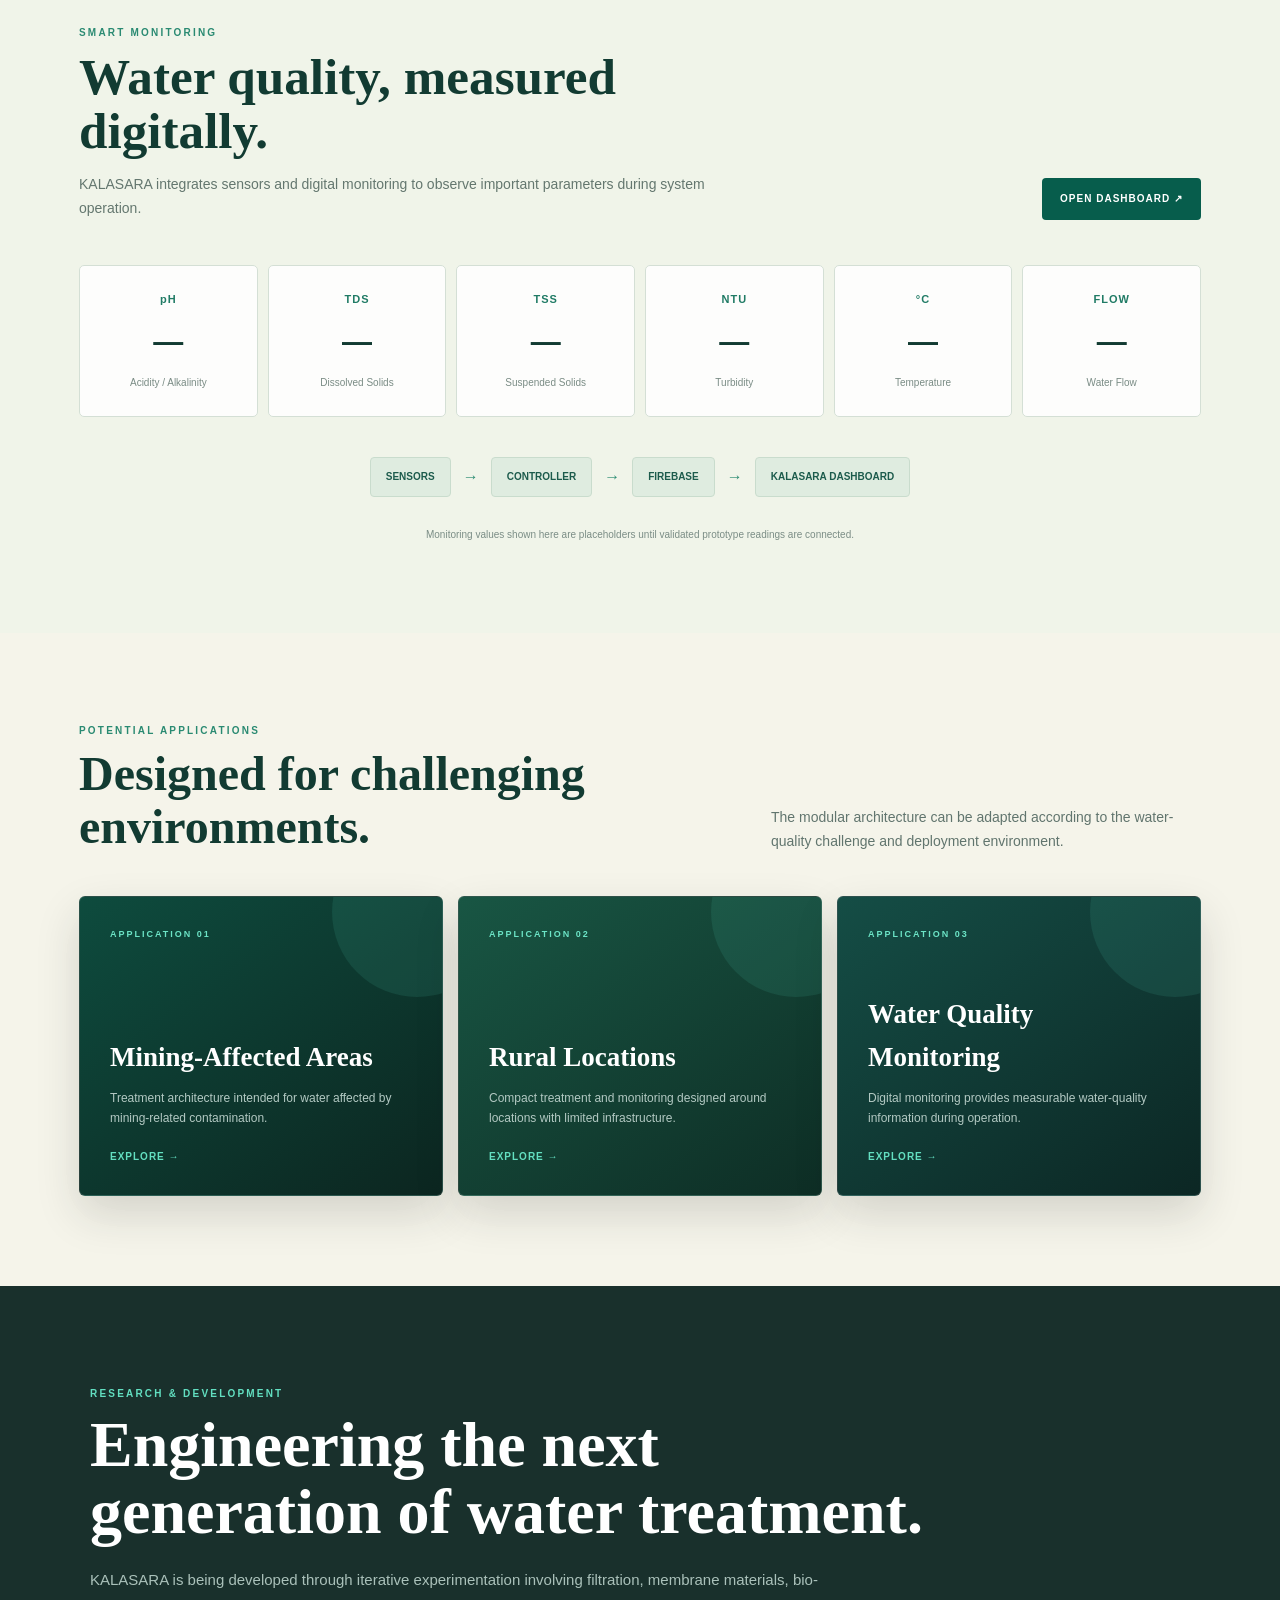
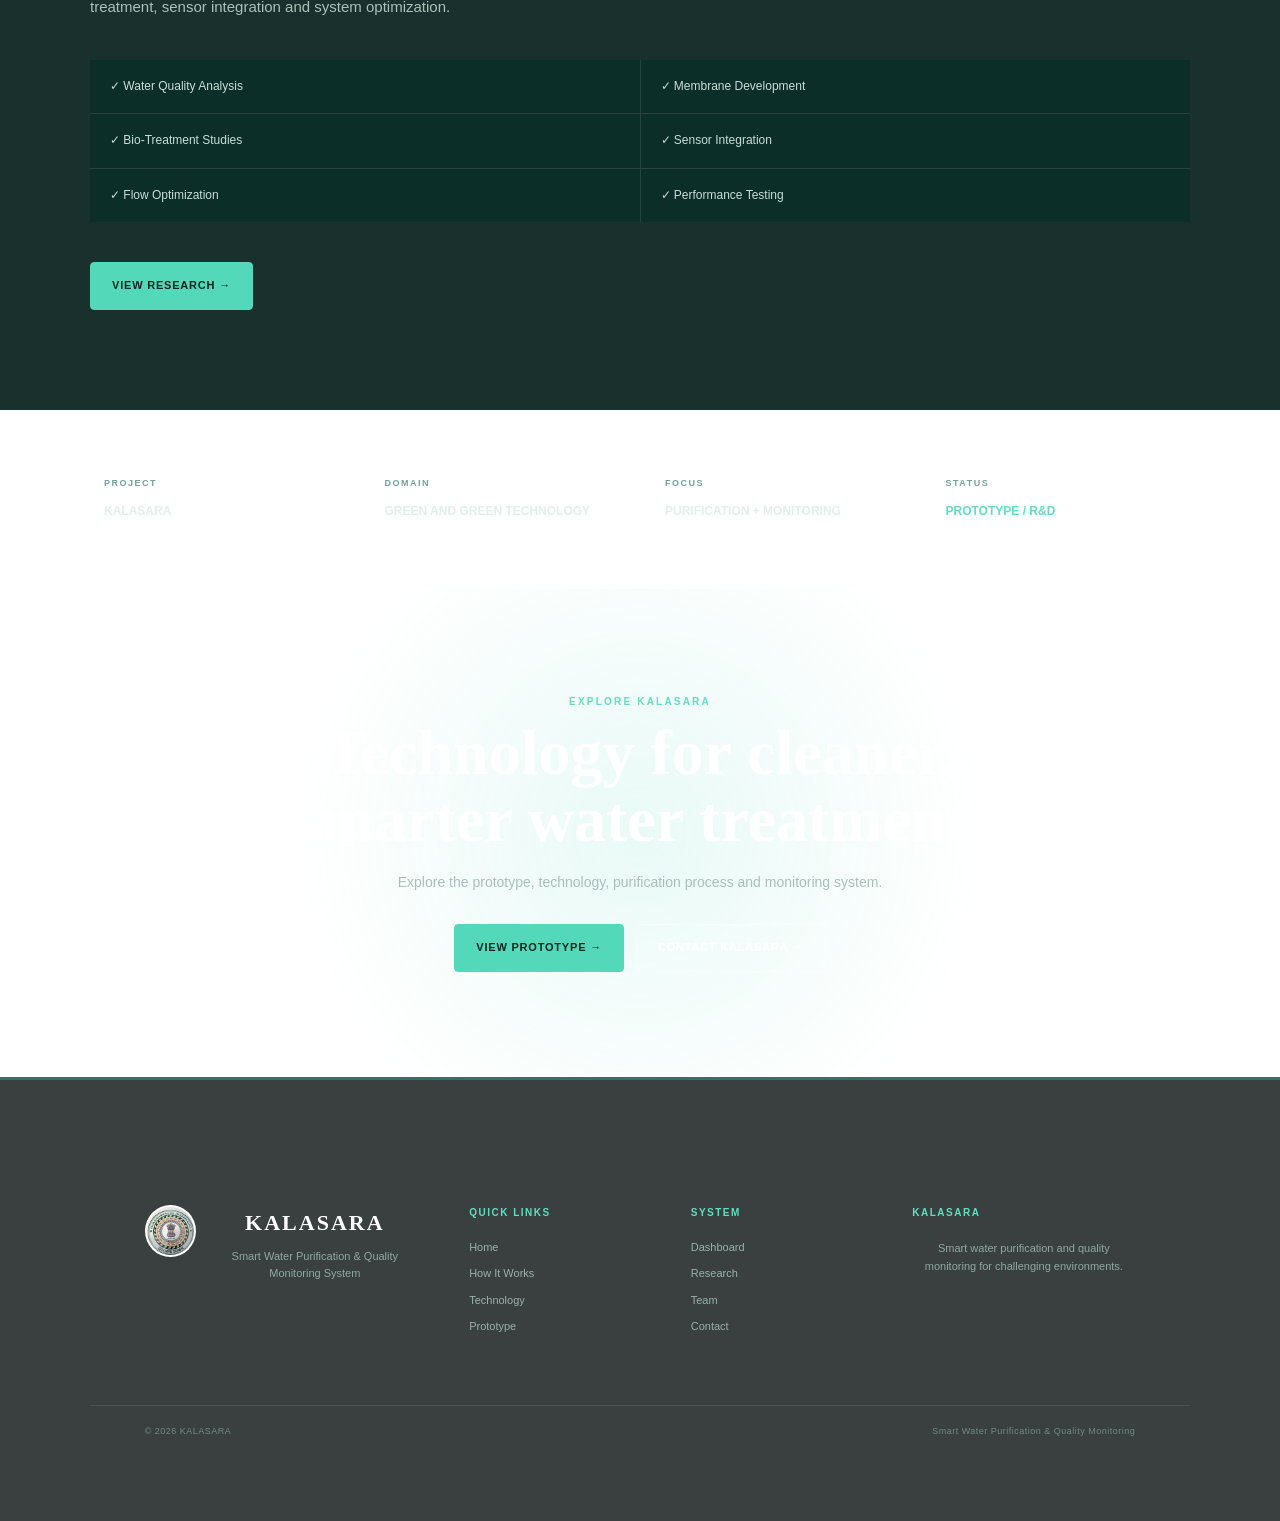
==== commit 43800112: "Refactor KALASARA AT A GLANCE section layout" ====
--- a/index.html
+++ b/index.html
@@ -525,112 +525,131 @@
 
 
 
-        <!-- =================================================
-             KALASARA AT A GLANCE
-             ================================================= -->
-
-        <section class="portal-glance">
-
-            <div class="portal-section-heading centered">
-
-                <span class="portal-section-label">
-                    KALASARA AT A GLANCE
-                </span>
-
-                <h2>
-                    One platform. Multiple capabilities.
-                </h2>
+       <!-- =====================================================
+     KALASARA AT A GLANCE
+     ===================================================== -->
+
+<section class="portal-glance"
+    style="
+        background:
+        linear-gradient(
+            rgba(0, 35, 30, 0.58),
+            rgba(0, 35, 30, 0.72)
+        ),
+        url('./images/at-a-glance-bg.jpg') center center / cover no-repeat !important;
+    ">
+
+    <div class="portal-glance-inner">
+
+        <!-- SECTION TITLE -->
+
+        <div class="portal-section-heading">
+
+            <span>
+                KALASARA AT A GLANCE
+            </span>
+
+            <h2>
+                One platform. Multiple capabilities.
+            </h2>
+
+            <p>
+                KALASARA combines water treatment,
+                membrane separation and digital monitoring
+                into one modular system.
+            </p>
+
+        </div>
+
+
+        <!-- CAPABILITY CARDS -->
+
+        <div class="portal-glance-grid">
+
+            <!-- CARD 1 -->
+
+            <div class="portal-glance-card">
+
+                <div class="glance-icon">
+                    ☀
+                </div>
+
+                <h3>
+                    SOLAR POWERED
+                </h3>
 
                 <p>
-                    KALASARA combines water treatment, membrane
-                    separation and digital monitoring into one
-                    modular system.
+                    Designed around a deployable,
+                    energy-conscious architecture.
                 </p>
 
             </div>
 
 
-            <div class="portal-glance-grid">
-
-
-                <div class="portal-glance-card">
-
-                    <div class="glance-icon">
-                        ☀
-                    </div>
-
-                    <strong>
-                        SOLAR POWERED
-                    </strong>
-
-                    <p>
-                        Designed around a deployable,
-                        energy-conscious architecture.
-                    </p>
-
-                </div>
-
-
-
-                <div class="portal-glance-card">
-
-                    <div class="glance-icon">
-                        💧
-                    </div>
-
-                    <strong>
-                        MULTI-STAGE
-                    </strong>
-
-                    <p>
-                        Multiple treatment stages work
-                        together to improve water quality.
-                    </p>
-
-                </div>
-
-
-
-                <div class="portal-glance-card">
-
-                    <div class="glance-icon">
-                        📡
-                    </div>
-
-                    <strong>
-                        SMART MONITORING
-                    </strong>
-
-                    <p>
-                        Sensors observe important water-quality
-                        parameters during operation.
-                    </p>
-
-                </div>
-
-
-
-                <div class="portal-glance-card">
-
-                    <div class="glance-icon">
-                        🏞
-                    </div>
-
-                    <strong>
-                        REMOTE READY
-                    </strong>
-
-                    <p>
-                        Designed for challenging locations
-                        with limited infrastructure.
-                    </p>
-
-                </div>
-
-            </div>
-
-        </section>
-
+            <!-- CARD 2 -->
+
+            <div class="portal-glance-card">
+
+                <div class="glance-icon">
+                    💧
+                </div>
+
+                <h3>
+                    MULTI-STAGE
+                </h3>
+
+                <p>
+                    Multiple treatment stages work
+                    together to improve water quality.
+                </p>
+
+            </div>
+
+
+            <!-- CARD 3 -->
+
+            <div class="portal-glance-card">
+
+                <div class="glance-icon">
+                    📡
+                </div>
+
+                <h3>
+                    SMART MONITORING
+                </h3>
+
+                <p>
+                    Sensors observe important
+                    water-quality parameters during operation.
+                </p>
+
+            </div>
+
+
+            <!-- CARD 4 -->
+
+            <div class="portal-glance-card">
+
+                <div class="glance-icon">
+                    🌍
+                </div>
+
+                <h3>
+                    REMOTE READY
+                </h3>
+
+                <p>
+                    Designed for challenging locations
+                    with limited infrastructure.
+                </p>
+
+            </div>
+
+        </div>
+
+    </div>
+
+</section>
 
 
         <!-- =================================================
--- a/css/style.css
+++ b/css/style.css
@@ -6617,3 +6617,17 @@
     position: relative;
     z-index: 2;
 }
+.portal-footer {
+    background-size: cover !important;
+    background-position: center !important;
+    background-repeat: no-repeat !important;
+    position: relative !important;
+    overflow: hidden !important;
+    color: #ffffff !important;
+}
+
+.portal-footer-main,
+.portal-footer-bottom {
+    position: relative;
+    z-index: 2;
+}
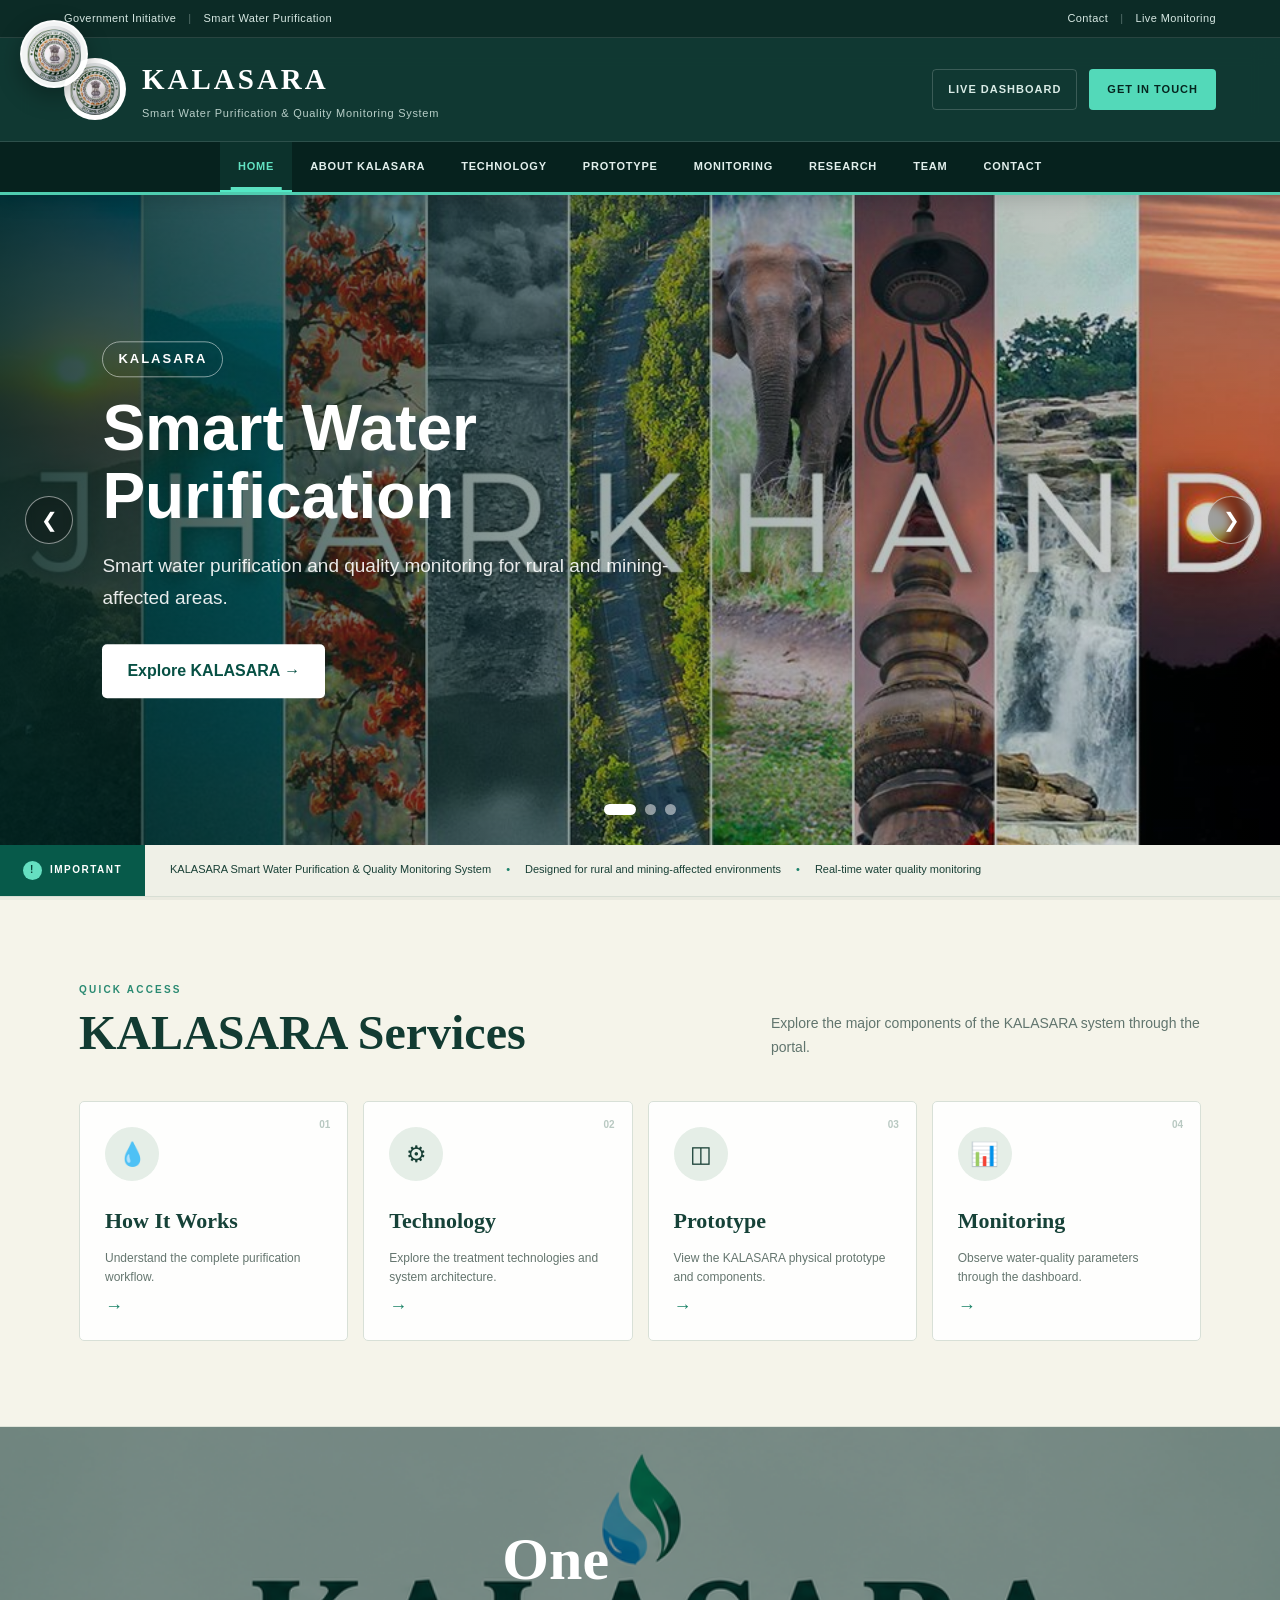
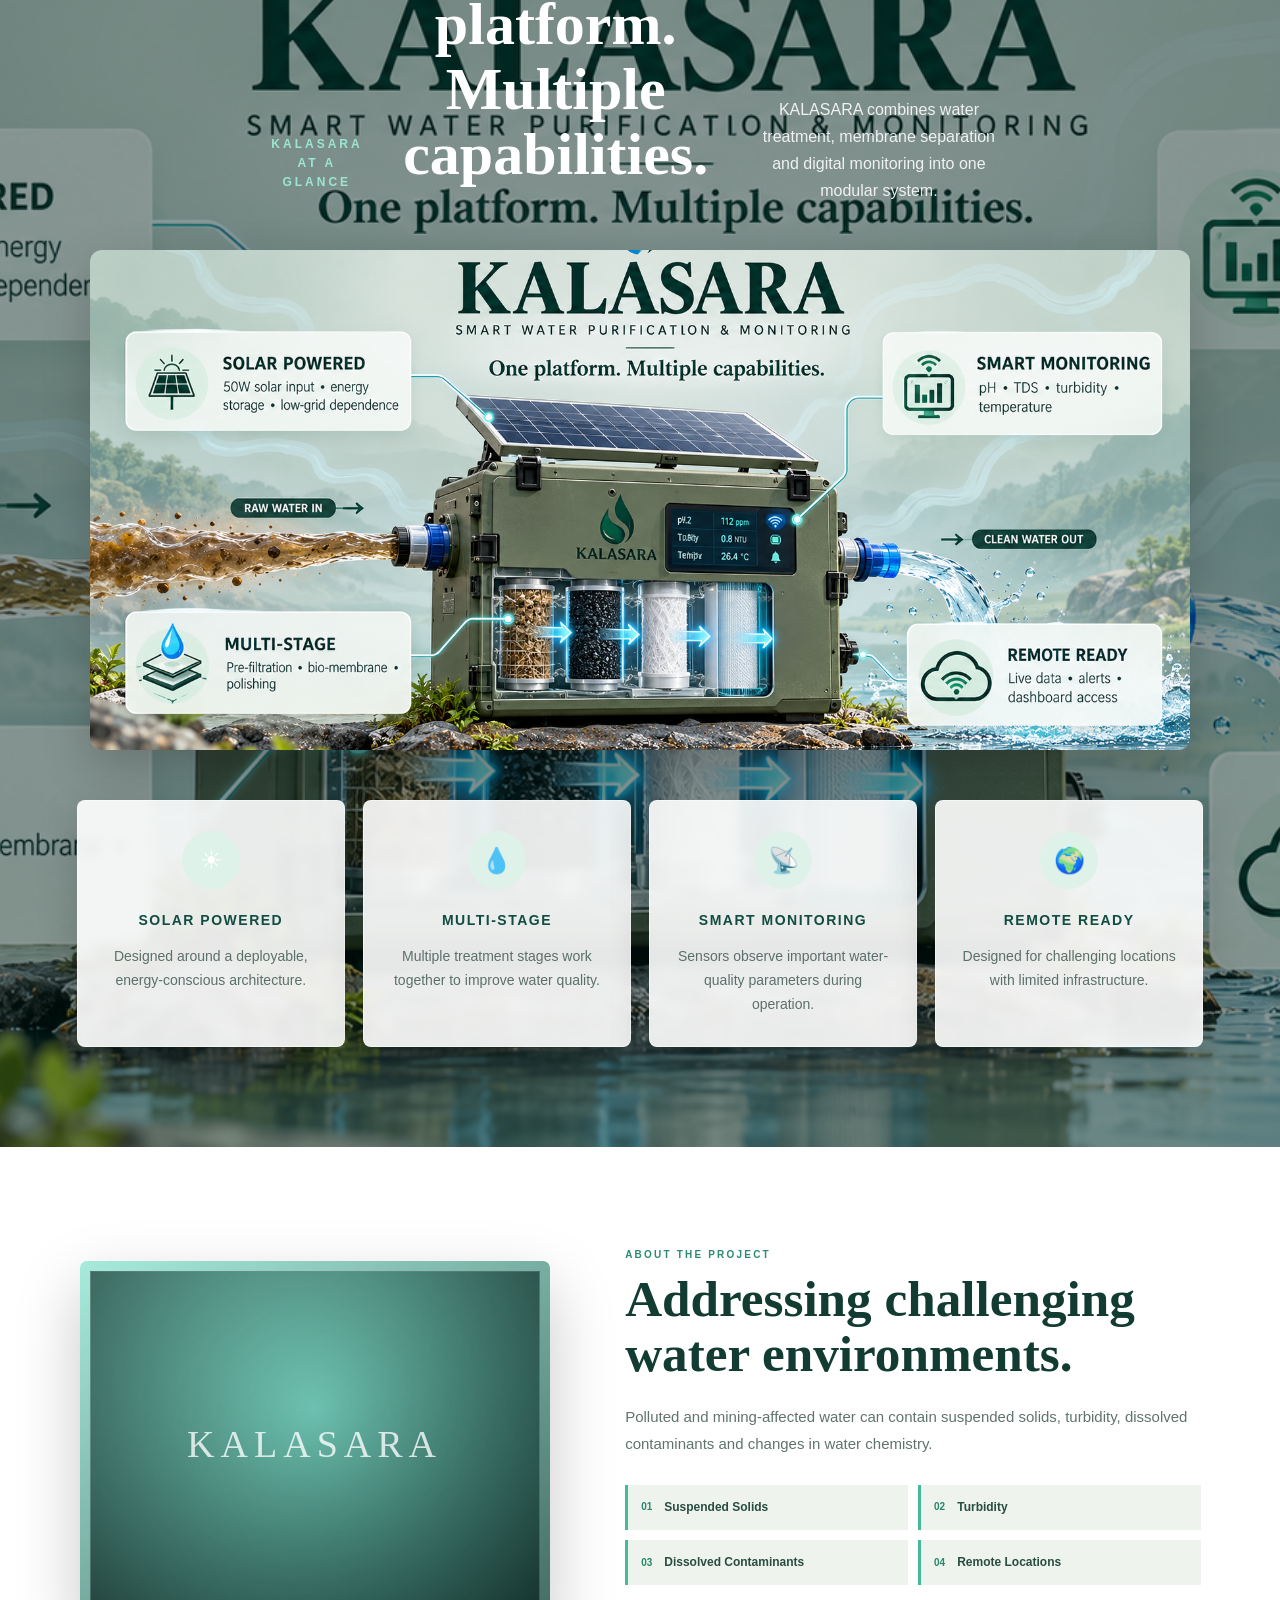
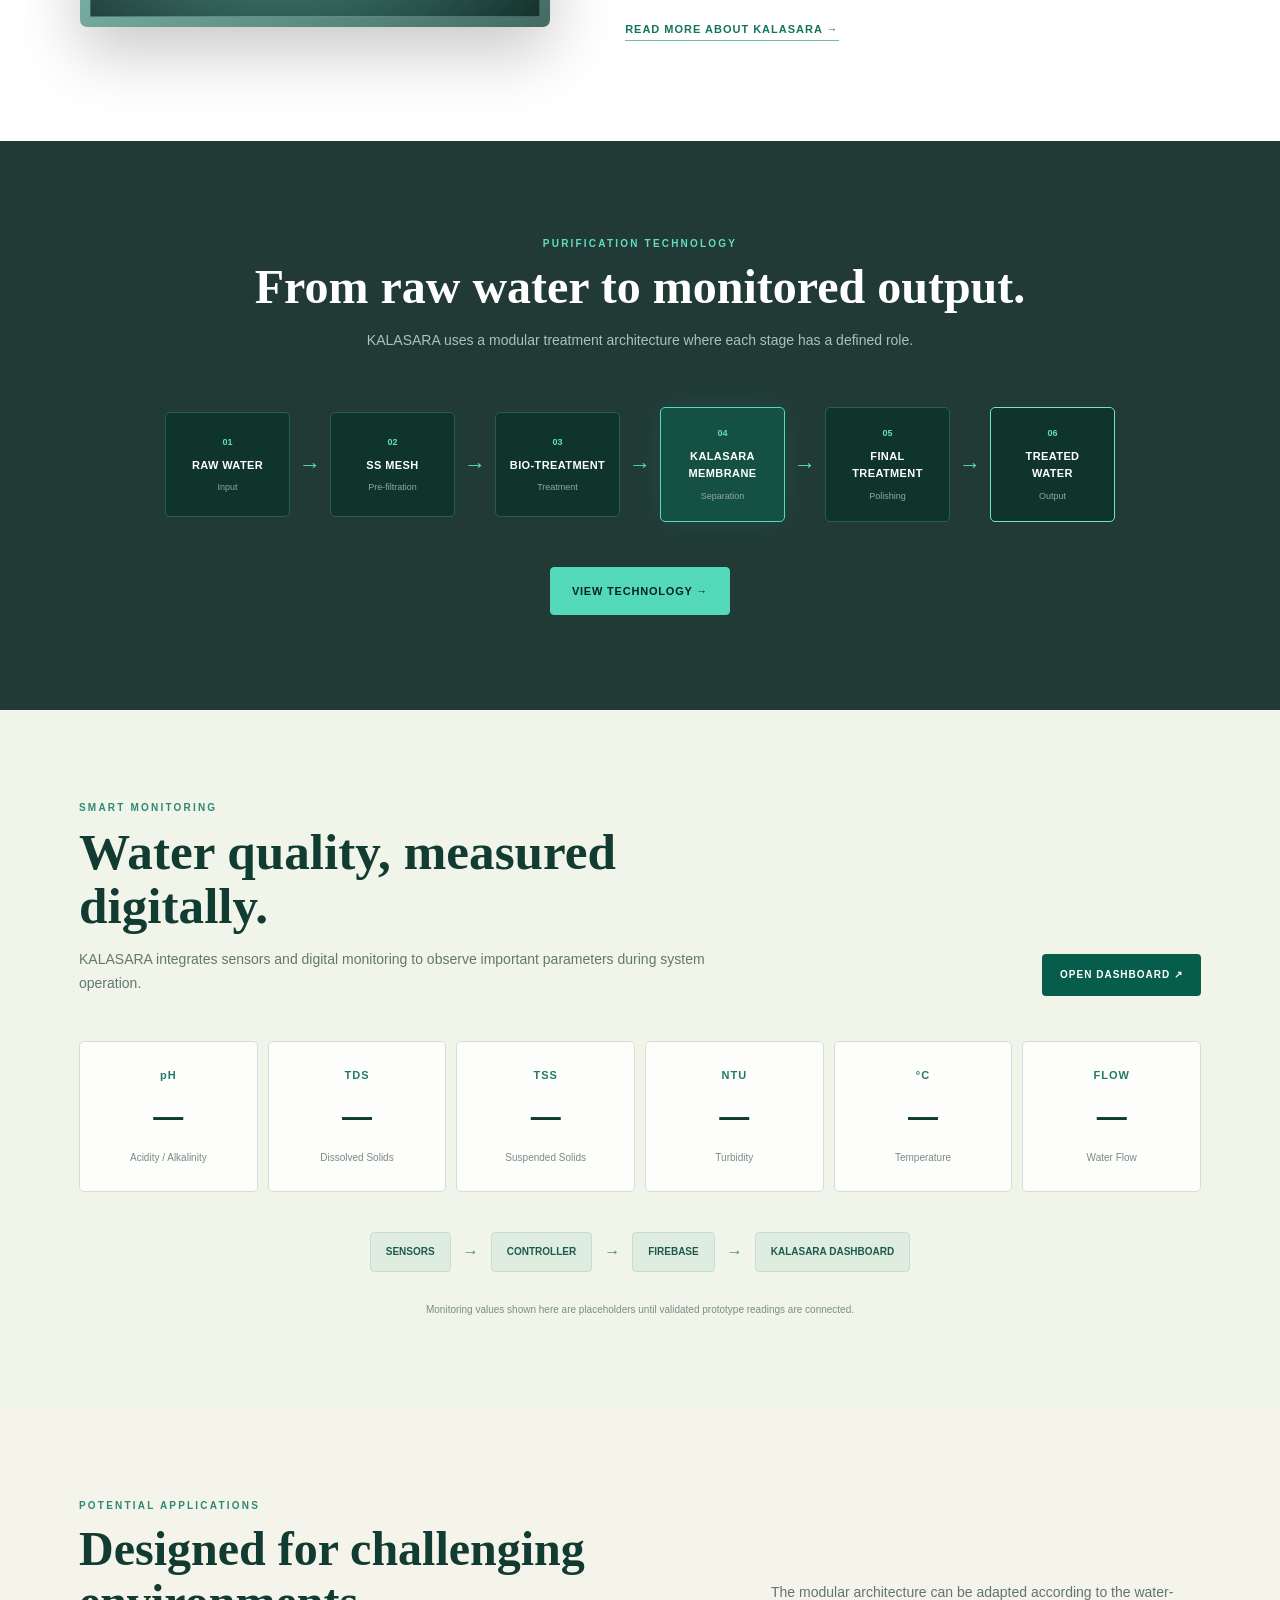
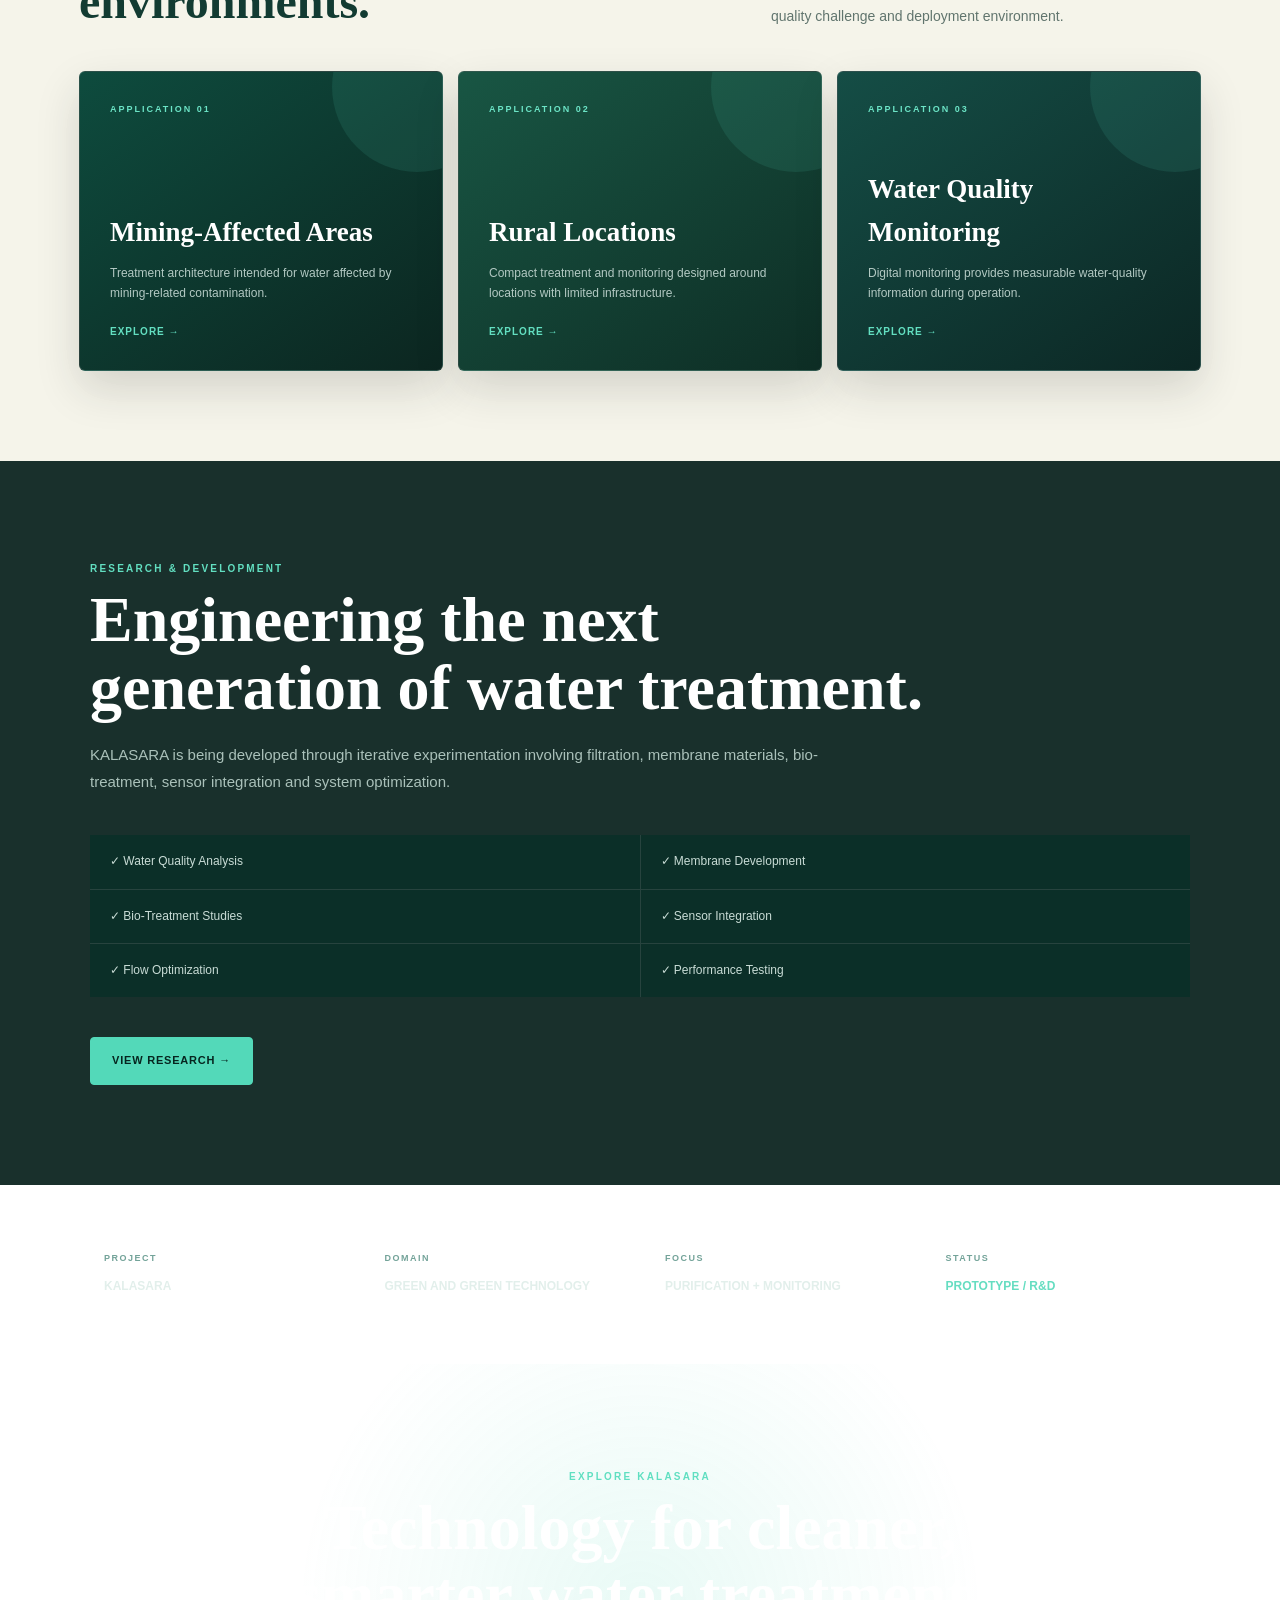
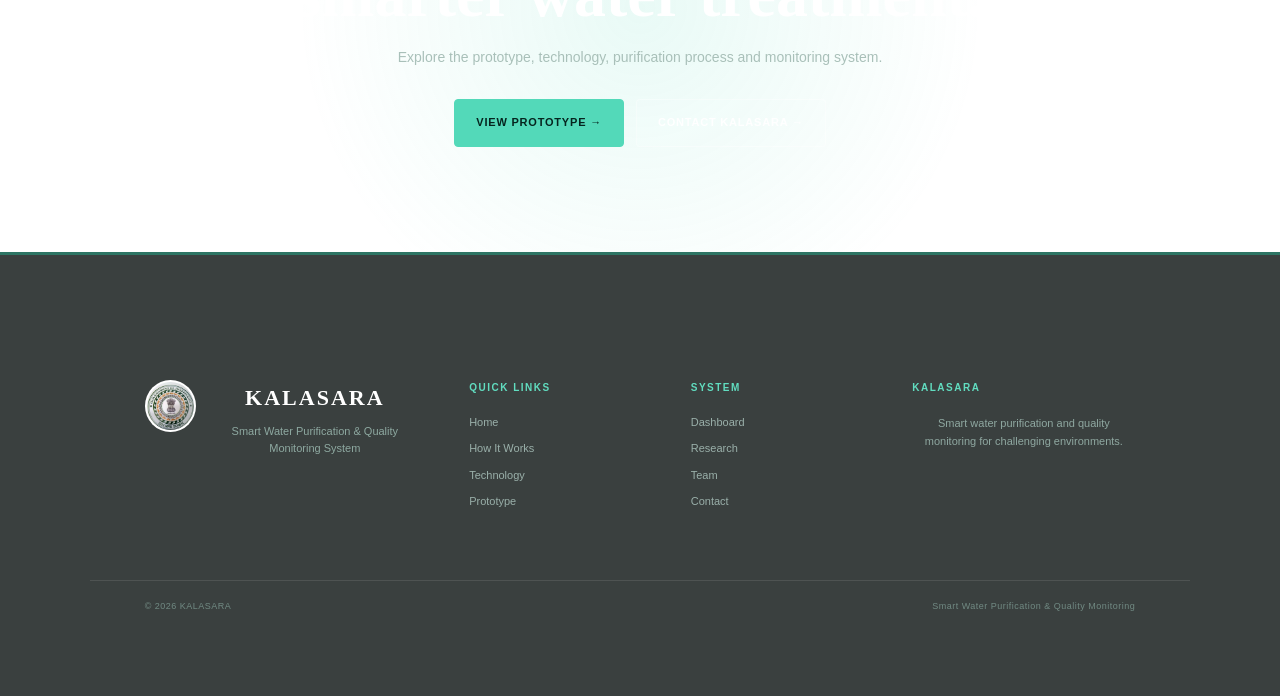
==== commit 64a0e7a8: "Refactor portal glance section in index.html Removed unnecessary comments and added main image secti" ====
--- a/index.html
+++ b/index.html
@@ -525,24 +525,15 @@
 
 
 
-       <!-- =====================================================
+     <!-- =====================================================
      KALASARA AT A GLANCE
      ===================================================== -->
 
-<section class="portal-glance"
-    style="
-        background:
-        linear-gradient(
-            rgba(0, 35, 30, 0.58),
-            rgba(0, 35, 30, 0.72)
-        ),
-        url('./images/at-a-glance-bg.jpg') center center / cover no-repeat !important;
-    ">
+<section class="portal-glance">
 
     <div class="portal-glance-inner">
 
         <!-- SECTION TITLE -->
-
         <div class="portal-section-heading">
 
             <span>
@@ -562,12 +553,21 @@
         </div>
 
 
+        <!-- MAIN IMAGE -->
+        <div class="portal-glance-image">
+
+            <img
+                src="images/at-a-glance-bg.jpg"
+                alt="KALASARA Water Purification and Monitoring System"
+            >
+
+        </div>
+
+
         <!-- CAPABILITY CARDS -->
-
         <div class="portal-glance-grid">
 
             <!-- CARD 1 -->
-
             <div class="portal-glance-card">
 
                 <div class="glance-icon">
@@ -587,7 +587,6 @@
 
 
             <!-- CARD 2 -->
-
             <div class="portal-glance-card">
 
                 <div class="glance-icon">
@@ -607,7 +606,6 @@
 
 
             <!-- CARD 3 -->
-
             <div class="portal-glance-card">
 
                 <div class="glance-icon">
@@ -627,7 +625,6 @@
 
 
             <!-- CARD 4 -->
-
             <div class="portal-glance-card">
 
                 <div class="glance-icon">
--- a/css/style.css
+++ b/css/style.css
@@ -4829,82 +4829,30 @@
    ========================================================= */
 
 .portal-glance {
-    padding: 90px 0;
-
-    background: rgba(236,242,233,0.88);
-}
-
-.portal-glance-grid {
-    max-width: 1150px;
-
-    margin: auto;
-
-    padding: 0 5%;
-
-    display: grid;
-
-    grid-template-columns: repeat(4,1fr);
-
-    gap: 15px;
-}
-
-.portal-glance-card {
-    padding: 30px 24px;
-
-    text-align: center;
-
-    background: rgba(255,255,255,0.62);
-
-    border: 1px solid #d4ded5;
-
-    border-radius: 5px;
-
-    transition: 0.3s;
-}
-
-.portal-glance-card:hover {
-    transform: translateY(-5px);
-
-    background: rgba(255,255,255,0.86);
-}
-
-.glance-icon {
-    width: 60px;
-    height: 60px;
-
-    margin: 0 auto 17px;
-
-    display: flex;
-    align-items: center;
-    justify-content: center;
-
-    border-radius: 50%;
-
-    background: #dcebe1;
-
-    color: #13765f;
-
-    font-size: 25px;
-}
-
-.portal-glance-card strong {
-    display: block;
-
-    color: #164238;
-
-    font-size: 12px;
-
-    letter-spacing: 1px;
-}
-
-.portal-glance-card p {
-    margin: 10px 0 0;
-
-    color: #64766e;
-
-    font-size: 12px;
-
-    line-height: 1.6;
+    position: relative !important;
+
+    width: 100% !important;
+
+    min-height: 600px !important;
+
+    padding: 100px 6% !important;
+
+    box-sizing: border-box !important;
+
+    background-image:
+        linear-gradient(
+            rgba(0, 25, 21, 0.50),
+            rgba(0, 25, 21, 0.68)
+        ),
+        url("../images/at-a-glance-bg.jpg") !important;
+
+    background-size: cover !important;
+
+    background-position: center !important;
+
+    background-repeat: no-repeat !important;
+
+    overflow: hidden !important;
 }
 
 
@@ -6631,3 +6579,280 @@
     position: relative;
     z-index: 2;
 }
+/* =====================================================
+   KALASARA AT A GLANCE - IMAGE BACKGROUND
+   ===================================================== */
+
+.portal-glance {
+    position: relative !important;
+    width: 100% !important;
+    min-height: 600px !important;
+    padding: 100px 6% !important;
+    box-sizing: border-box !important;
+
+    background-image:
+        linear-gradient(
+            rgba(0, 25, 21, 0.50),
+            rgba(0, 25, 21, 0.68)
+        ),
+        url("../images/at-a-glance-bg.jpg") !important;
+
+    background-size: cover !important;
+    background-position: center !important;
+    background-repeat: no-repeat !important;
+
+    overflow: hidden !important;
+}
+
+/* CONTENT */
+
+.portal-glance-inner {
+    ...
+}
+
+
+/* CONTENT */
+
+.portal-glance-inner {
+    position: relative;
+    z-index: 2;
+
+    max-width: 1200px;
+
+    margin: 0 auto;
+}
+
+
+/* HEADING */
+
+.portal-glance .portal-section-heading {
+    text-align: center;
+
+    max-width: 850px;
+
+    margin: 0 auto 45px;
+}
+
+.portal-glance .portal-section-heading span {
+    display: block;
+
+    margin-bottom: 12px;
+
+    color: #9ce5d0;
+
+    font-size: 12px;
+
+    font-weight: 800;
+
+    letter-spacing: 3px;
+}
+
+.portal-glance .portal-section-heading h2 {
+    margin: 0 0 18px;
+
+    color: #ffffff;
+
+    font-size: clamp(36px, 5vw, 60px);
+
+    line-height: 1.08;
+}
+
+.portal-glance .portal-section-heading p {
+    margin: 0;
+
+    color: rgba(255,255,255,0.88);
+
+    font-size: 16px;
+
+    line-height: 1.7;
+}
+
+
+/* CARDS */
+
+.portal-glance-grid {
+    display: grid;
+
+    grid-template-columns:
+        repeat(4, 1fr);
+
+    gap: 18px;
+}
+
+
+/* CARD */
+
+.portal-glance-card {
+    min-height: 230px;
+
+    padding: 30px 24px;
+
+    box-sizing: border-box;
+
+    border-radius: 8px;
+
+    background: rgba(255,255,255,0.90);
+
+    border: 1px solid rgba(255,255,255,0.55);
+
+    box-shadow:
+        0 15px 40px rgba(0,0,0,0.18);
+
+    text-align: center;
+
+    backdrop-filter: blur(5px);
+
+    transition:
+        transform 0.3s ease,
+        background 0.3s ease;
+}
+
+.portal-glance-card:hover {
+    transform: translateY(-8px);
+
+    background: rgba(255,255,255,0.96);
+}
+
+
+/* ICON */
+
+.glance-icon {
+    width: 58px;
+    height: 58px;
+
+    margin: 0 auto 20px;
+
+    display: flex;
+
+    align-items: center;
+    justify-content: center;
+
+    border-radius: 50%;
+
+    background: #dff2e9;
+
+    font-size: 25px;
+}
+
+
+/* CARD TITLE */
+
+.portal-glance-card h3 {
+    margin: 0 0 14px;
+
+    color: #124d43;
+
+    font-size: 14px;
+
+    letter-spacing: 1.5px;
+
+    font-weight: 800;
+}
+
+
+/* CARD TEXT */
+
+.portal-glance-card p {
+    margin: 0;
+
+    color: #5b706b;
+
+    font-size: 14px;
+
+    line-height: 1.7;
+}
+
+
+/* MOBILE */
+
+@media (max-width: 900px) {
+
+    .portal-glance-grid {
+        grid-template-columns:
+            repeat(2, 1fr);
+    }
+
+}
+
+@media (max-width: 600px) {
+
+    .portal-glance {
+        padding: 70px 5%;
+    }
+
+    .portal-glance-grid {
+        grid-template-columns: 1fr;
+    }
+
+    .portal-glance-card {
+        min-height: auto;
+    }
+
+}
+/* =====================================================
+   FORCE KALASARA AT A GLANCE BACKGROUND
+   ===================================================== */
+
+.portal-glance {
+    position: relative !important;
+    width: 100% !important;
+    min-height: 600px !important;
+
+    padding: 100px 6% !important;
+    box-sizing: border-box !important;
+
+    background-image:
+        linear-gradient(
+            rgba(0, 20, 15, 0.45),
+            rgba(0, 20, 15, 0.65)
+        ),
+        url("../images/at-a-glance-bg.jpg") !important;
+
+    background-size: cover !important;
+    background-position: center !important;
+    background-repeat: no-repeat !important;
+
+    overflow: hidden !important;
+}
+/* FORCE AT A GLANCE BACKGROUND */
+.portal-glance {
+    background: url("../images/at-a-glance-bg.jpg") center center / cover no-repeat !important;
+    min-height: 600px !important;
+    position: relative !important;
+}
+
+.portal-glance::before {
+    content: "";
+    position: absolute;
+    inset: 0;
+    background: rgba(0, 30, 25, 0.45);
+    z-index: 0;
+}
+
+.portal-glance-inner {
+    position: relative !important;
+    z-index: 2 !important;
+}
+/* =====================================================
+   AT A GLANCE - IMAGE
+   ===================================================== */
+
+.portal-glance-image {
+    width: 100%;
+    max-width: 1100px;
+    margin: 0 auto 50px;
+    text-align: center;
+}
+
+.portal-glance-image img {
+    width: 100%;
+    height: auto;
+    max-height: 500px;
+    object-fit: cover;
+    display: block;
+
+    border-radius: 12px;
+
+    box-shadow:
+        0 20px 50px rgba(0,0,0,0.20);
+}
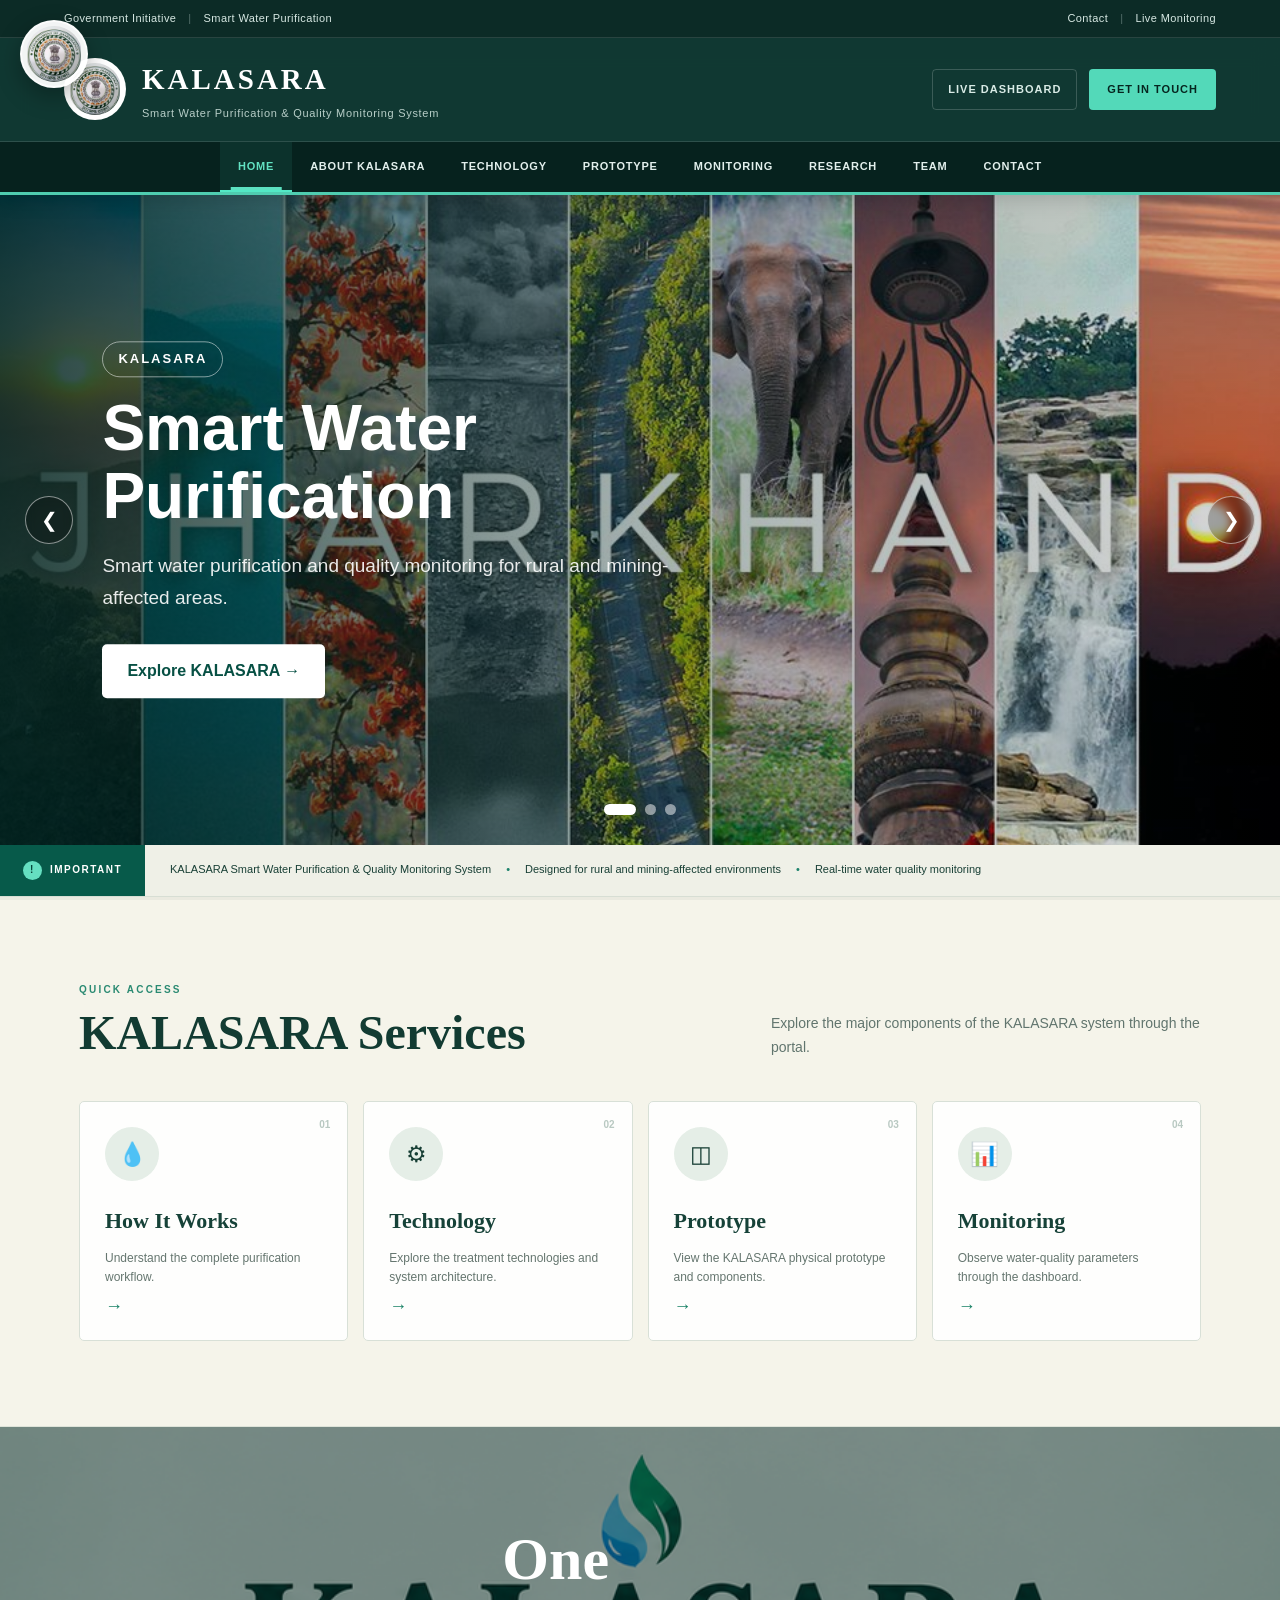
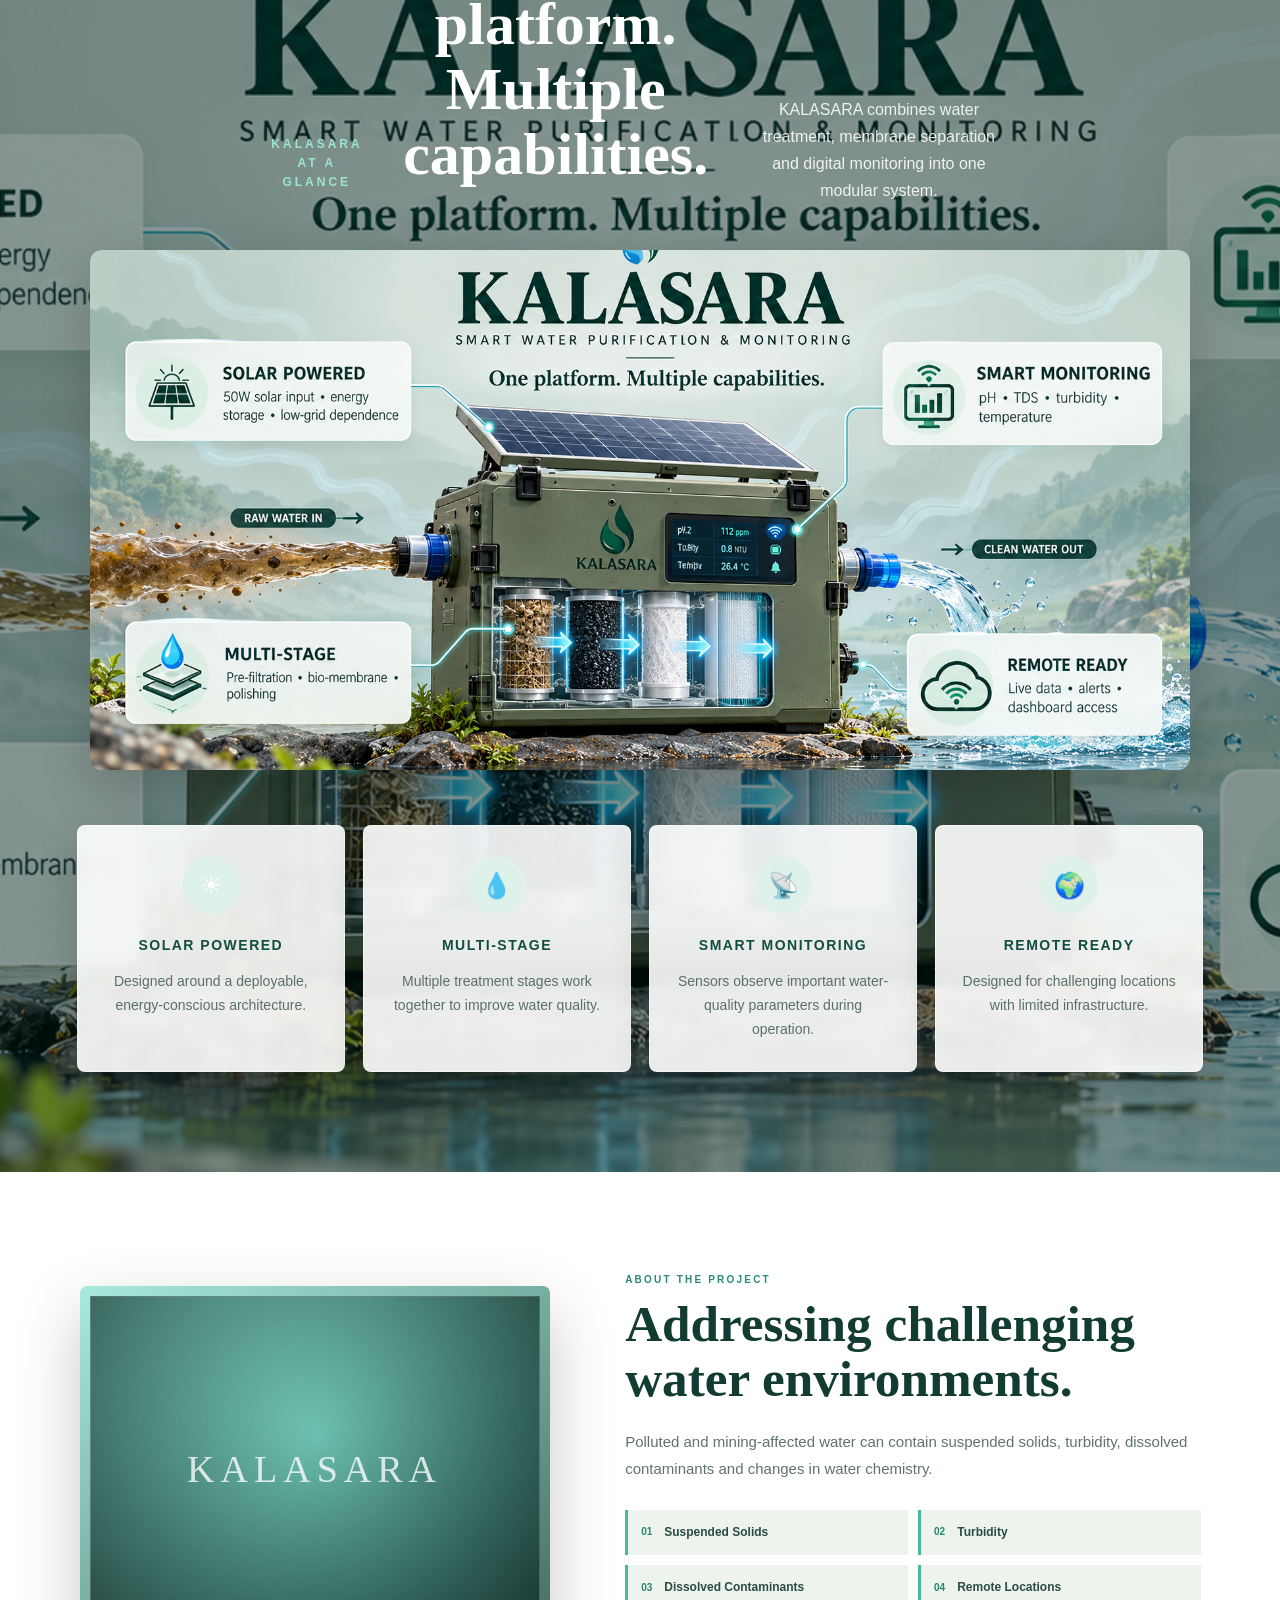
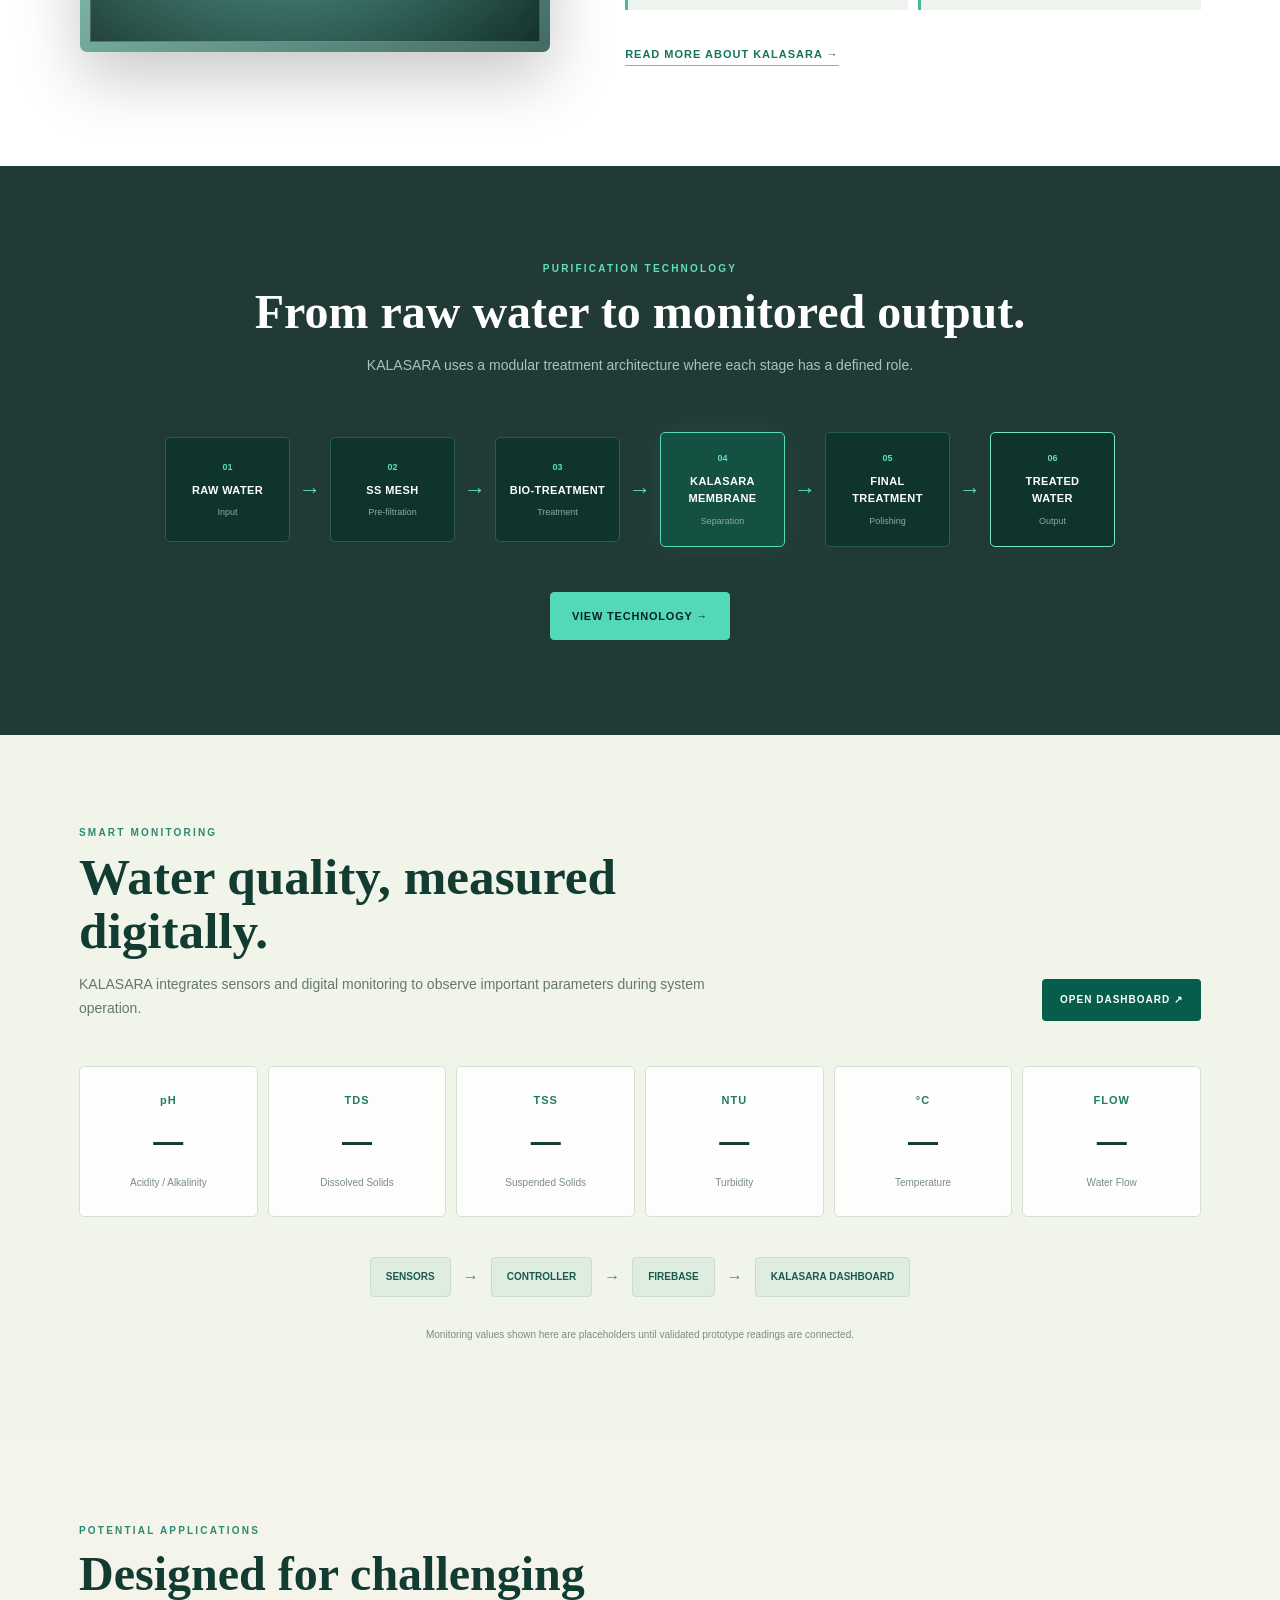
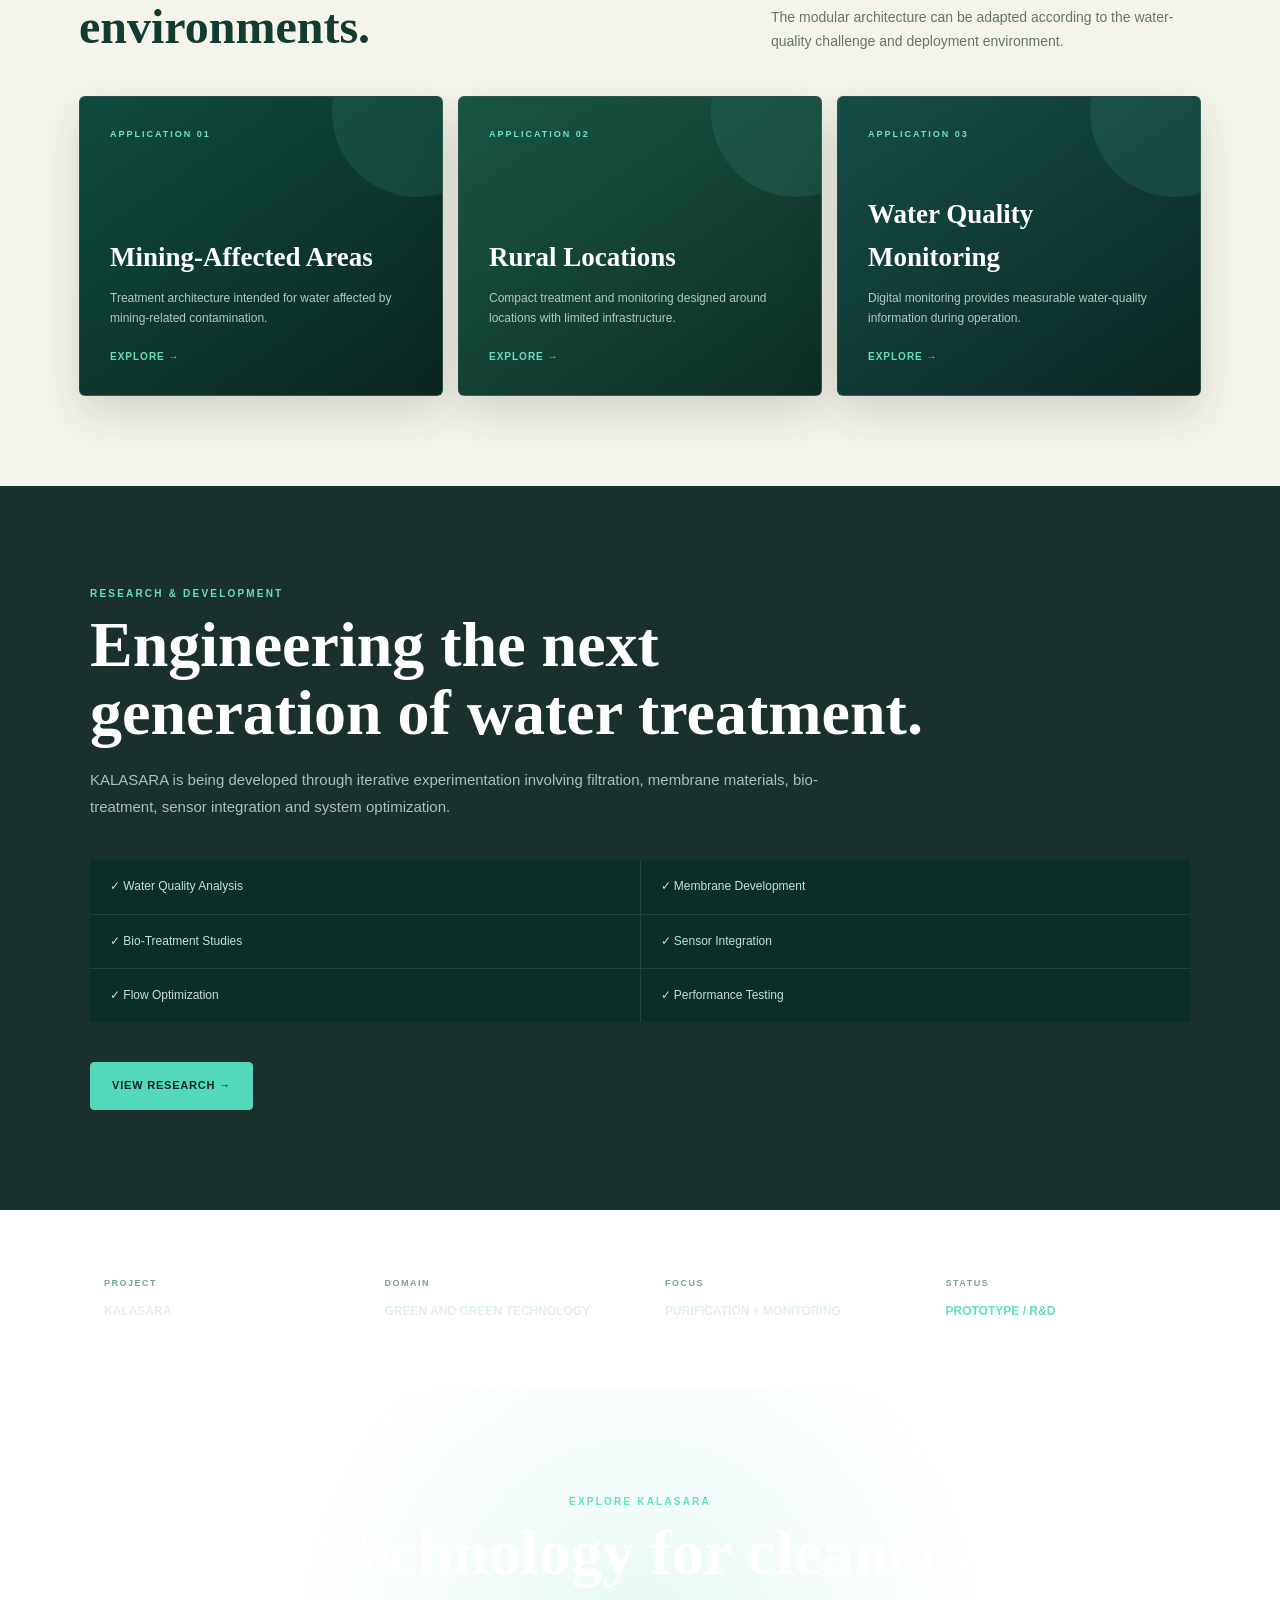
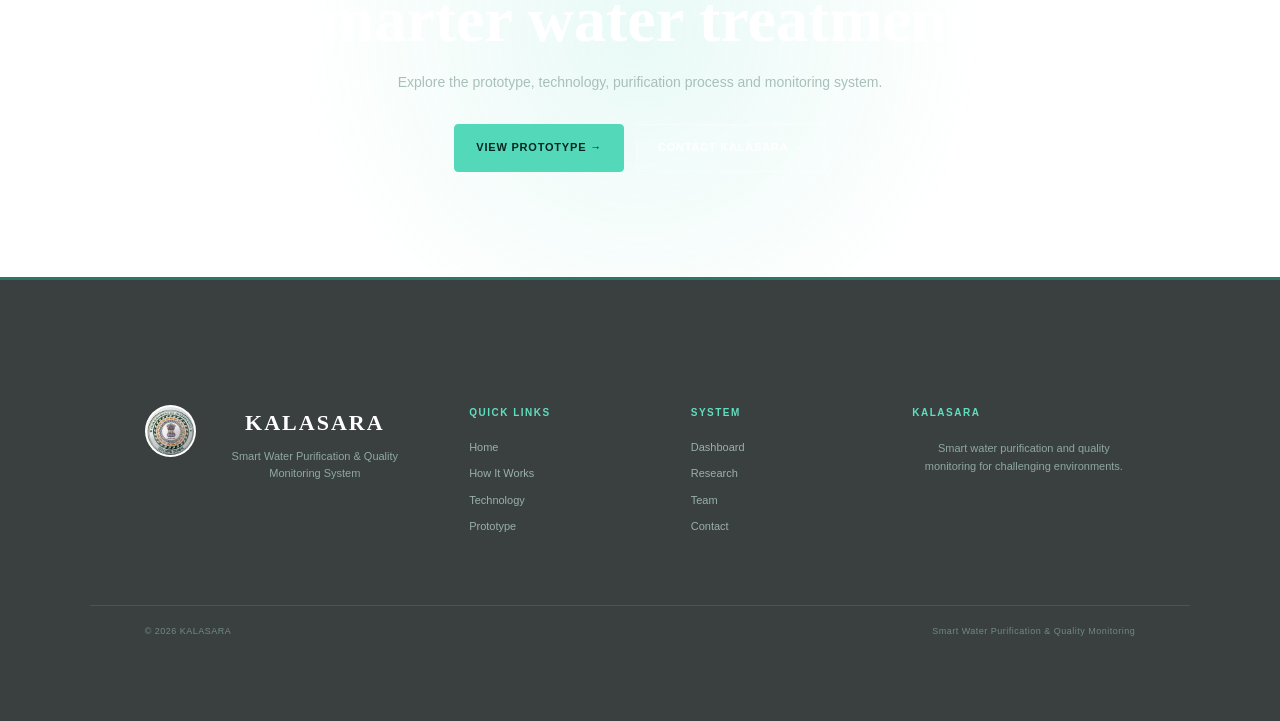
==== commit c49214ea: "Refactor KALASARA section for clarity and consistency" ====
--- a/index.html
+++ b/index.html
@@ -525,7 +525,7 @@
 
 
 
-     <!-- =====================================================
+    <!-- =====================================================
      KALASARA AT A GLANCE
      ===================================================== -->
 
@@ -536,13 +536,9 @@
         <!-- SECTION TITLE -->
         <div class="portal-section-heading">
 
-            <span>
-                KALASARA AT A GLANCE
-            </span>
-
-            <h2>
-                One platform. Multiple capabilities.
-            </h2>
+            <span>KALASARA AT A GLANCE</span>
+
+            <h2>One platform. Multiple capabilities.</h2>
 
             <p>
                 KALASARA combines water treatment,
@@ -553,12 +549,12 @@
         </div>
 
 
-        <!-- MAIN IMAGE -->
+        <!-- SINGLE IMAGE -->
         <div class="portal-glance-image">
 
             <img
                 src="images/at-a-glance-bg.jpg"
-                alt="KALASARA Water Purification and Monitoring System"
+                alt="KALASARA Smart Water Purification and Monitoring System"
             >
 
         </div>
@@ -567,16 +563,11 @@
         <!-- CAPABILITY CARDS -->
         <div class="portal-glance-grid">
 
-            <!-- CARD 1 -->
             <div class="portal-glance-card">
 
-                <div class="glance-icon">
-                    ☀
-                </div>
-
-                <h3>
-                    SOLAR POWERED
-                </h3>
+                <div class="glance-icon">☀</div>
+
+                <h3>SOLAR POWERED</h3>
 
                 <p>
                     Designed around a deployable,
@@ -586,16 +577,11 @@
             </div>
 
 
-            <!-- CARD 2 -->
             <div class="portal-glance-card">
 
-                <div class="glance-icon">
-                    💧
-                </div>
-
-                <h3>
-                    MULTI-STAGE
-                </h3>
+                <div class="glance-icon">💧</div>
+
+                <h3>MULTI-STAGE</h3>
 
                 <p>
                     Multiple treatment stages work
@@ -605,16 +591,11 @@
             </div>
 
 
-            <!-- CARD 3 -->
             <div class="portal-glance-card">
 
-                <div class="glance-icon">
-                    📡
-                </div>
-
-                <h3>
-                    SMART MONITORING
-                </h3>
+                <div class="glance-icon">📡</div>
+
+                <h3>SMART MONITORING</h3>
 
                 <p>
                     Sensors observe important
@@ -624,16 +605,11 @@
             </div>
 
 
-            <!-- CARD 4 -->
             <div class="portal-glance-card">
 
-                <div class="glance-icon">
-                    🌍
-                </div>
-
-                <h3>
-                    REMOTE READY
-                </h3>
+                <div class="glance-icon">🌍</div>
+
+                <h3>REMOTE READY</h3>
 
                 <p>
                     Designed for challenging locations
@@ -647,7 +623,6 @@
     </div>
 
 </section>
-
 
         <!-- =================================================
              ABOUT / PROBLEM
--- a/css/style.css
+++ b/css/style.css
@@ -6856,3 +6856,56 @@
     box-shadow:
         0 20px 50px rgba(0,0,0,0.20);
 }
+/* =====================================================
+   KALASARA AT A GLANCE - NORMAL IMAGE
+   ===================================================== */
+
+.portal-glance {
+    position: relative;
+    width: 100%;
+    padding: 100px 5%;
+    box-sizing: border-box;
+    background: #eef3ee;
+}
+
+/* IMAGE */
+
+.portal-glance-image {
+    width: 100%;
+    max-width: 1100px;
+    margin: 0 auto 55px;
+    text-align: center;
+}
+
+.portal-glance-image img {
+    width: 100%;
+    height: auto;
+    max-height: 520px;
+    object-fit: cover;
+    display: block;
+    margin: 0 auto;
+
+    border-radius: 12px;
+
+    box-shadow:
+        0 20px 50px rgba(0,0,0,0.18);
+}
+
+
+/* MOBILE */
+
+@media (max-width: 700px) {
+
+    .portal-glance {
+        padding: 70px 5%;
+    }
+
+    .portal-glance-image {
+        margin-bottom: 40px;
+    }
+
+    .portal-glance-image img {
+        max-height: 350px;
+    }
+
+}
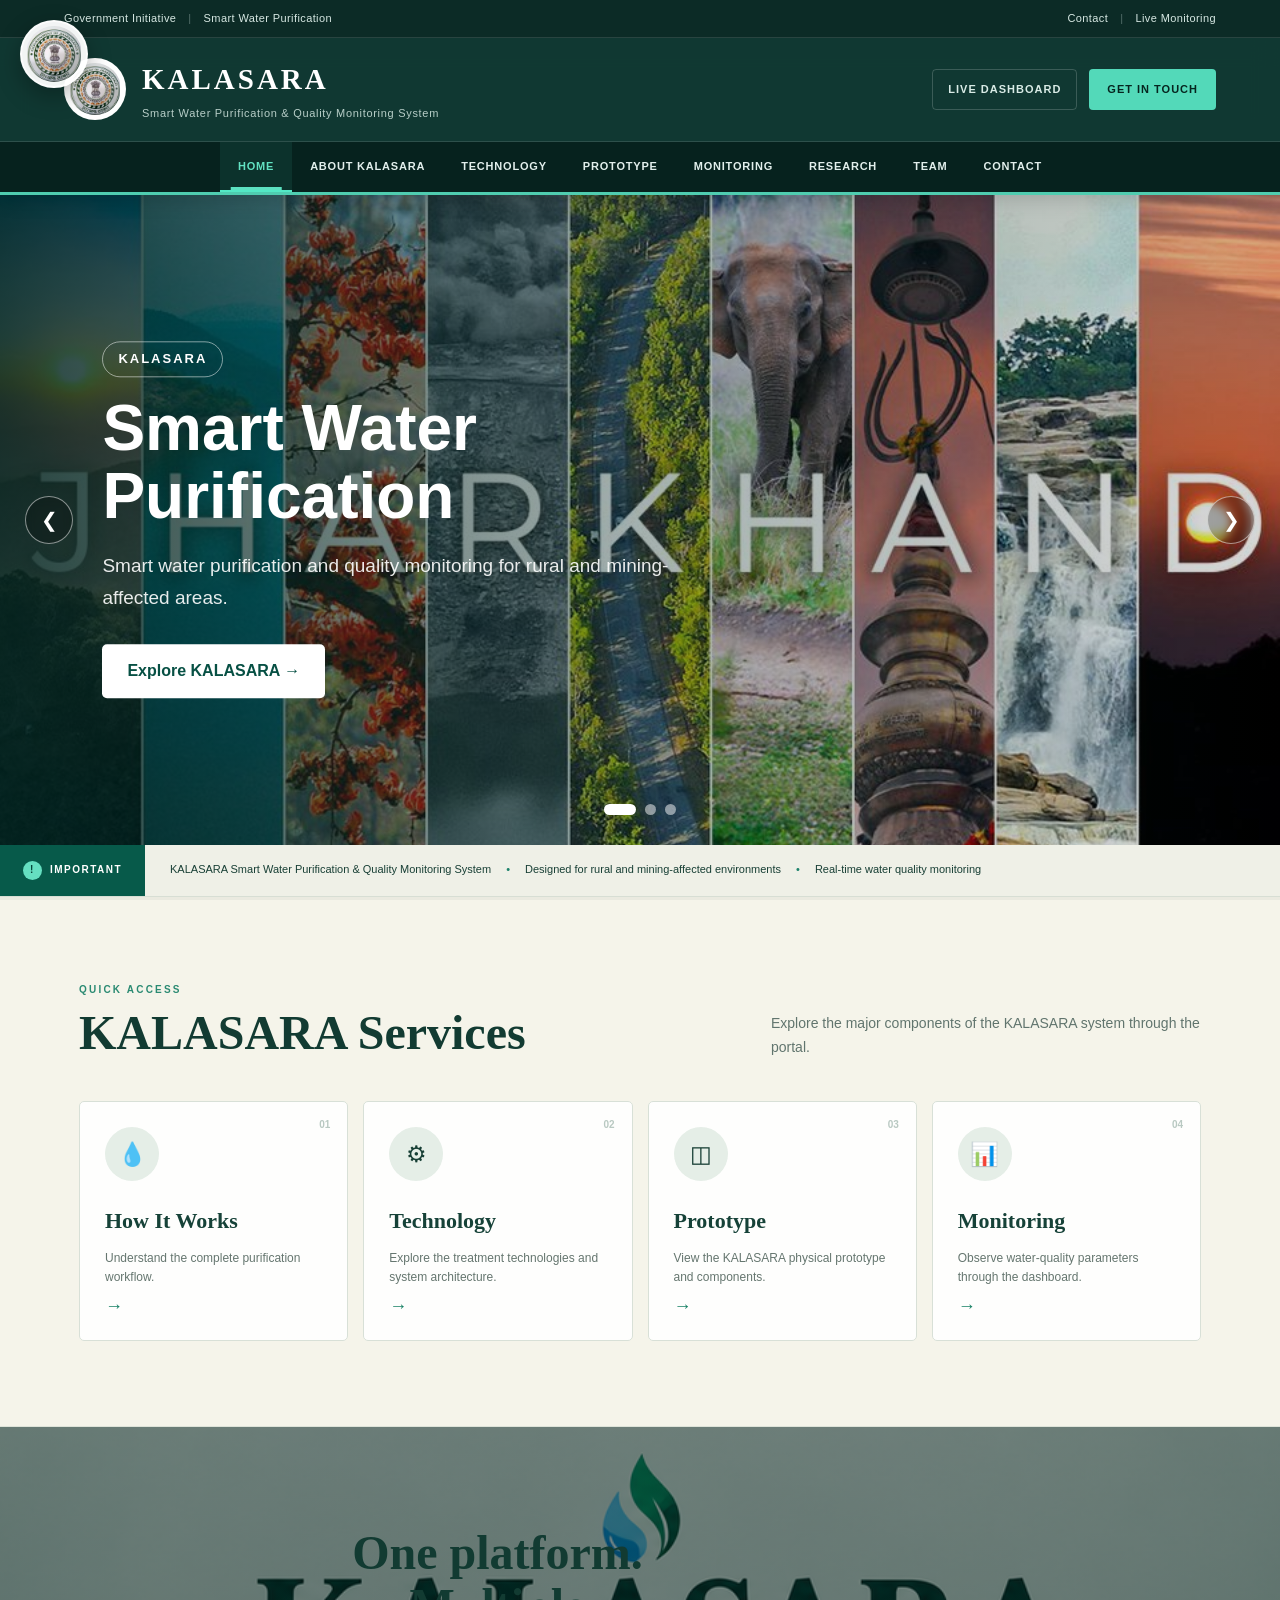
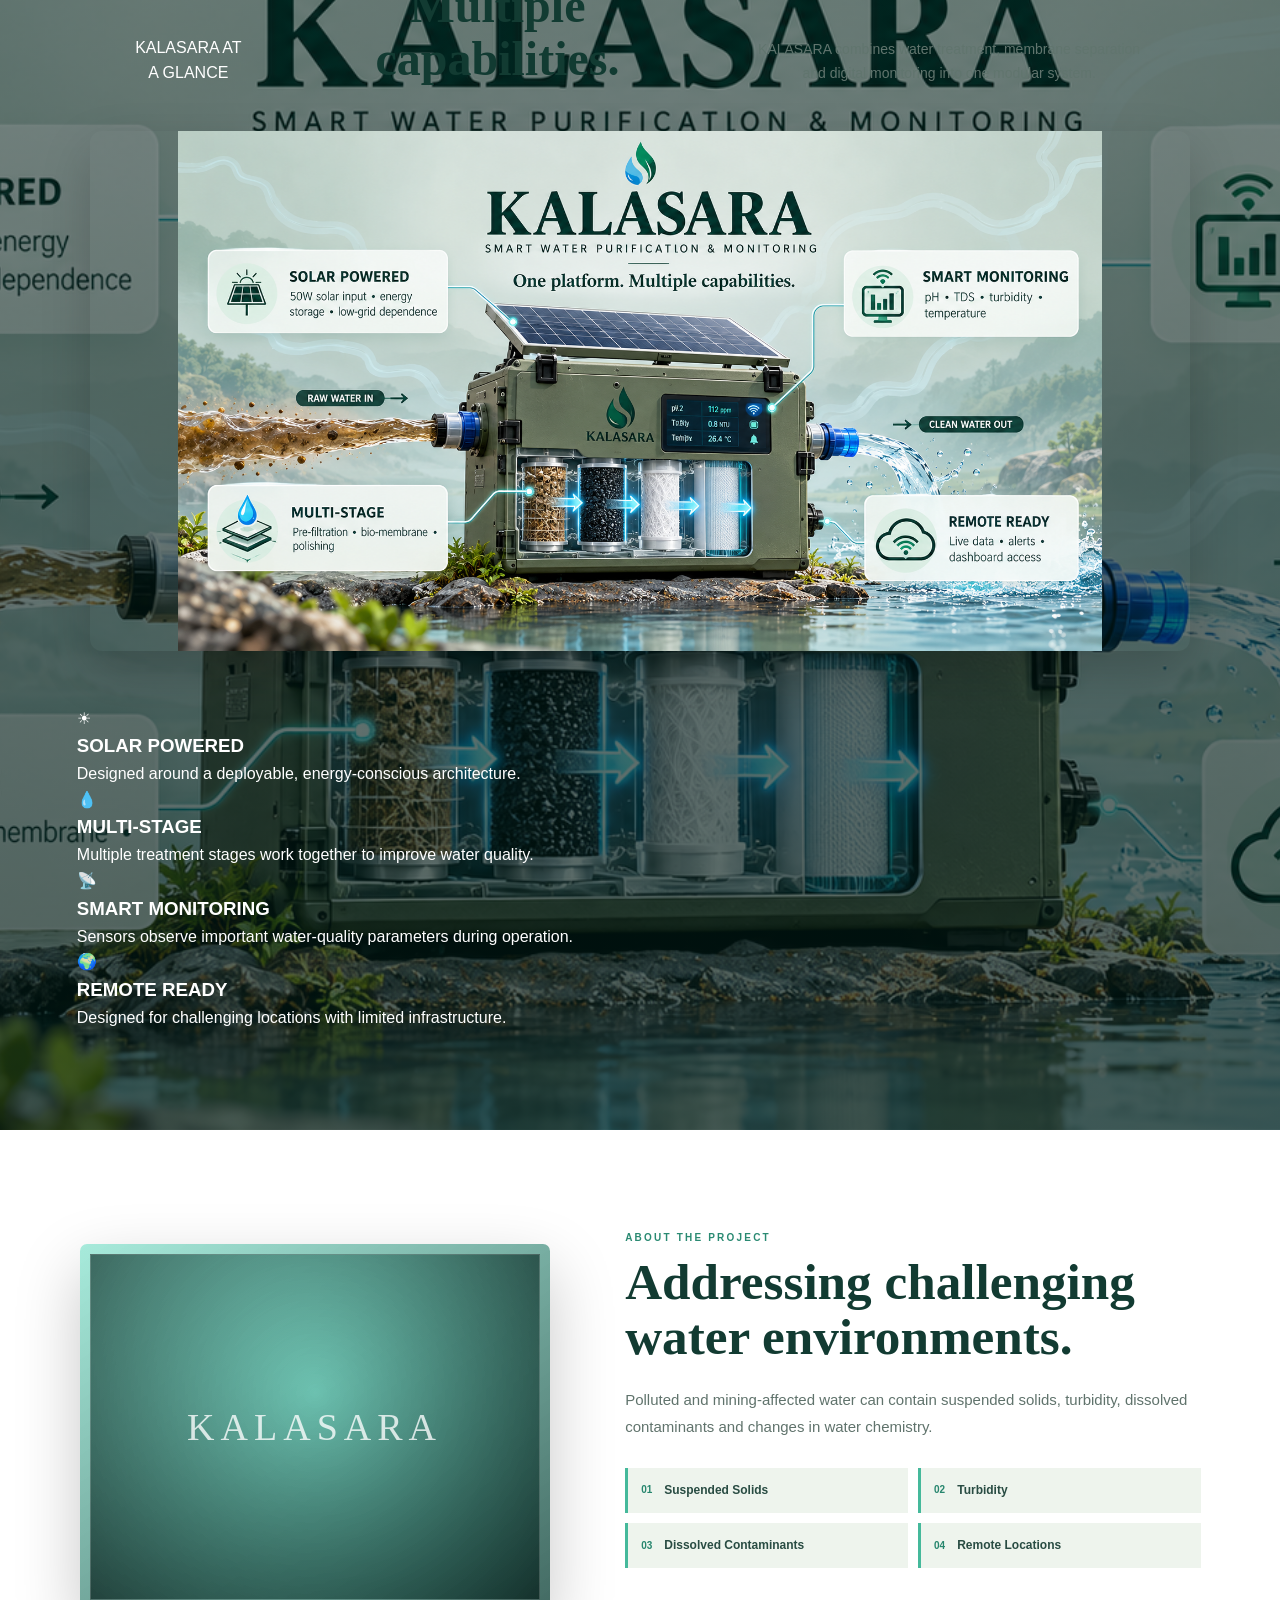
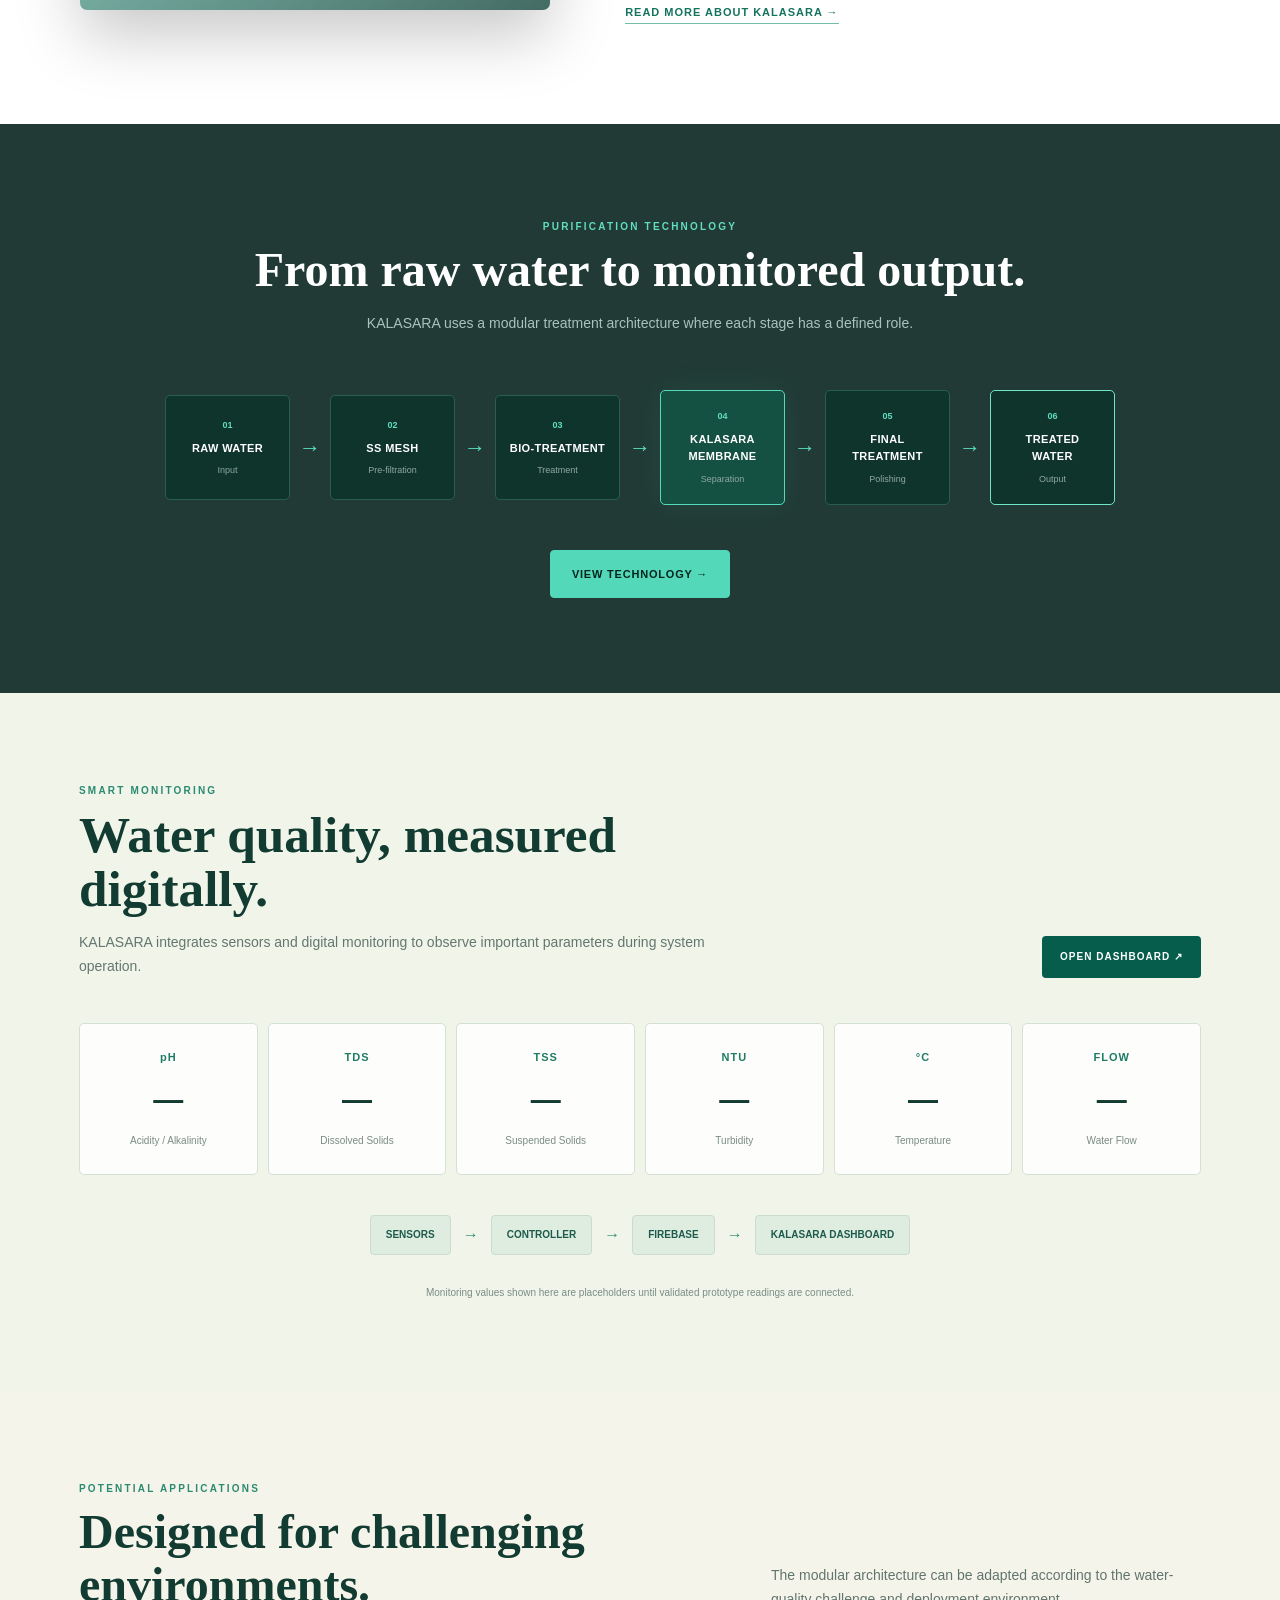
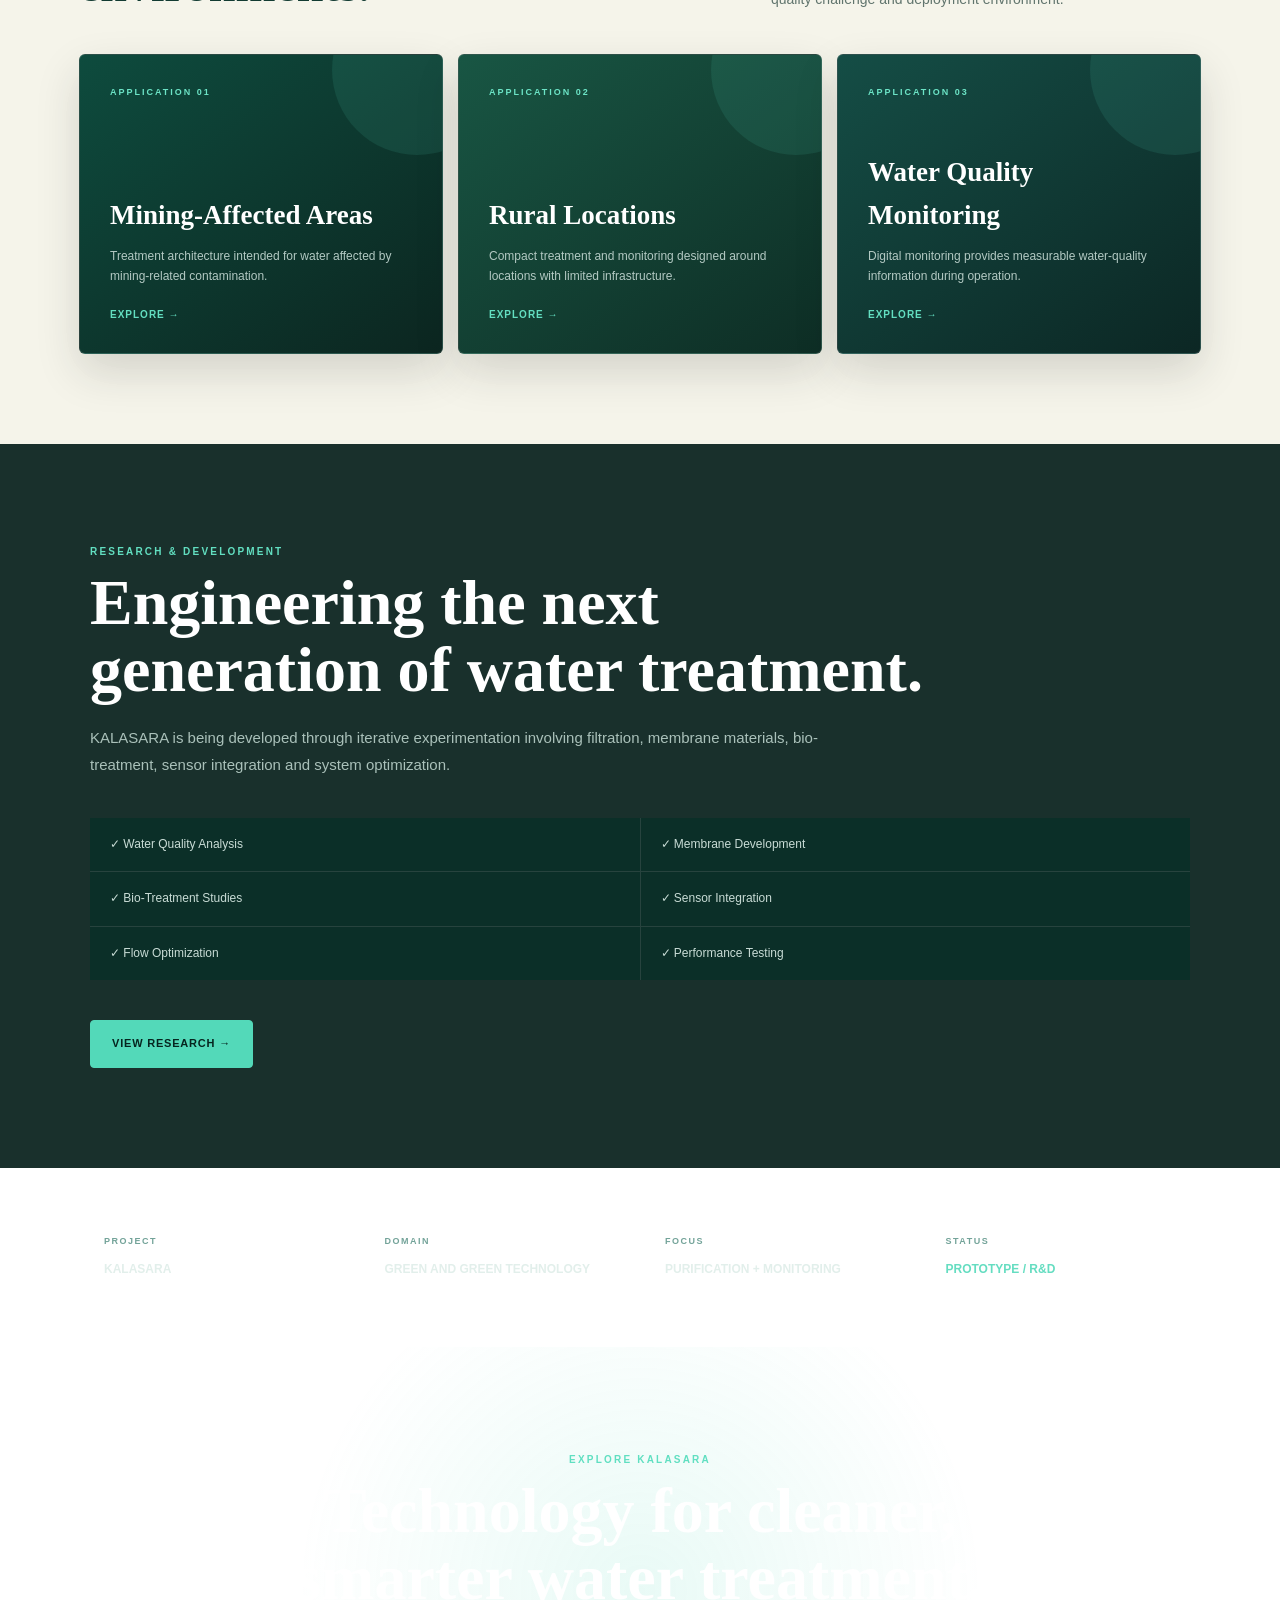
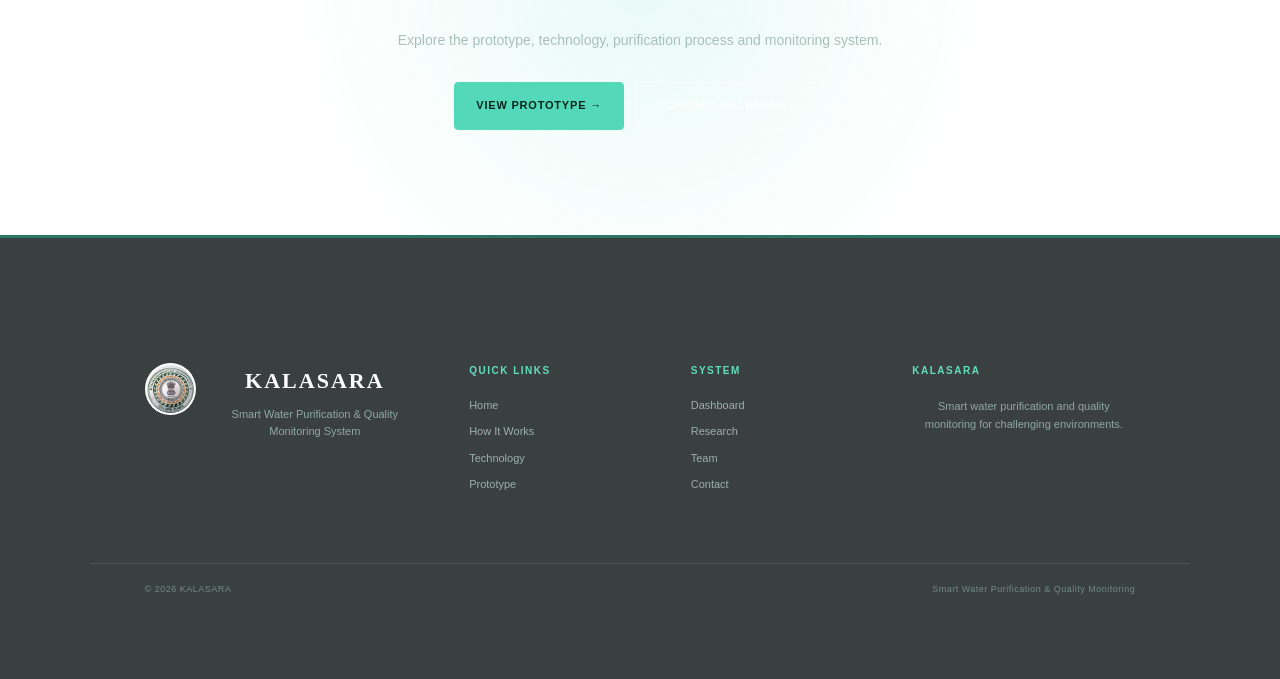
==== commit 5735c2b0: "Update index.html" ====
--- a/index.html
+++ b/index.html
@@ -1322,21 +1322,7 @@
      FOOTER
      ===================================================== -->
 
-<footer class="portal-footer"
-    style="
-        background-image:
-        linear-gradient(
-            rgba(0, 35, 30, 0.72),
-            rgba(0, 35, 30, 0.88)
-        ),
-        url('images/footer-bg.jpg');
-        background-size: cover;
-        background-position: center;
-        background-repeat: no-repeat;
-        position: relative;
-        overflow: hidden;
-        color: #ffffff;
-    ">
+<footer class="portal-footer">
 
     <!-- FOOTER CONTENT -->
 
--- a/css/style.css
+++ b/css/style.css
@@ -6579,333 +6579,128 @@
     position: relative;
     z-index: 2;
 }
+
+
+
+}
 /* =====================================================
-   KALASARA AT A GLANCE - IMAGE BACKGROUND
+   FINAL FIX - KALASARA AT A GLANCE
    ===================================================== */
 
-.portal-glance {
+/* SECTION - NO BACKGROUND IMAGE */
+
+section.portal-glance {
     position: relative !important;
+
     width: 100% !important;
-    min-height: 600px !important;
-    padding: 100px 6% !important;
+
+    min-height: auto !important;
+
+    padding: 100px 5% !important;
+
     box-sizing: border-box !important;
 
-    background-image:
-        linear-gradient(
-            rgba(0, 25, 21, 0.50),
-            rgba(0, 25, 21, 0.68)
-        ),
-        url("../images/at-a-glance-bg.jpg") !important;
-
-    background-size: cover !important;
-    background-position: center !important;
-    background-repeat: no-repeat !important;
+    background: #eef3ee !important;
+
+    background-image: none !important;
+
+    background-color: #eef3ee !important;
 
     overflow: hidden !important;
 }
 
-/* CONTENT */
-
-.portal-glance-inner {
-    ...
-}
-
-
-/* CONTENT */
-
-.portal-glance-inner {
-    position: relative;
-    z-index: 2;
-
-    max-width: 1200px;
-
-    margin: 0 auto;
-}
-
-
-/* HEADING */
-
-.portal-glance .portal-section-heading {
-    text-align: center;
-
-    max-width: 850px;
-
-    margin: 0 auto 45px;
-}
-
-.portal-glance .portal-section-heading span {
-    display: block;
-
-    margin-bottom: 12px;
-
-    color: #9ce5d0;
-
-    font-size: 12px;
-
-    font-weight: 800;
-
-    letter-spacing: 3px;
-}
-
-.portal-glance .portal-section-heading h2 {
-    margin: 0 0 18px;
-
-    color: #ffffff;
-
-    font-size: clamp(36px, 5vw, 60px);
-
-    line-height: 1.08;
-}
-
-.portal-glance .portal-section-heading p {
-    margin: 0;
-
-    color: rgba(255,255,255,0.88);
-
-    font-size: 16px;
-
-    line-height: 1.7;
+
+/* SECTION CONTENT */
+
+section.portal-glance .portal-glance-inner {
+    position: relative !important;
+
+    z-index: 5 !important;
+
+    max-width: 1200px !important;
+
+    margin: 0 auto !important;
+}
+
+
+/* TITLE */
+
+section.portal-glance .portal-section-heading {
+    position: relative !important;
+
+    z-index: 5 !important;
+
+    text-align: center !important;
+
+    margin-bottom: 45px !important;
+}
+
+
+/* SINGLE IMAGE */
+
+section.portal-glance .portal-glance-image {
+    position: relative !important;
+
+    z-index: 5 !important;
+
+    width: 100% !important;
+
+    max-width: 1100px !important;
+
+    margin: 0 auto 55px !important;
+
+    text-align: center !important;
+
+    background: transparent !important;
+}
+
+
+/* IMAGE ITSELF */
+
+section.portal-glance .portal-glance-image img {
+    display: block !important;
+
+    width: 100% !important;
+
+    max-width: 1100px !important;
+
+    height: auto !important;
+
+    max-height: 520px !important;
+
+    object-fit: contain !important;
+
+    margin: 0 auto !important;
+
+    border-radius: 12px !important;
+
+    box-shadow: 0 20px 50px rgba(0,0,0,0.18) !important;
 }
 
 
 /* CARDS */
 
-.portal-glance-grid {
-    display: grid;
-
-    grid-template-columns:
-        repeat(4, 1fr);
-
-    gap: 18px;
-}
-
-
-/* CARD */
-
-.portal-glance-card {
-    min-height: 230px;
-
-    padding: 30px 24px;
-
-    box-sizing: border-box;
-
-    border-radius: 8px;
-
-    background: rgba(255,255,255,0.90);
-
-    border: 1px solid rgba(255,255,255,0.55);
-
-    box-shadow:
-        0 15px 40px rgba(0,0,0,0.18);
-
-    text-align: center;
-
-    backdrop-filter: blur(5px);
-
-    transition:
-        transform 0.3s ease,
-        background 0.3s ease;
-}
-
-.portal-glance-card:hover {
-    transform: translateY(-8px);
-
-    background: rgba(255,255,255,0.96);
-}
-
-
-/* ICON */
-
-.glance-icon {
-    width: 58px;
-    height: 58px;
-
-    margin: 0 auto 20px;
-
-    display: flex;
-
-    align-items: center;
-    justify-content: center;
-
-    border-radius: 50%;
-
-    background: #dff2e9;
-
-    font-size: 25px;
-}
-
-
-/* CARD TITLE */
-
-.portal-glance-card h3 {
-    margin: 0 0 14px;
-
-    color: #124d43;
-
-    font-size: 14px;
-
-    letter-spacing: 1.5px;
-
-    font-weight: 800;
-}
-
-
-/* CARD TEXT */
-
-.portal-glance-card p {
-    margin: 0;
-
-    color: #5b706b;
-
-    font-size: 14px;
-
-    line-height: 1.7;
+section.portal-glance .portal-glance-grid {
+    position: relative !important;
+
+    z-index: 5 !important;
 }
 
 
 /* MOBILE */
 
-@media (max-width: 900px) {
-
-    .portal-glance-grid {
-        grid-template-columns:
-            repeat(2, 1fr);
-    }
-
-}
-
-@media (max-width: 600px) {
-
-    .portal-glance {
-        padding: 70px 5%;
-    }
-
-    .portal-glance-grid {
-        grid-template-columns: 1fr;
-    }
-
-    .portal-glance-card {
-        min-height: auto;
-    }
-
-}
-/* =====================================================
-   FORCE KALASARA AT A GLANCE BACKGROUND
-   ===================================================== */
-
-.portal-glance {
-    position: relative !important;
-    width: 100% !important;
-    min-height: 600px !important;
-
-    padding: 100px 6% !important;
-    box-sizing: border-box !important;
-
-    background-image:
-        linear-gradient(
-            rgba(0, 20, 15, 0.45),
-            rgba(0, 20, 15, 0.65)
-        ),
-        url("../images/at-a-glance-bg.jpg") !important;
-
-    background-size: cover !important;
-    background-position: center !important;
-    background-repeat: no-repeat !important;
-
-    overflow: hidden !important;
-}
-/* FORCE AT A GLANCE BACKGROUND */
-.portal-glance {
-    background: url("../images/at-a-glance-bg.jpg") center center / cover no-repeat !important;
-    min-height: 600px !important;
-    position: relative !important;
-}
-
-.portal-glance::before {
-    content: "";
-    position: absolute;
-    inset: 0;
-    background: rgba(0, 30, 25, 0.45);
-    z-index: 0;
-}
-
-.portal-glance-inner {
-    position: relative !important;
-    z-index: 2 !important;
-}
-/* =====================================================
-   AT A GLANCE - IMAGE
-   ===================================================== */
-
-.portal-glance-image {
-    width: 100%;
-    max-width: 1100px;
-    margin: 0 auto 50px;
-    text-align: center;
-}
-
-.portal-glance-image img {
-    width: 100%;
-    height: auto;
-    max-height: 500px;
-    object-fit: cover;
-    display: block;
-
-    border-radius: 12px;
-
-    box-shadow:
-        0 20px 50px rgba(0,0,0,0.20);
-}
-/* =====================================================
-   KALASARA AT A GLANCE - NORMAL IMAGE
-   ===================================================== */
-
-.portal-glance {
-    position: relative;
-    width: 100%;
-    padding: 100px 5%;
-    box-sizing: border-box;
-    background: #eef3ee;
-}
-
-/* IMAGE */
-
-.portal-glance-image {
-    width: 100%;
-    max-width: 1100px;
-    margin: 0 auto 55px;
-    text-align: center;
-}
-
-.portal-glance-image img {
-    width: 100%;
-    height: auto;
-    max-height: 520px;
-    object-fit: cover;
-    display: block;
-    margin: 0 auto;
-
-    border-radius: 12px;
-
-    box-shadow:
-        0 20px 50px rgba(0,0,0,0.18);
-}
-
-
-/* MOBILE */
-
 @media (max-width: 700px) {
 
-    .portal-glance {
-        padding: 70px 5%;
-    }
-
-    .portal-glance-image {
-        margin-bottom: 40px;
-    }
-
-    .portal-glance-image img {
-        max-height: 350px;
-    }
-
-}
+    section.portal-glance {
+        padding: 70px 5% !important;
+    }
+
+    section.portal-glance .portal-glance-image {
+        margin-bottom: 40px !important;
+    }
+
+    section.portal-glance .portal-glance-image img {
+        max-height: 350px !important;
+    }
+
+}
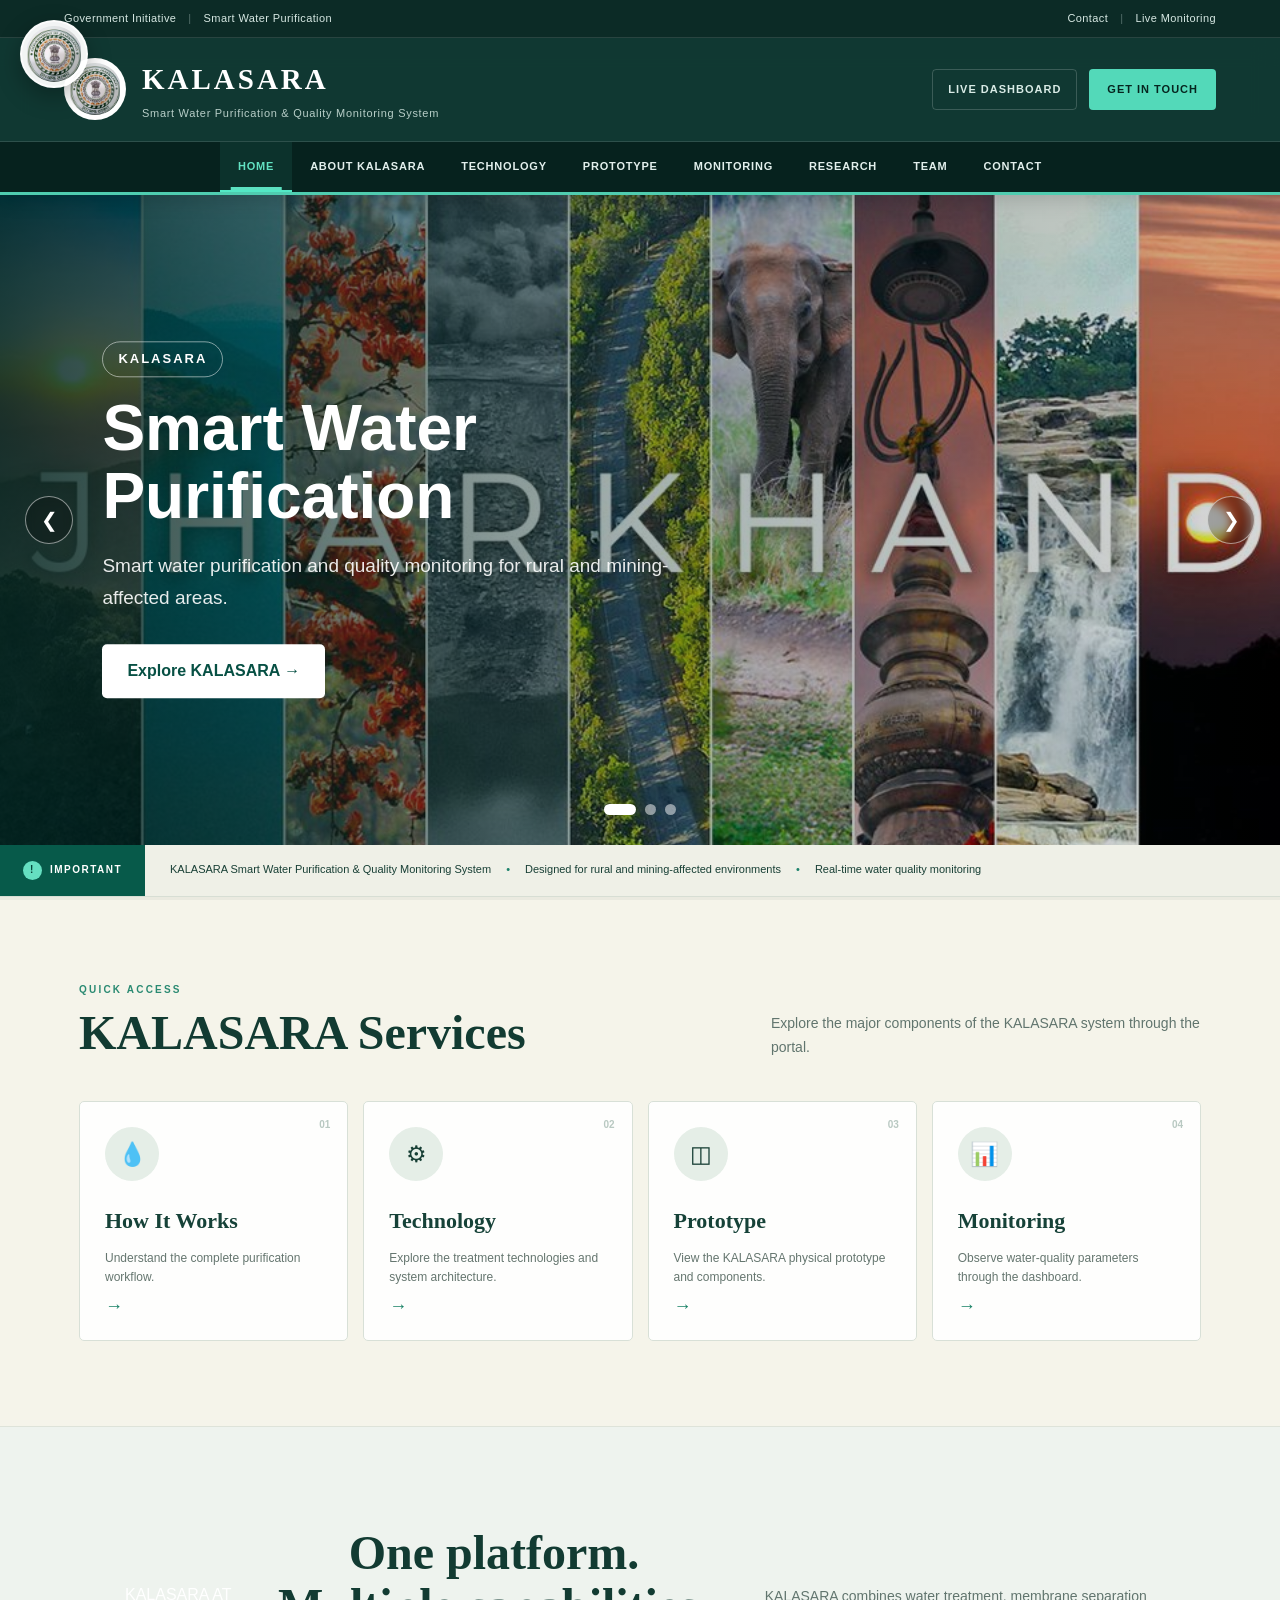
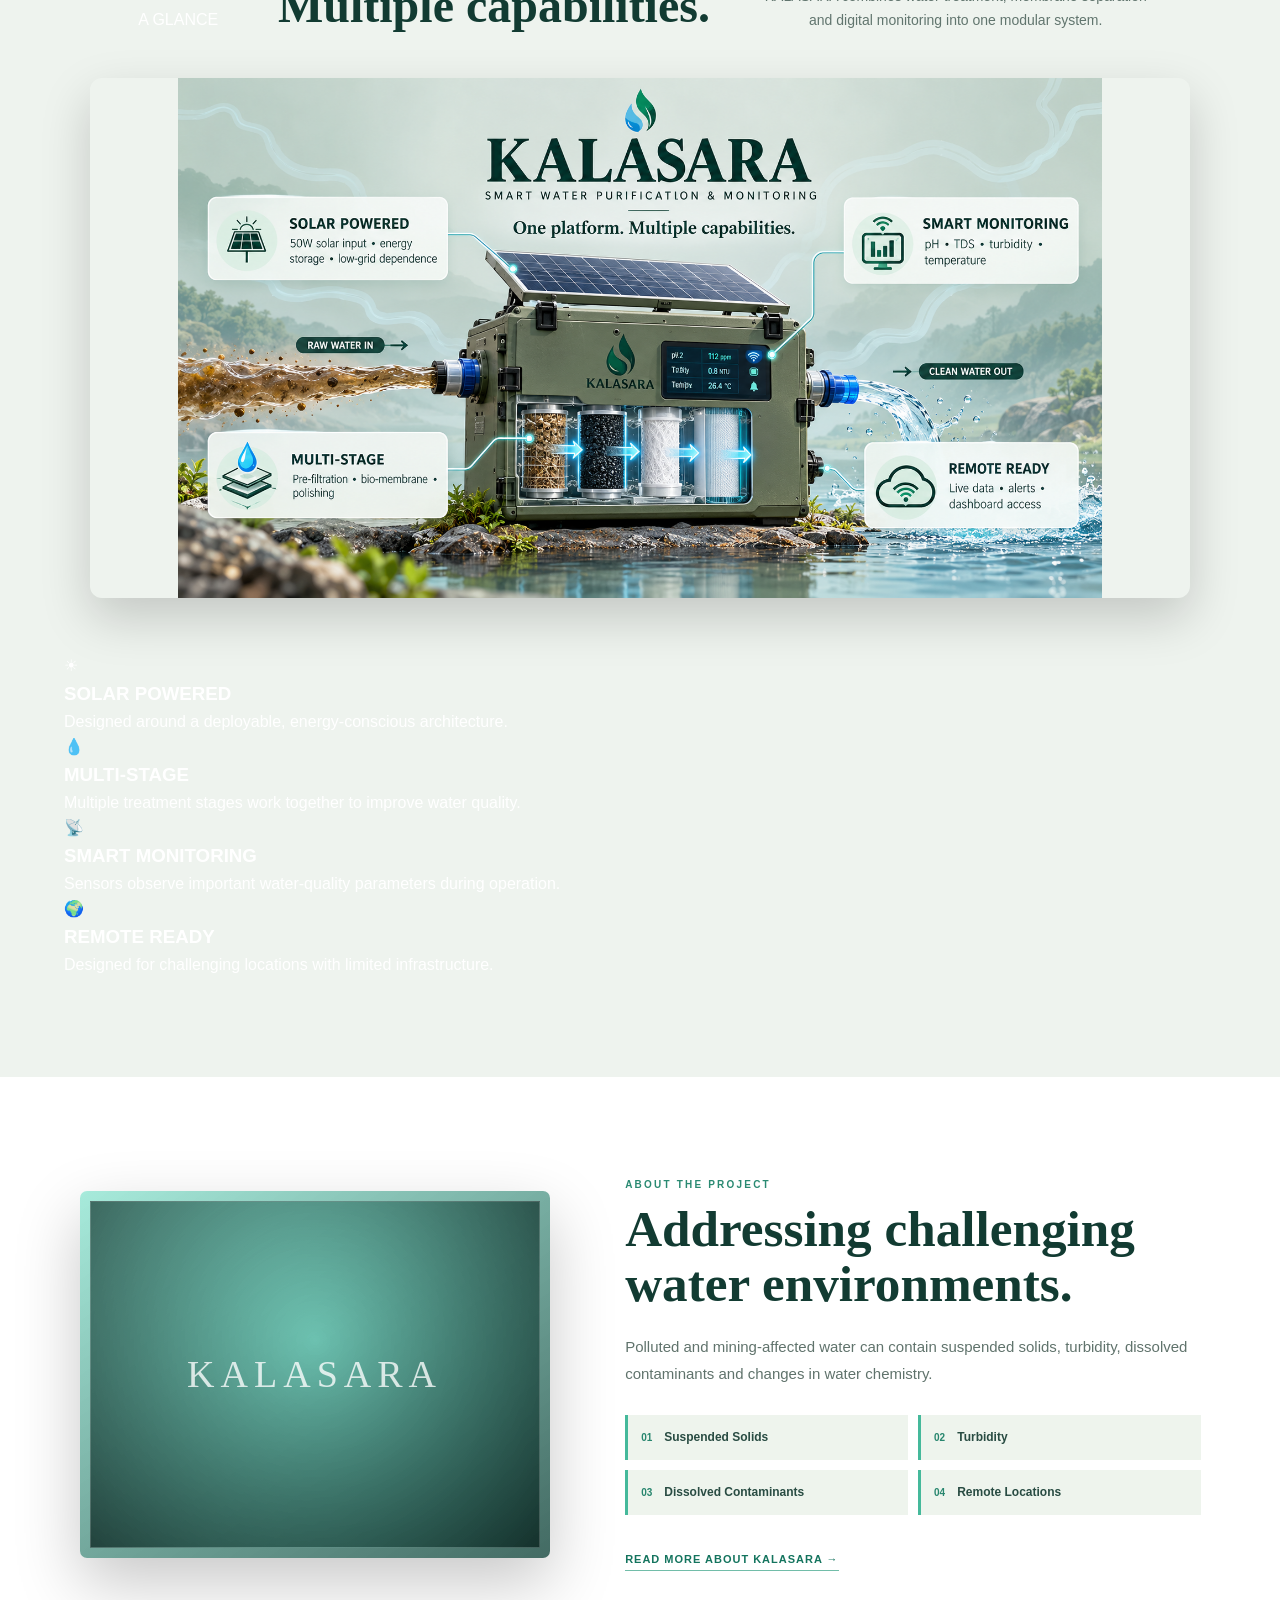
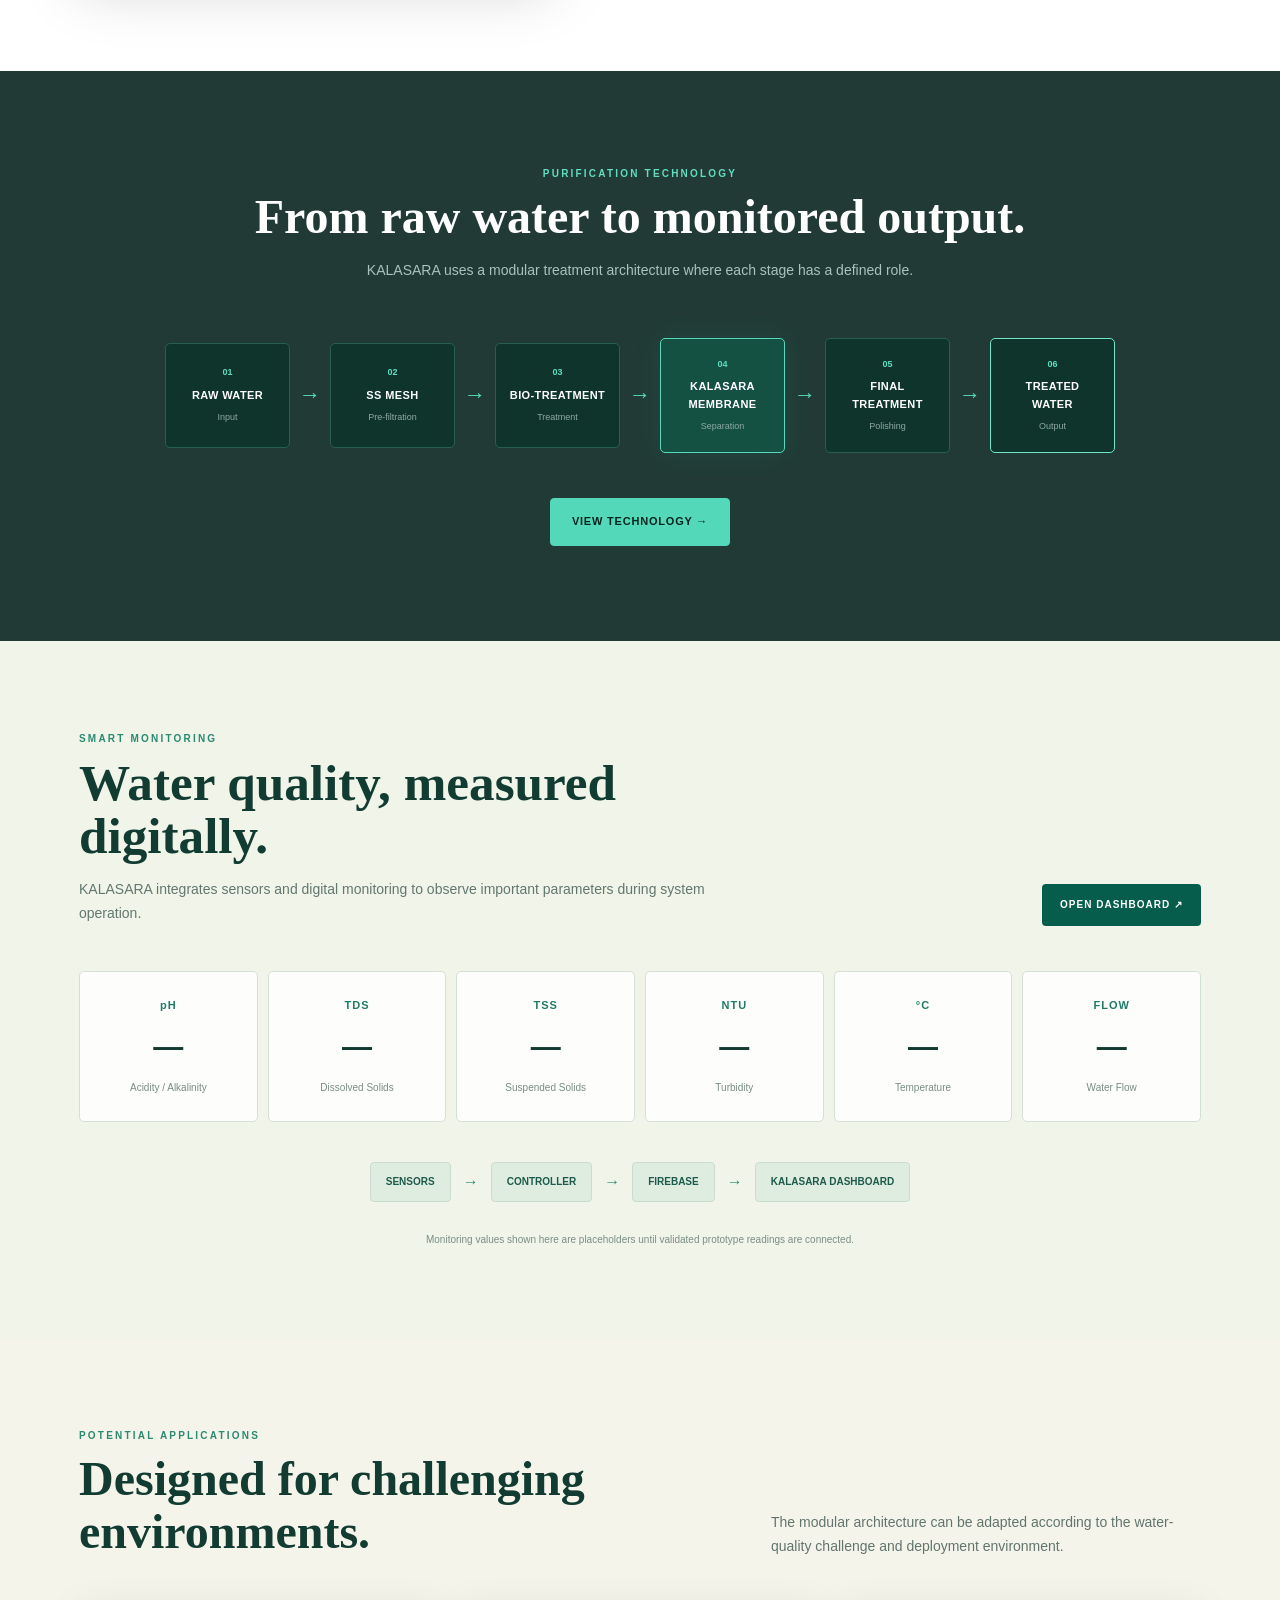
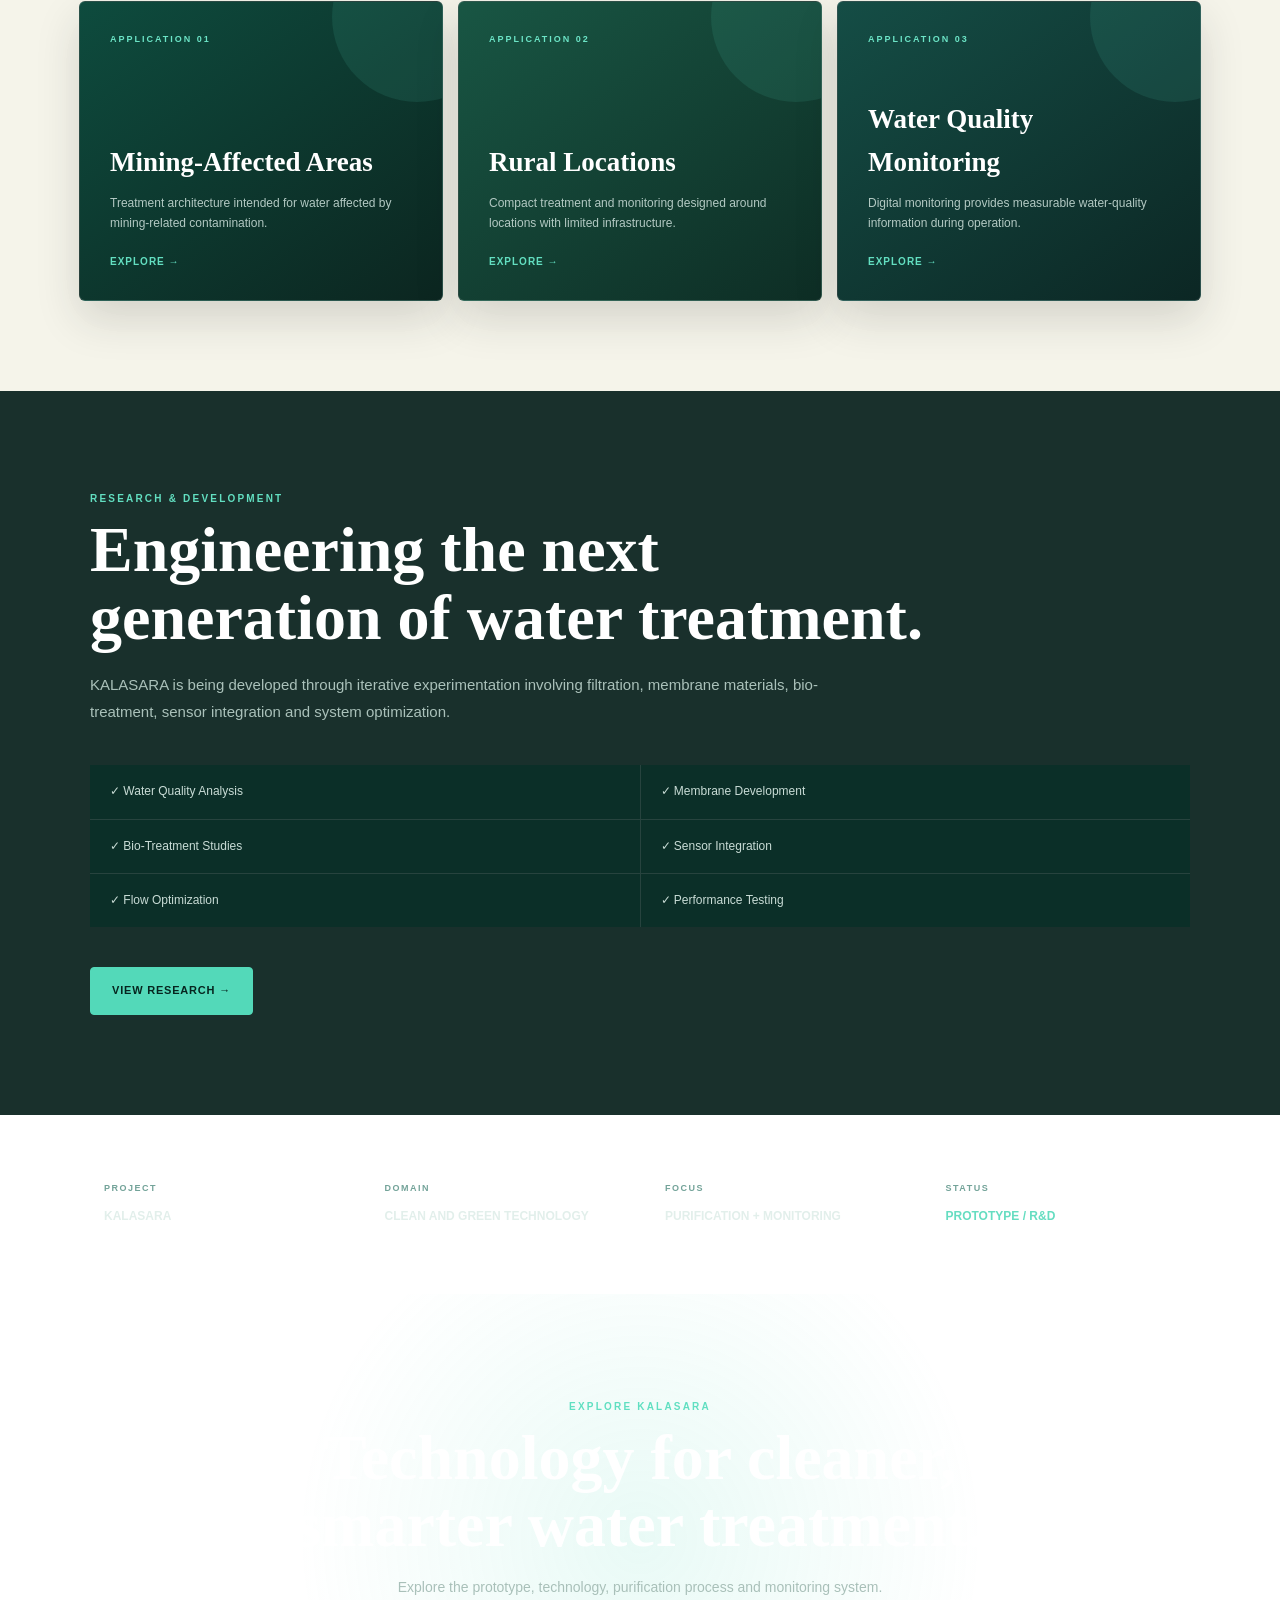
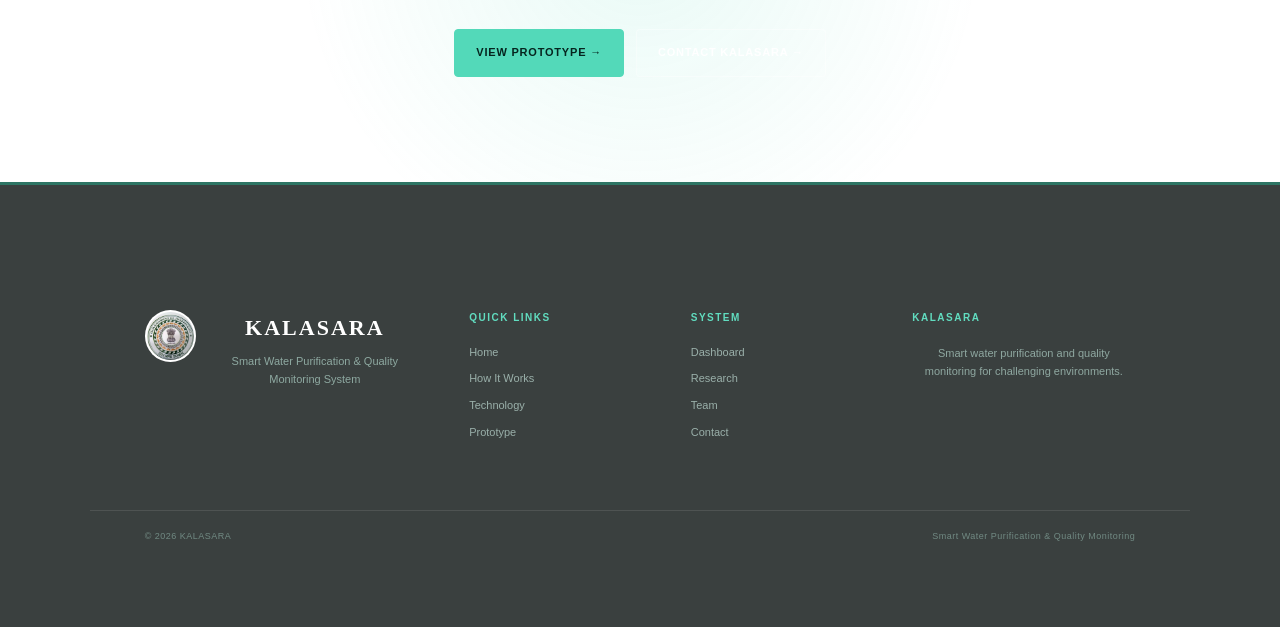
==== commit d0218b52: "Update index.html" ====
--- a/index.html
+++ b/index.html
@@ -1235,7 +1235,7 @@
                 </span>
 
                 <strong>
-                    GREEN AND GREEN TECHNOLOGY
+                    CLEAN AND GREEN TECHNOLOGY
                 </strong>
 
             </div>
--- a/css/style.css
+++ b/css/style.css
@@ -5621,11 +5621,22 @@
 .portal-footer {
     position: relative;
 
-    background: rgba(2,16,13,0.97);
+    background-image:
+        linear-gradient(
+            rgba(0, 35, 30, 0.72),
+            rgba(0, 35, 30, 0.88)
+        ),
+        url("../images/footer-bg.jpg");
+
+    background-size: cover;
+    background-position: center;
+    background-repeat: no-repeat;
 
     color: #ffffff;
 
     border-top: 3px solid #2d7564;
+
+    overflow: hidden;
 }
 
 .portal-footer-main {
@@ -6541,45 +6552,7 @@
 }
 /* =====================================================
    KALASARA FOOTER BACKGROUND IMAGE
-   ===================================================== */
-
-.site-footer {
-    position: relative;
-
-    background-image:
-        linear-gradient(
-            rgba(0, 35, 30, 0.88),
-            rgba(0, 35, 30, 0.92)
-        ),
-        url("../images/footer-bg.jpg");
-
-    background-size: cover;
-    background-position: center;
-    background-repeat: no-repeat;
-
-    color: white;
-    overflow: hidden;
-}
-
-.site-footer > * {
-    position: relative;
-    z-index: 2;
-}
-.portal-footer {
-    background-size: cover !important;
-    background-position: center !important;
-    background-repeat: no-repeat !important;
-    position: relative !important;
-    overflow: hidden !important;
-    color: #ffffff !important;
-}
-
-.portal-footer-main,
-.portal-footer-bottom {
-    position: relative;
-    z-index: 2;
-}
-
+   ============================================
 
 
 }
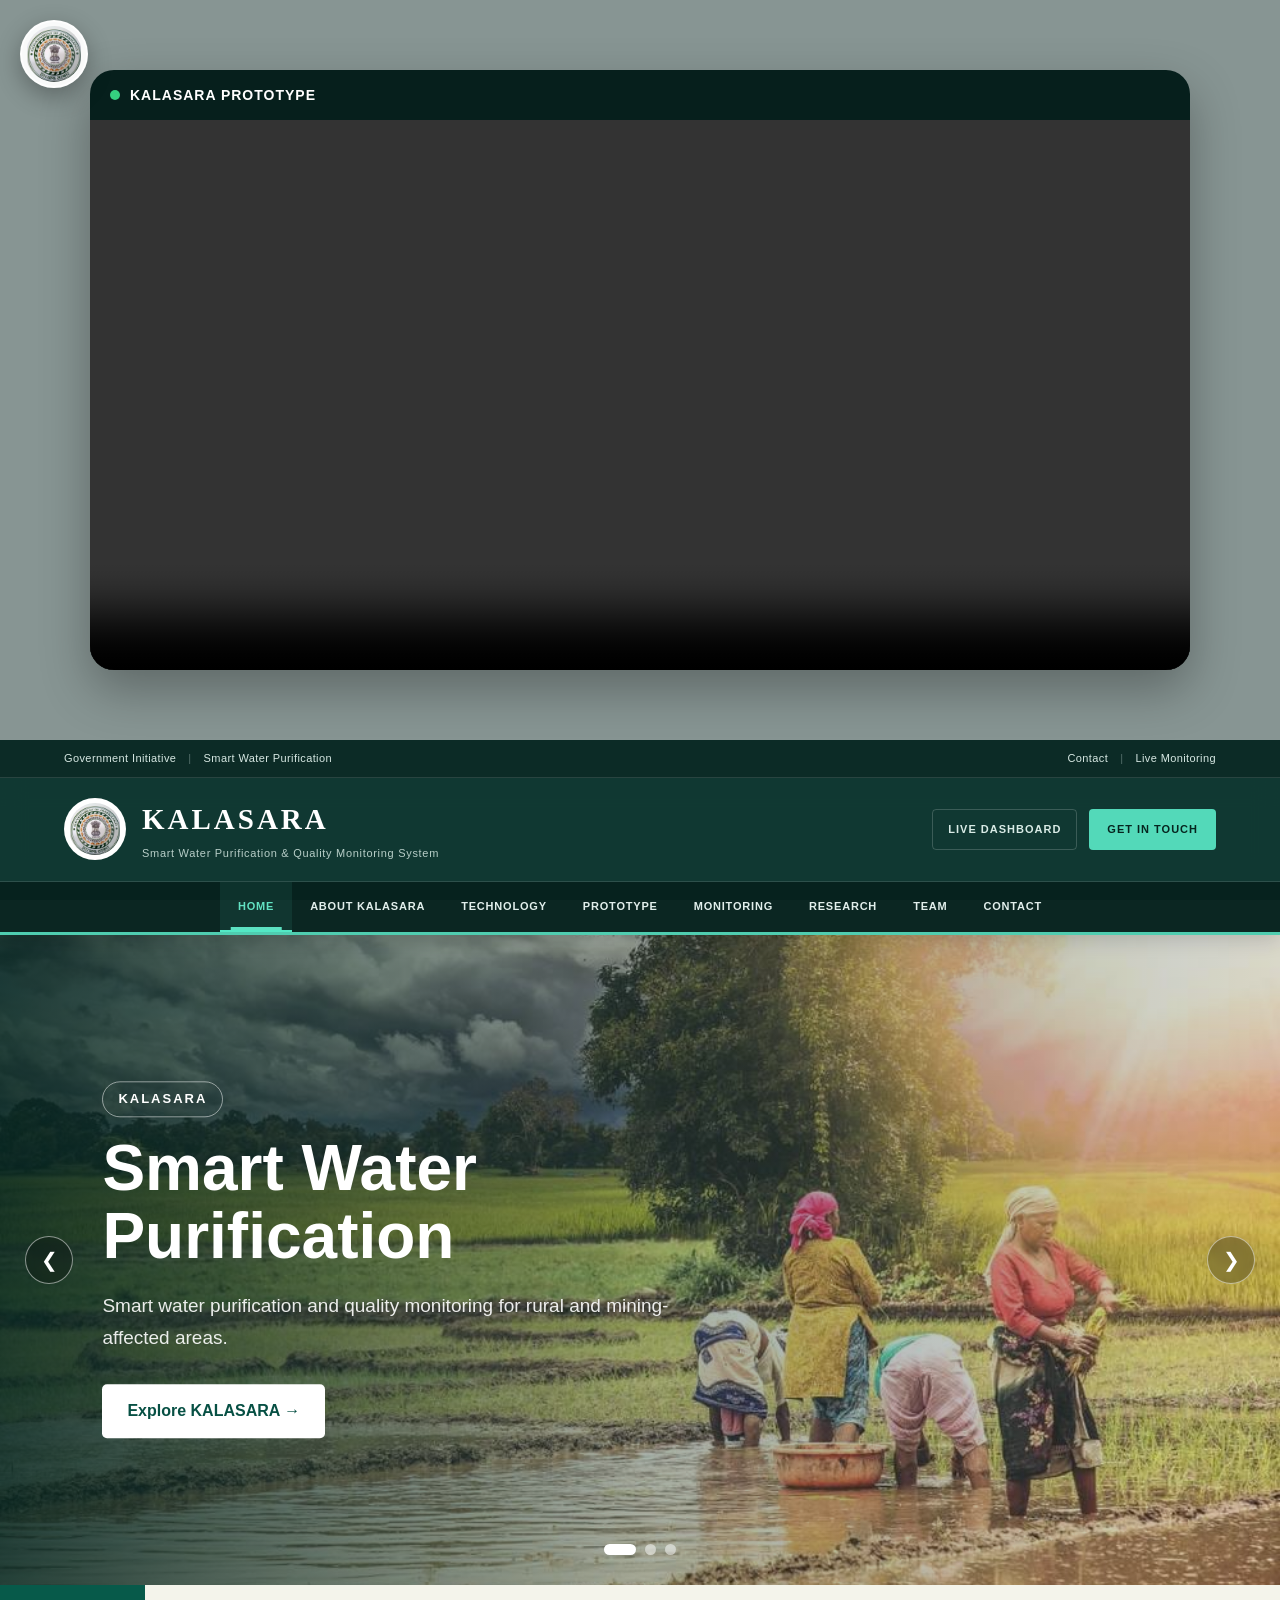
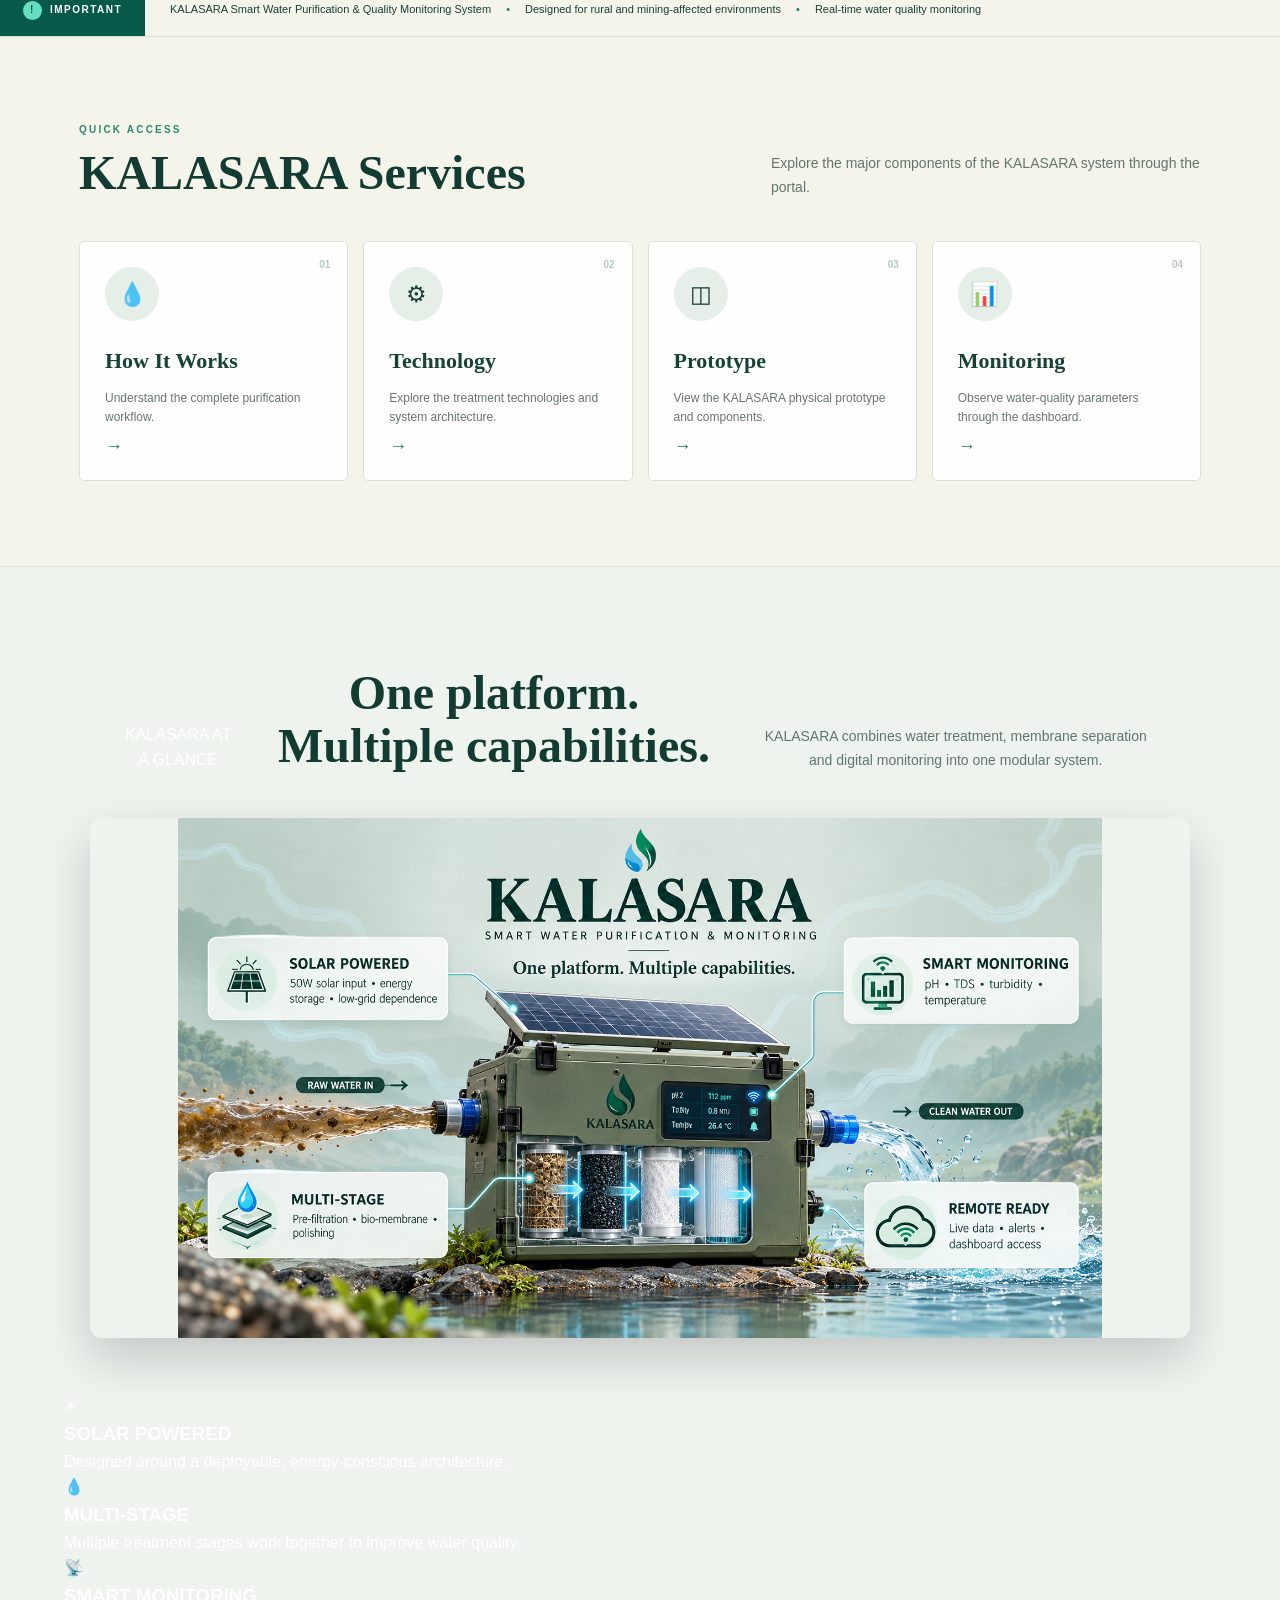
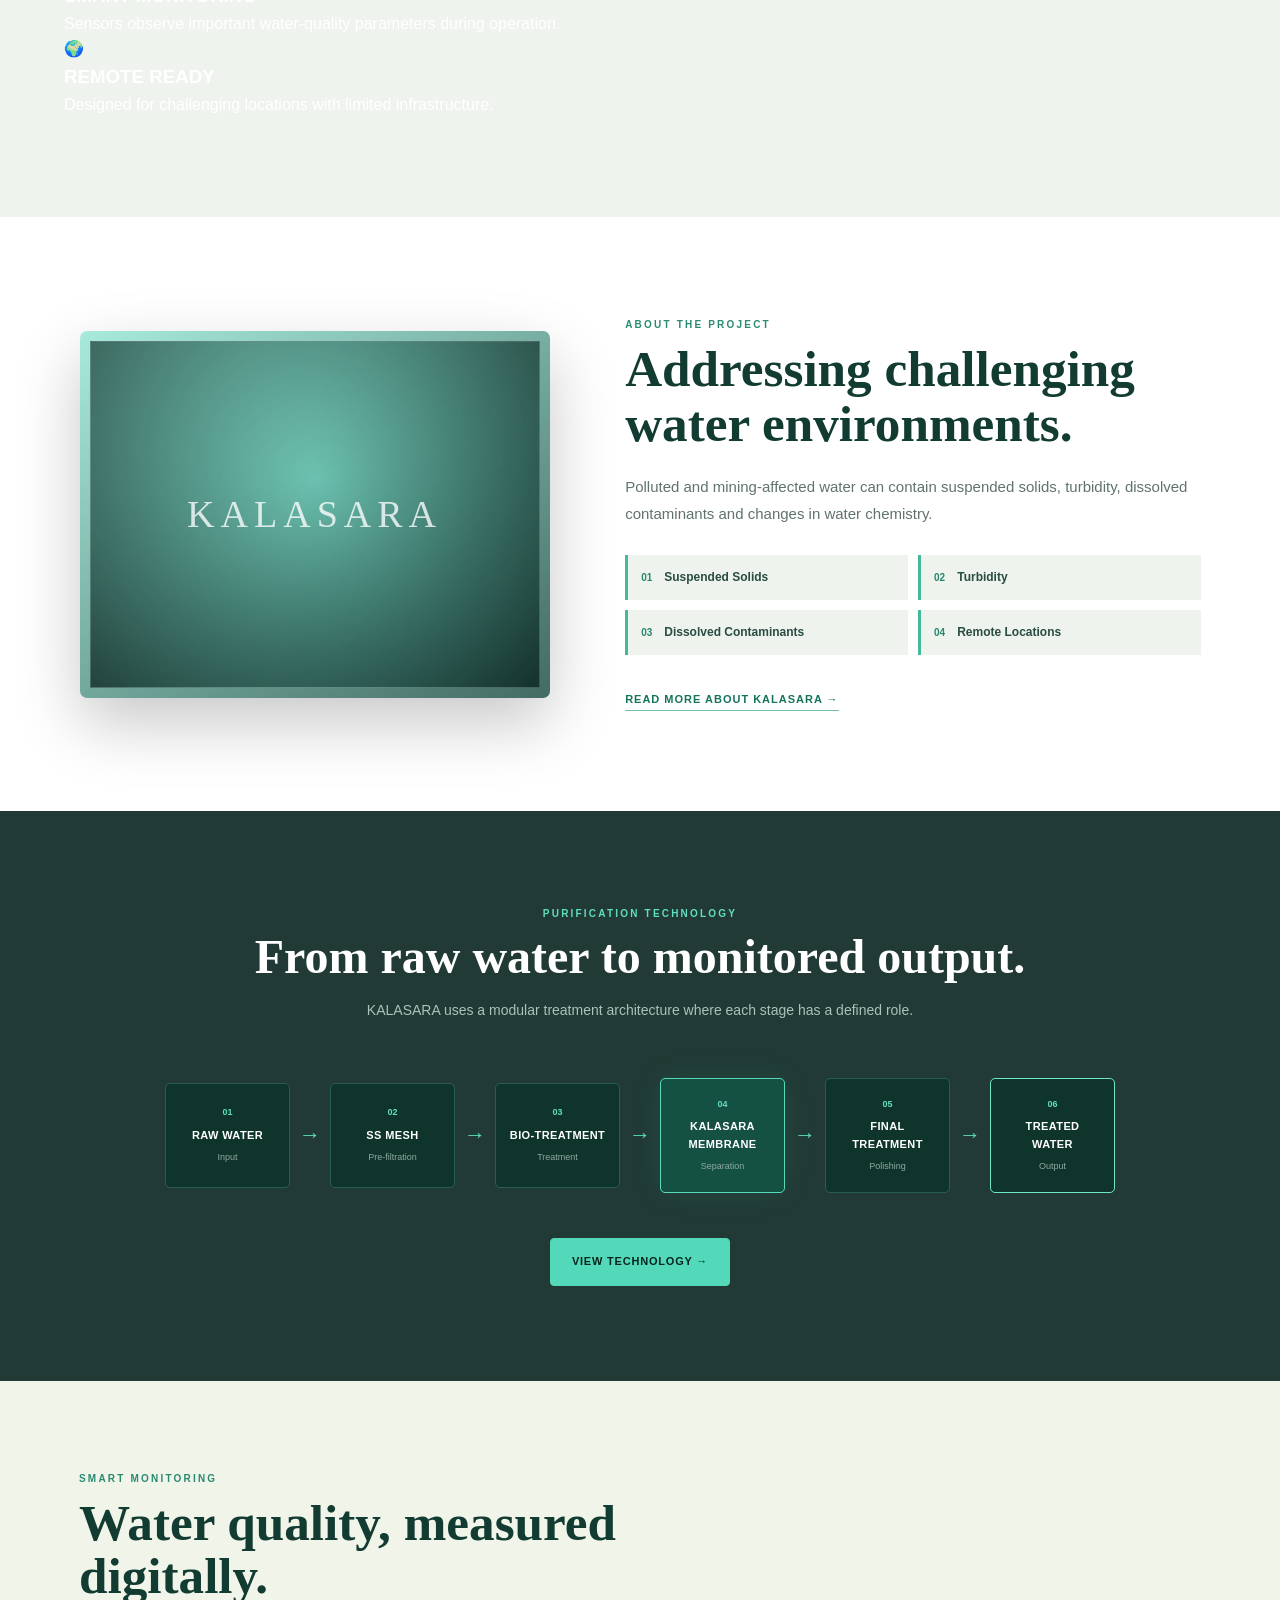
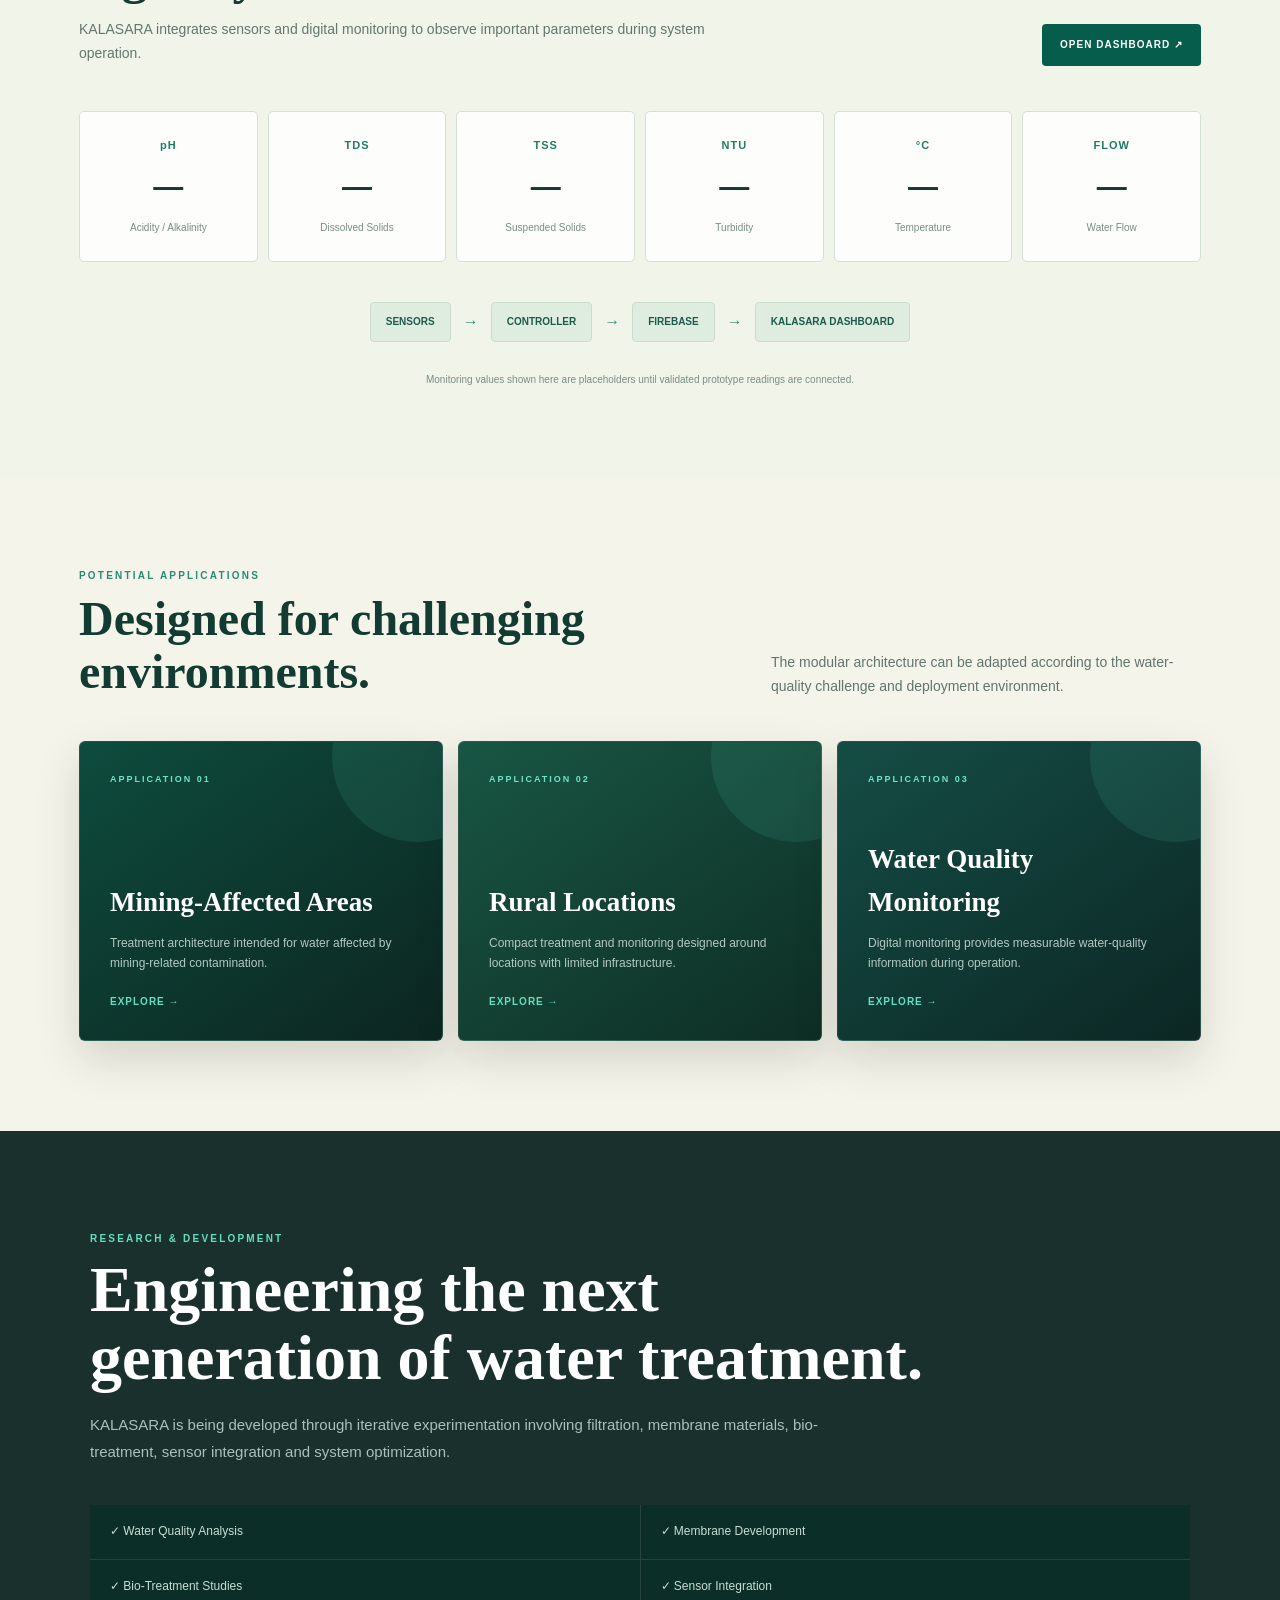
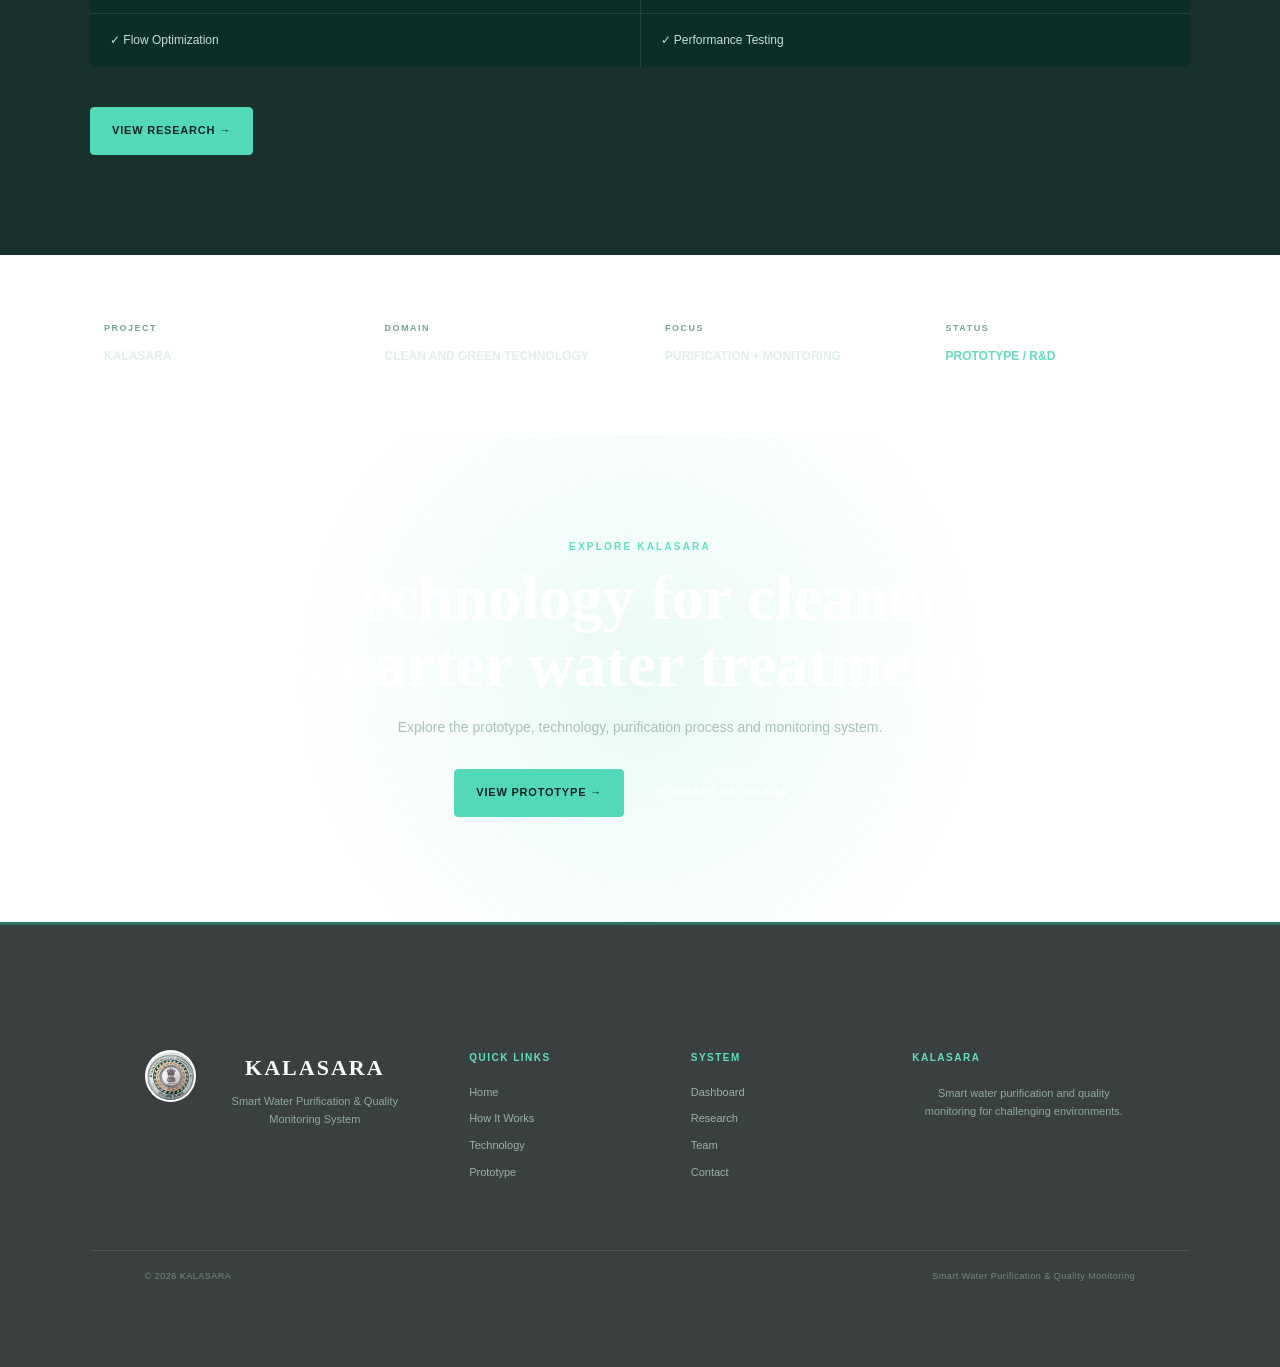
==== commit 2316ce3a: "Add prototype video section to index.html" ====
--- a/index.html
+++ b/index.html
@@ -45,7 +45,32 @@
         class="site-background-overlay"
         aria-hidden="true">
     </div>
-
+     <section class="prototype-showcase">
+
+    <div class="prototype-video-card">
+
+        <div class="prototype-video-header">
+            <span class="video-dot"></span>
+            <span>KALASARA PROTOTYPE</span>
+        </div>
+
+        <video
+            autoplay
+            muted
+            loop
+            playsinline
+            controls
+            preload="metadata">
+
+            <source
+                src="./videos/kalasara-prototype.mp4"
+                type="video/mp4">
+
+        </video>
+
+    </div>
+
+</section>
 
 
     <!-- =====================================================
--- a/css/style.css
+++ b/css/style.css
@@ -6677,3 +6677,43 @@
     }
 
 }
+.prototype-showcase {
+    padding: 70px 5%;
+    display: flex;
+    justify-content: center;
+}
+
+.prototype-video-card {
+    width: min(1100px, 100%);
+    background: #061f1c;
+    border-radius: 24px;
+    overflow: hidden;
+    box-shadow: 0 20px 50px rgba(0,0,0,0.3);
+}
+
+.prototype-video-header {
+    height: 50px;
+    display: flex;
+    align-items: center;
+    gap: 10px;
+    padding: 0 20px;
+    color: white;
+    font-size: 14px;
+    font-weight: 700;
+    letter-spacing: 1px;
+}
+
+.video-dot {
+    width: 10px;
+    height: 10px;
+    border-radius: 50%;
+    background: #35d07f;
+}
+
+.prototype-video-card video {
+    width: 100%;
+    display: block;
+    max-height: 650px;
+    object-fit: contain;
+    background: #000;
+}
